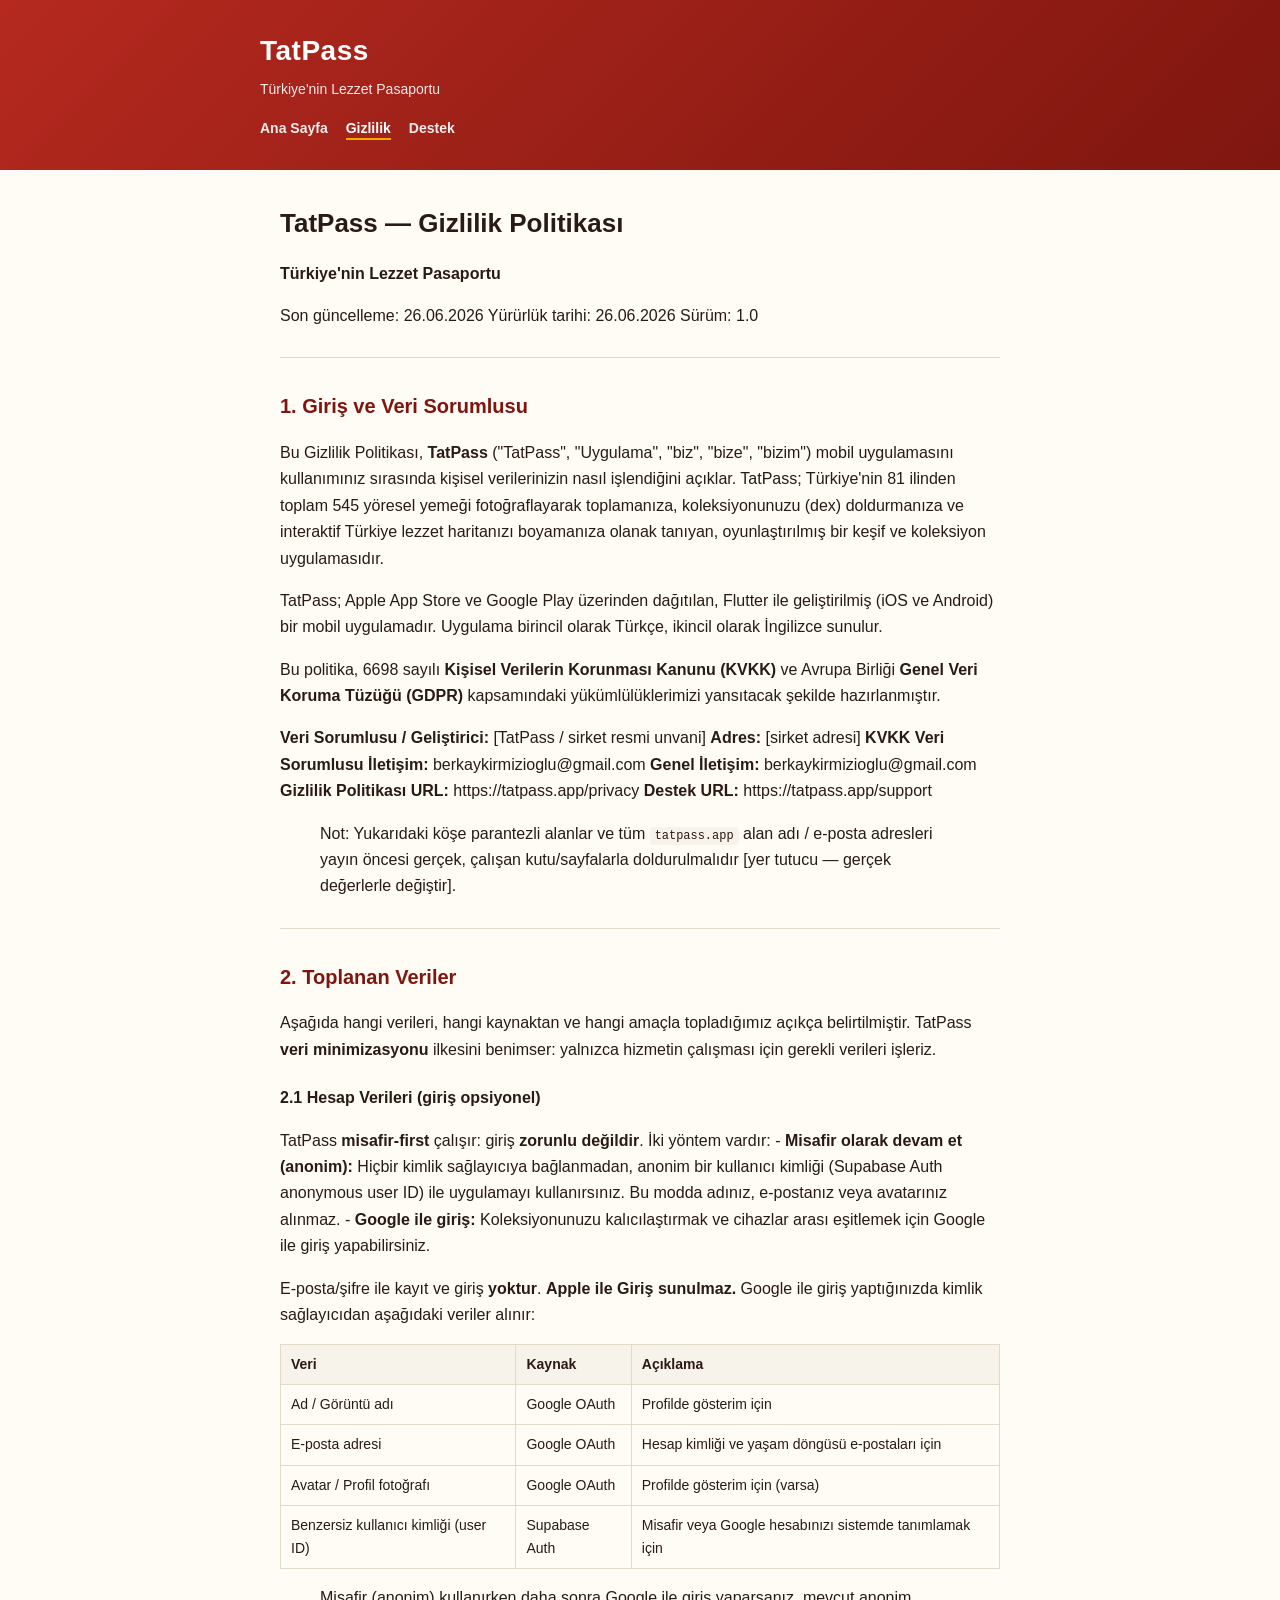
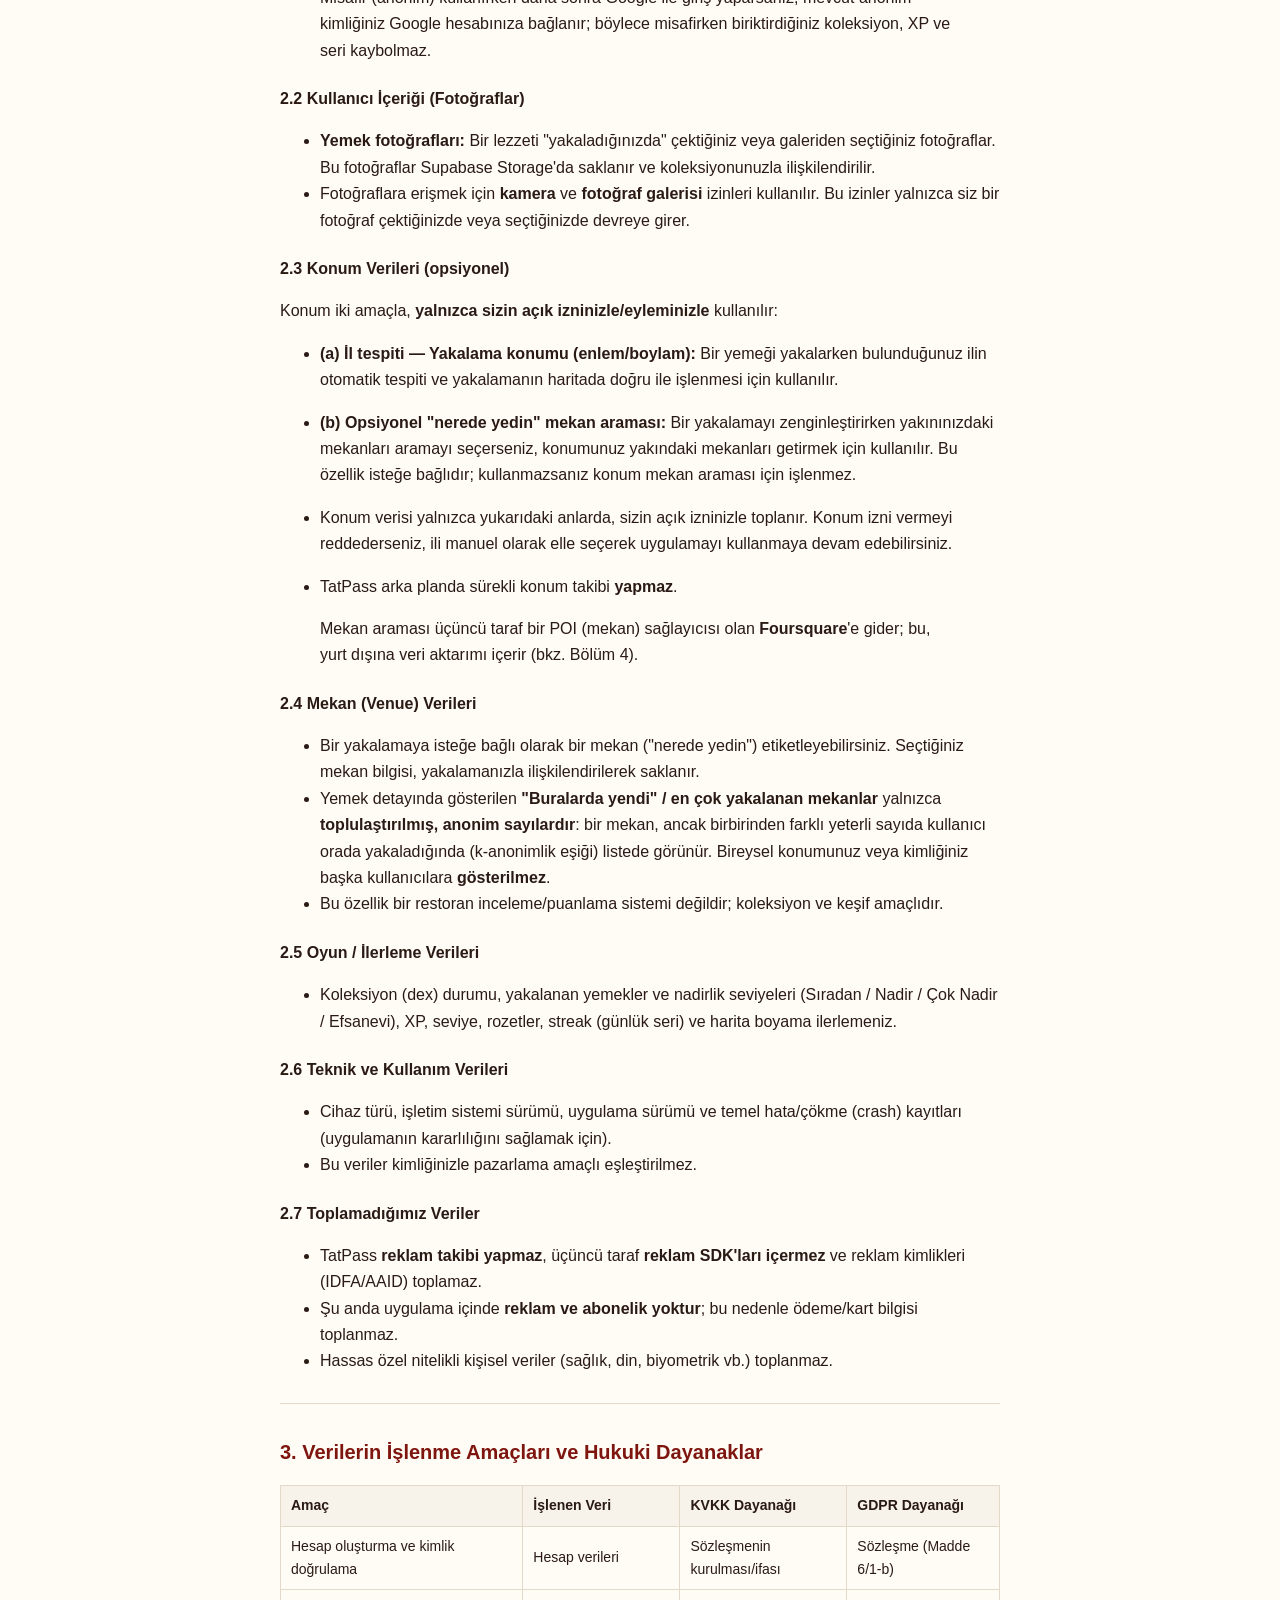
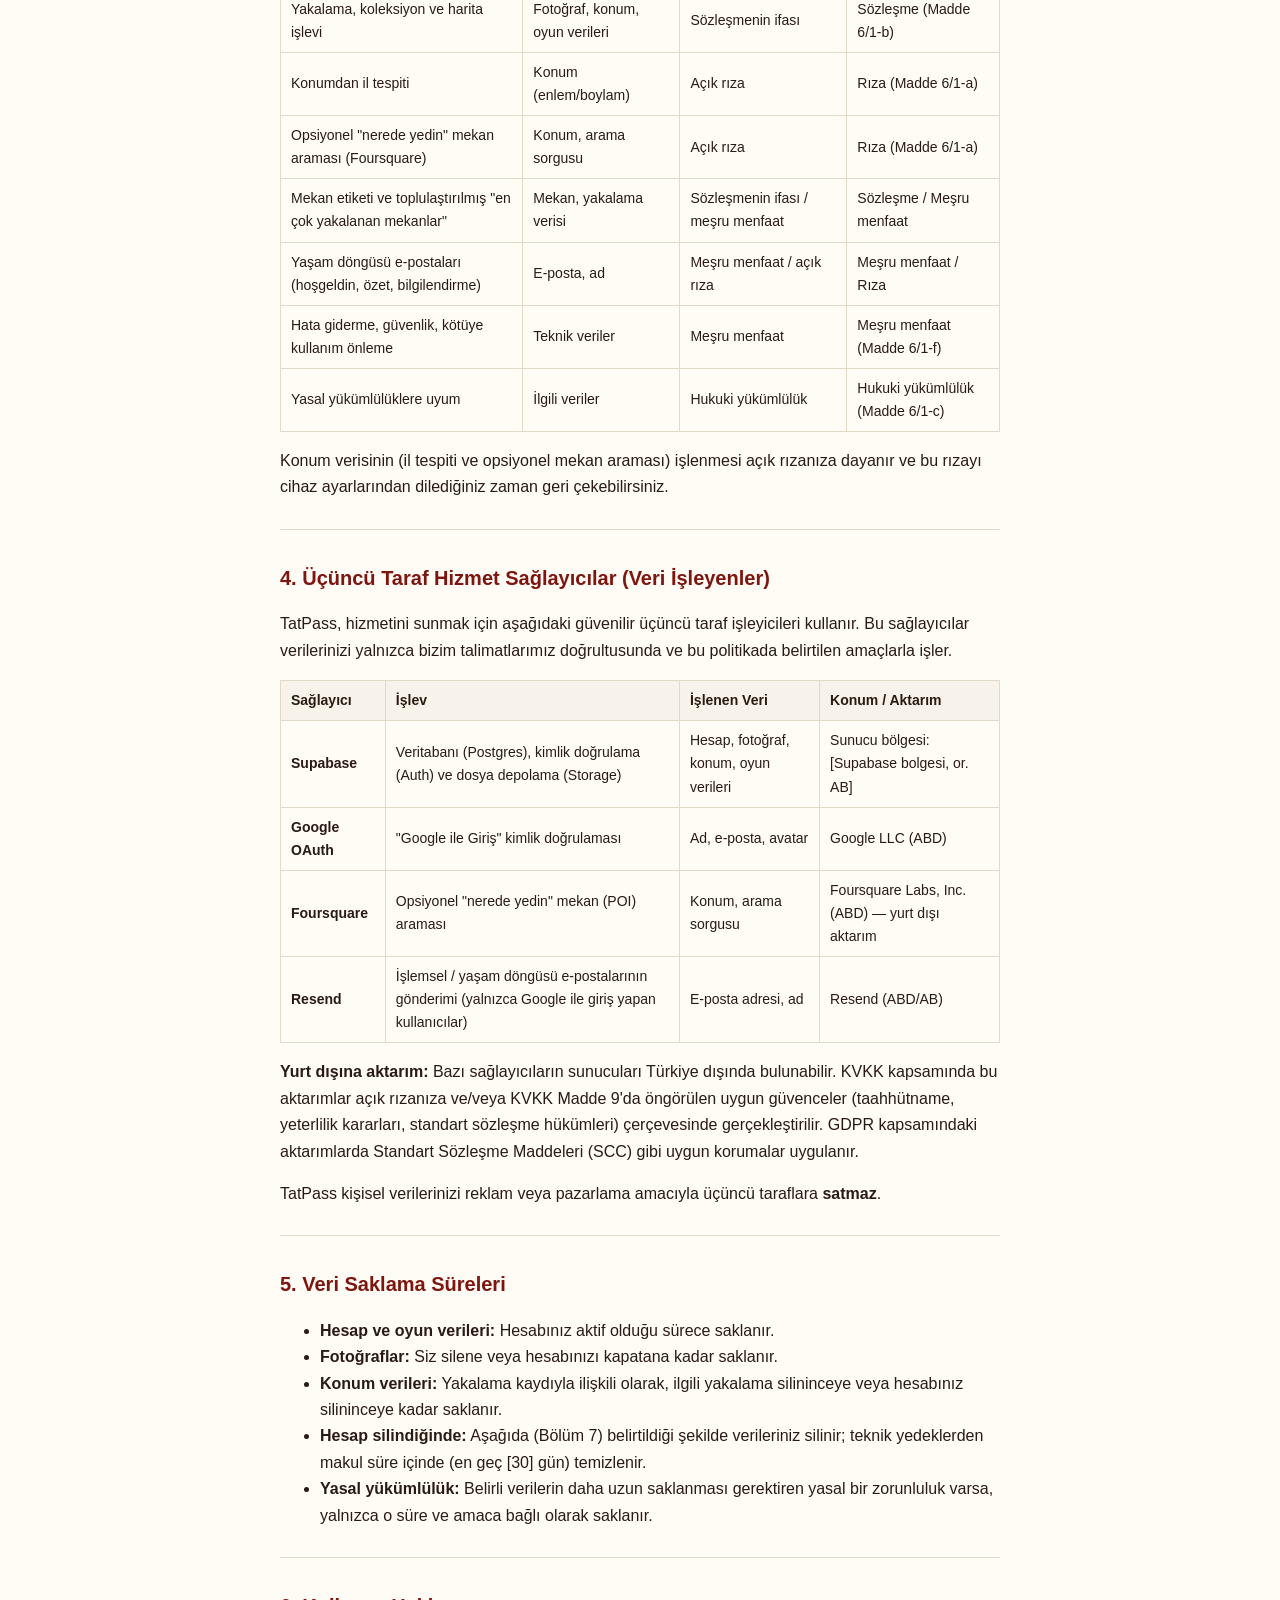
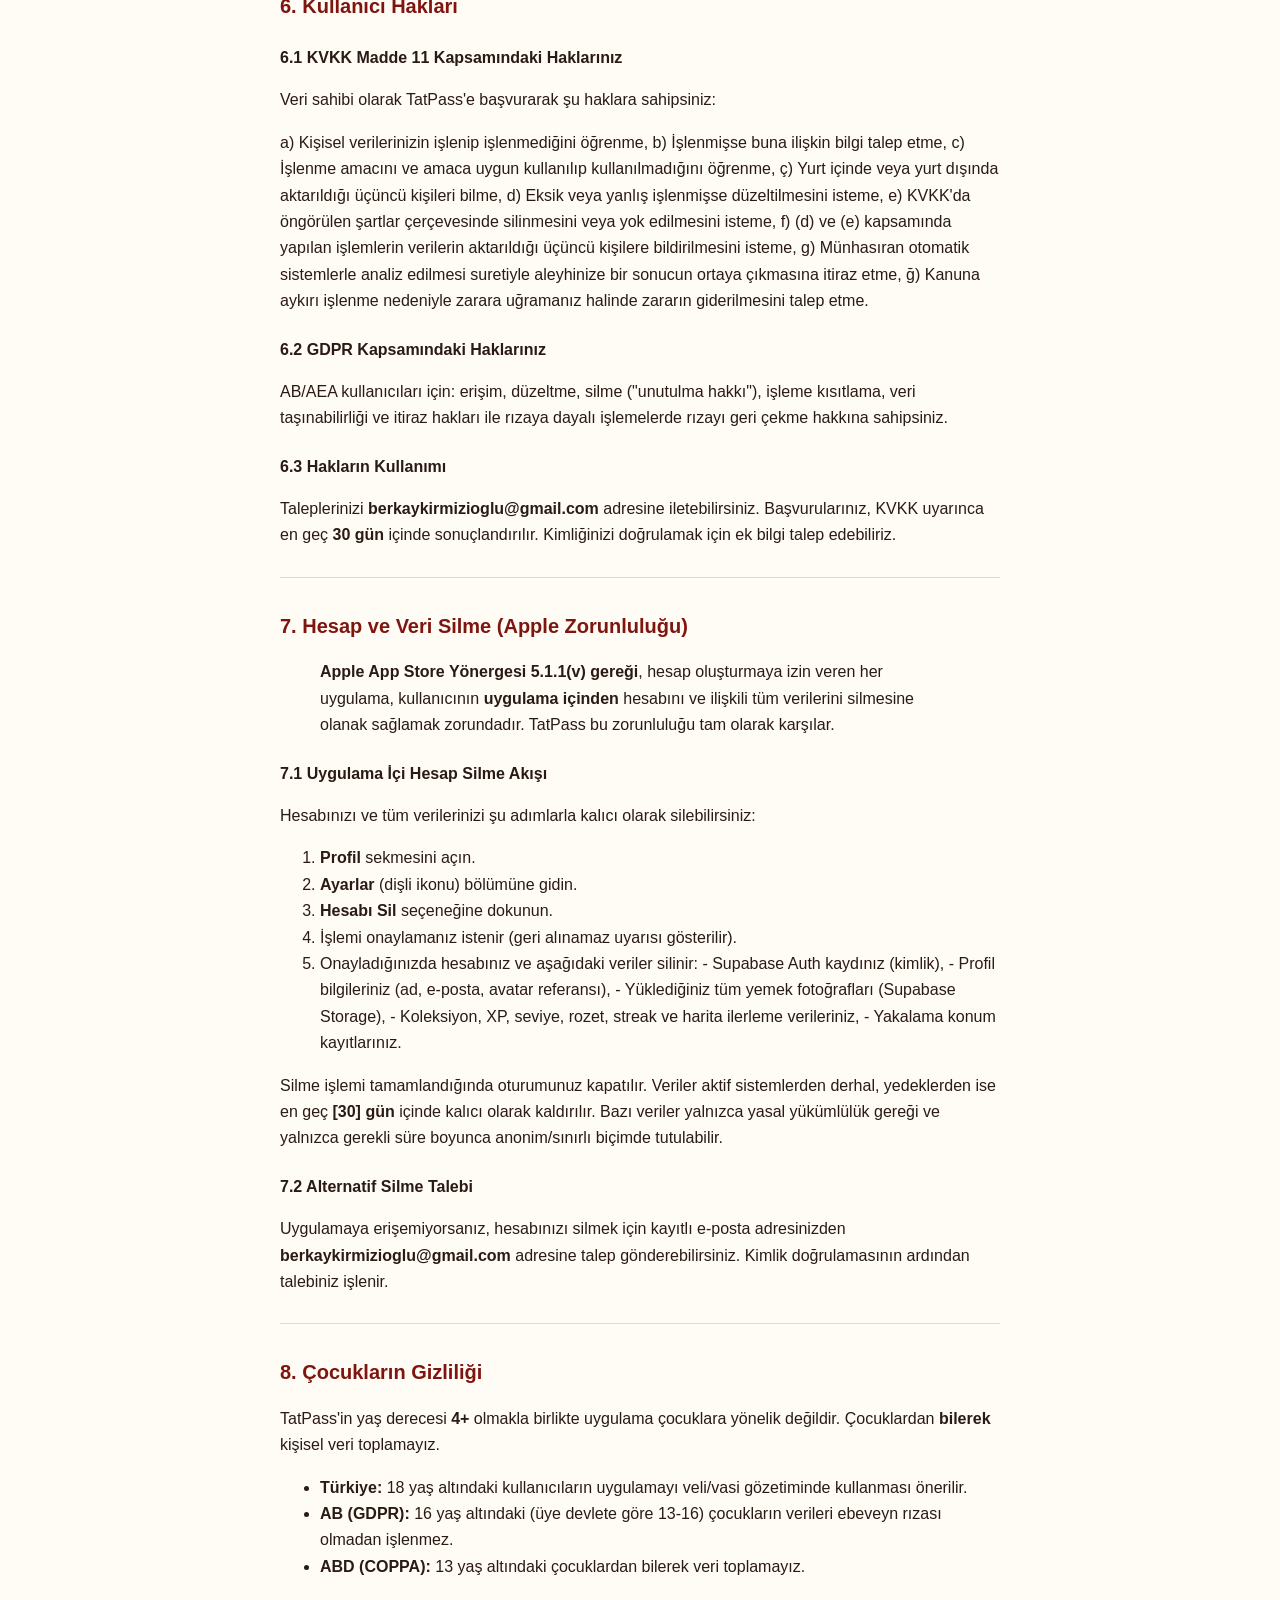
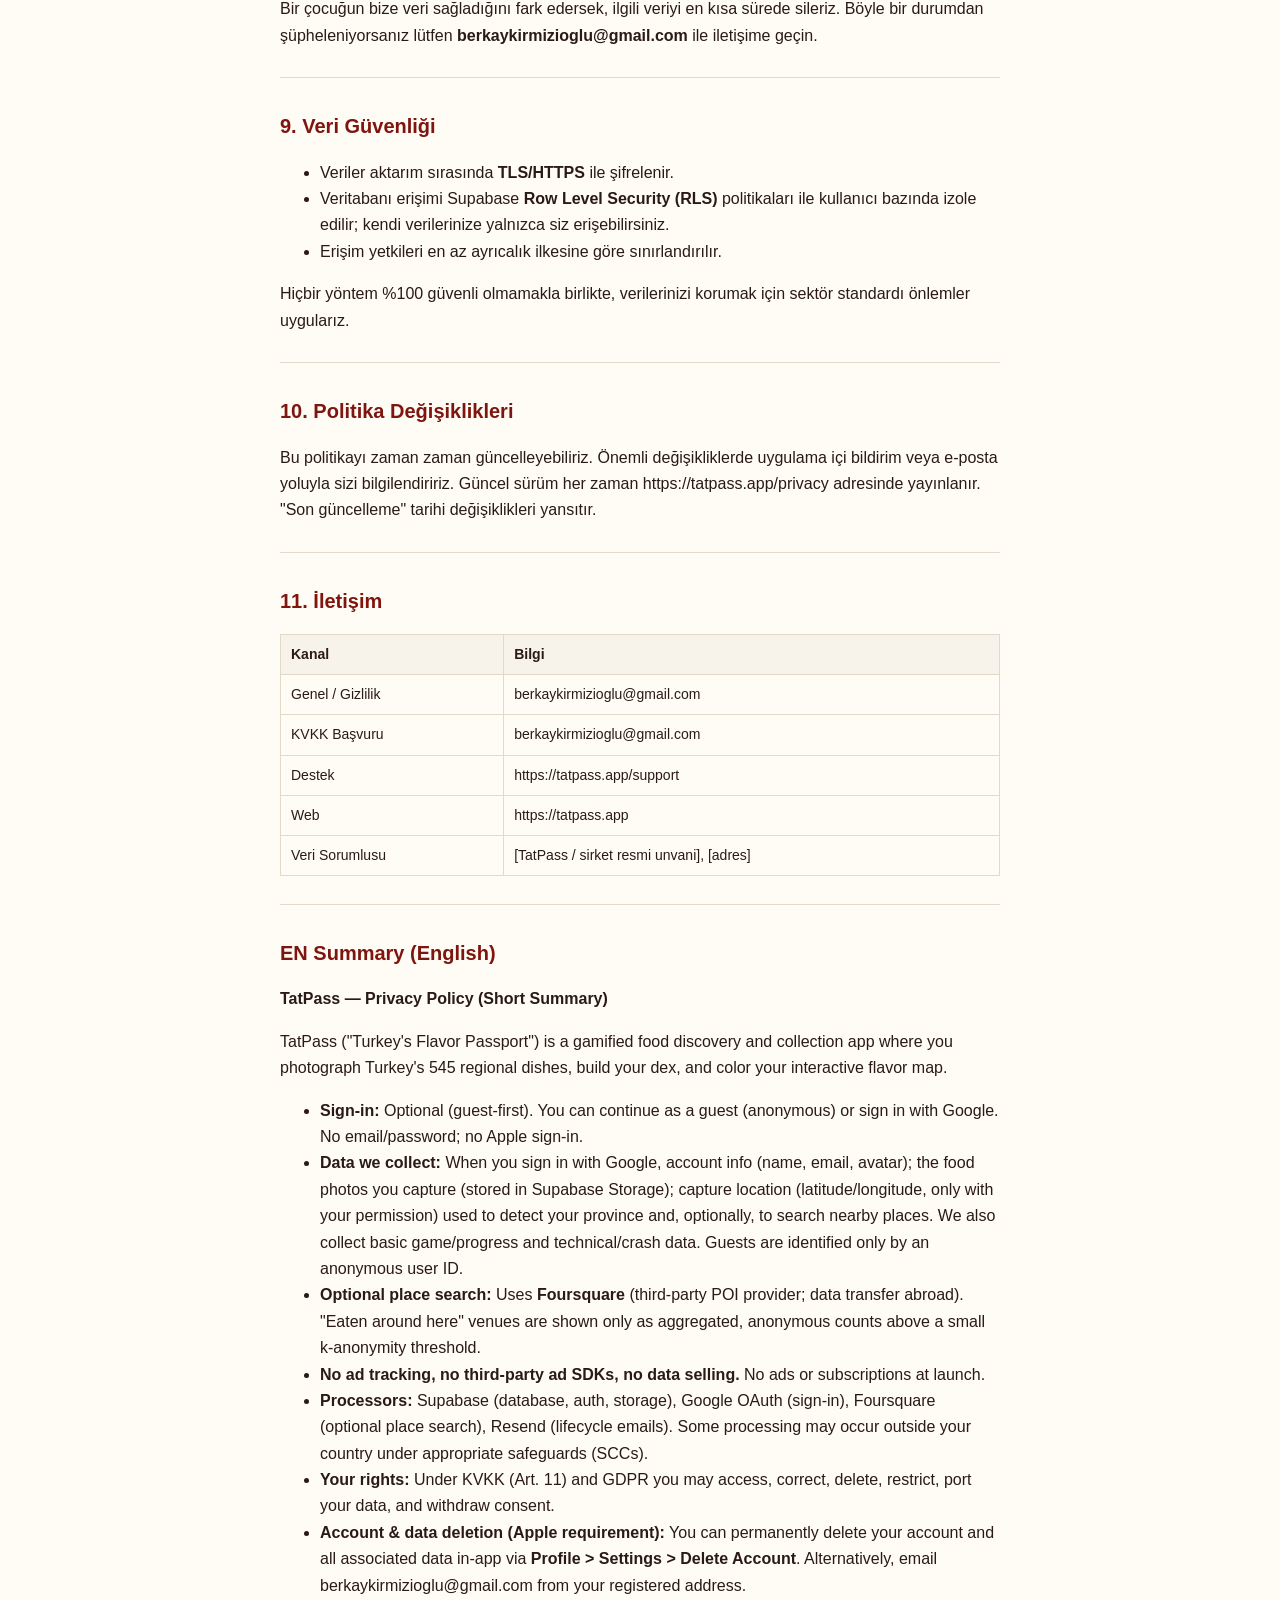
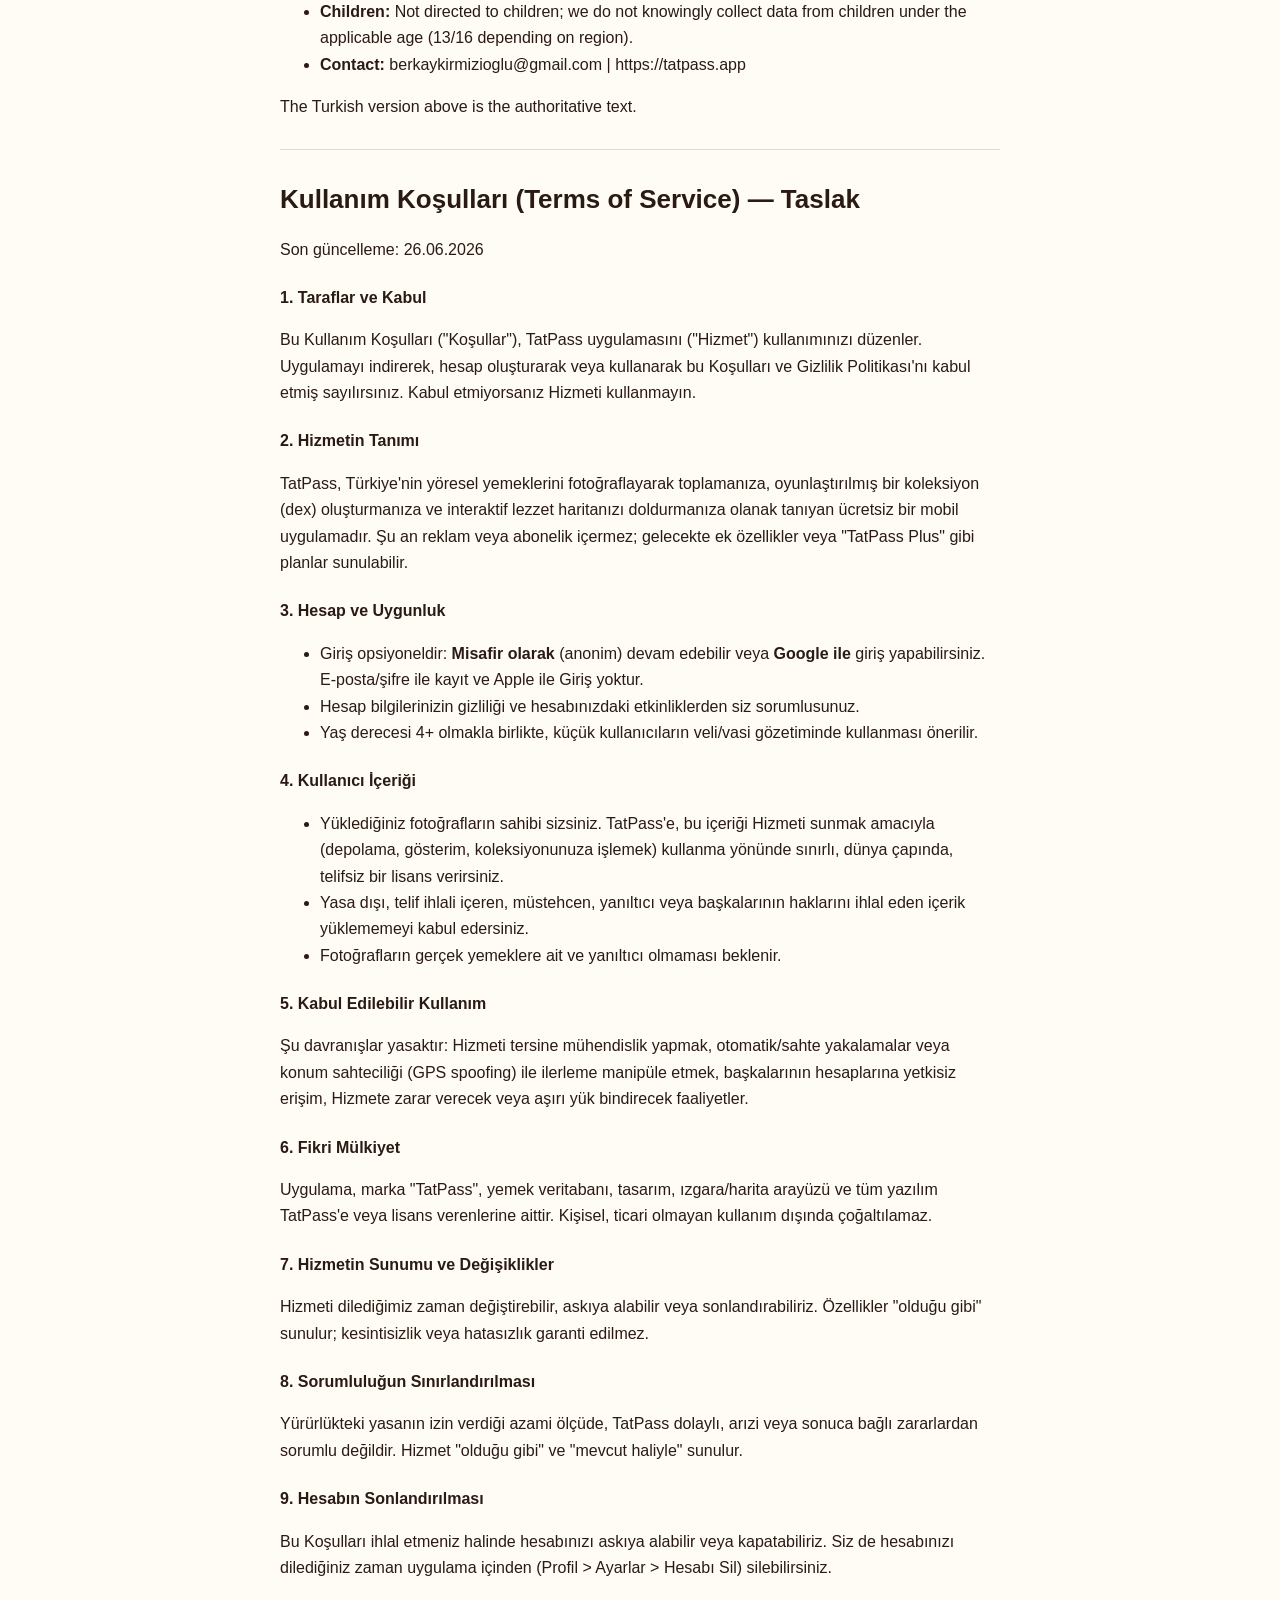
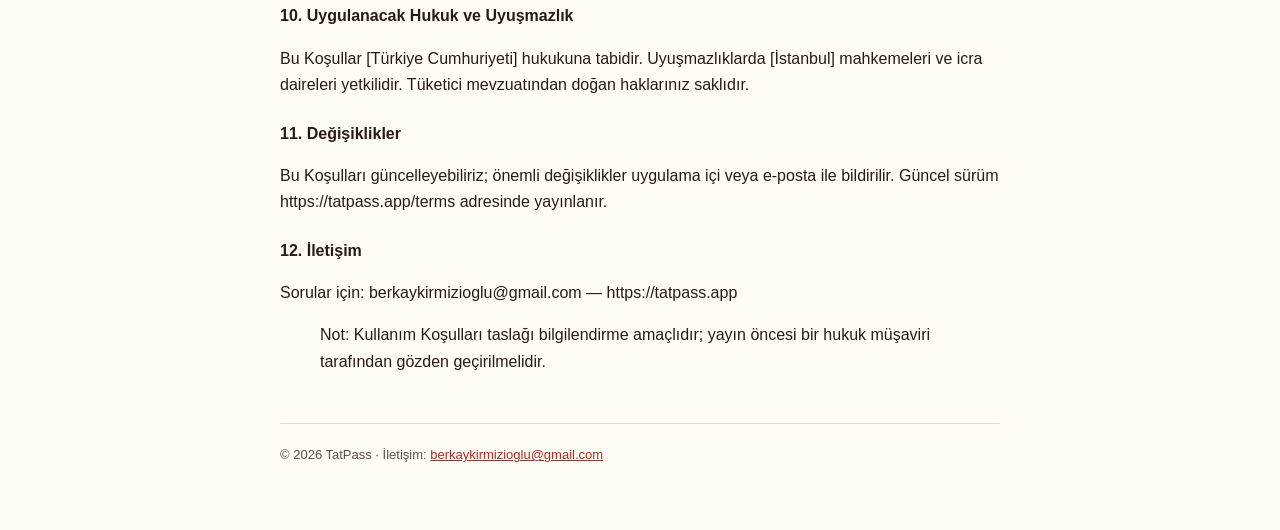
==== privacy.html @ b5169cd4 "TatPass yasal sayfaları (gizlilik, destek, ana sayfa) Co-Authored-By: Claude Opus 4.8 (1M context) <" ====
<!doctype html><html lang="tr"><head><meta charset="utf-8">
<meta name="viewport" content="width=device-width,initial-scale=1">
<title>Gizlilik Politikası — TatPass</title>
<meta name="description" content="TatPass — Türkiye'nin Lezzet Pasaportu. Gizlilik Politikası.">
<style>
:root{--pom:#B5291F;--pomdark:#7E160F;--cream:#FFFBF5;--ink:#2A1A14;--ink2:#5E5048;--saf:#F2A900}
*{box-sizing:border-box}body{margin:0;font-family:-apple-system,BlinkMacSystemFont,'Segoe UI',Roboto,Helvetica,Arial,sans-serif;
background:var(--cream);color:var(--ink);line-height:1.65;-webkit-text-size-adjust:100%}
.wrap{max-width:760px;margin:0 auto;padding:24px 20px 64px}
header.site{background:linear-gradient(135deg,var(--pom),var(--pomdark));color:#fff;padding:28px 20px}
header.site .wrap{padding:0;max-width:760px}
.brand{font-size:28px;font-weight:900;letter-spacing:.5px}
.tag{opacity:.9;font-size:14px;margin-top:4px}
nav{margin-top:14px}nav a{color:#fff;text-decoration:none;font-weight:700;font-size:14px;margin-right:18px;opacity:.92;border-bottom:2px solid transparent;padding-bottom:2px}
nav a:hover{opacity:1;border-color:var(--saf)}
h1{font-size:26px;margin:8px 0 4px}h2{font-size:20px;margin-top:32px;color:var(--pomdark)}h3{font-size:16px;margin-top:22px}
a{color:var(--pom)}table{border-collapse:collapse;width:100%;margin:16px 0;font-size:14px}
th,td{border:1px solid #E3D9C8;padding:8px 10px;text-align:left}th{background:#F7F2EA}
code{background:#F7F2EA;padding:2px 5px;border-radius:4px;font-size:.92em}
hr{border:none;border-top:1px solid #E3D9C8;margin:28px 0}
.muted{color:var(--ink2);font-size:13px}.updated{color:var(--ink2);font-size:13px;margin-top:2px}
footer{margin-top:48px;padding-top:20px;border-top:1px solid #E3D9C8;color:var(--ink2);font-size:13px}
.card{background:#fff;border:1px solid #E3D9C8;border-radius:16px;padding:20px;margin:18px 0}
</style></head><body>
<header class="site"><div class="wrap">
<div class="brand">TatPass</div><div class="tag">Türkiye'nin Lezzet Pasaportu</div>
<nav><a href="index.html">Ana Sayfa</a><a href="privacy.html" style="border-color:var(--saf);opacity:1">Gizlilik</a><a href="support.html">Destek</a></nav>
</div></header>
<div class="wrap"><h1 id="tatpass-gizlilik-politikas">TatPass — Gizlilik Politikası</h1>
<p><strong>Türkiye'nin Lezzet Pasaportu</strong></p>
<p>Son güncelleme: 26.06.2026
Yürürlük tarihi: 26.06.2026
Sürüm: 1.0</p>
<hr />
<h2 id="1-giris-ve-veri-sorumlusu">1. Giriş ve Veri Sorumlusu</h2>
<p>Bu Gizlilik Politikası, <strong>TatPass</strong> ("TatPass", "Uygulama", "biz", "bize", "bizim") mobil uygulamasını kullanımınız sırasında kişisel verilerinizin nasıl işlendiğini açıklar. TatPass; Türkiye'nin 81 ilinden toplam 545 yöresel yemeği fotoğraflayarak toplamanıza, koleksiyonunuzu (dex) doldurmanıza ve interaktif Türkiye lezzet haritanızı boyamanıza olanak tanıyan, oyunlaştırılmış bir keşif ve koleksiyon uygulamasıdır.</p>
<p>TatPass; Apple App Store ve Google Play üzerinden dağıtılan, Flutter ile geliştirilmiş (iOS ve Android) bir mobil uygulamadır. Uygulama birincil olarak Türkçe, ikincil olarak İngilizce sunulur.</p>
<p>Bu politika, 6698 sayılı <strong>Kişisel Verilerin Korunması Kanunu (KVKK)</strong> ve Avrupa Birliği <strong>Genel Veri Koruma Tüzüğü (GDPR)</strong> kapsamındaki yükümlülüklerimizi yansıtacak şekilde hazırlanmıştır.</p>
<p><strong>Veri Sorumlusu / Geliştirici:</strong> [TatPass / sirket resmi unvani]
<strong>Adres:</strong> [sirket adresi]
<strong>KVKK Veri Sorumlusu İletişim:</strong> berkaykirmizioglu@gmail.com
<strong>Genel İletişim:</strong> berkaykirmizioglu@gmail.com
<strong>Gizlilik Politikası URL:</strong> https://tatpass.app/privacy
<strong>Destek URL:</strong> https://tatpass.app/support</p>
<blockquote>
<p>Not: Yukarıdaki köşe parantezli alanlar ve tüm <code>tatpass.app</code> alan adı / e-posta adresleri yayın öncesi gerçek, çalışan kutu/sayfalarla doldurulmalıdır [yer tutucu — gerçek değerlerle değiştir].</p>
</blockquote>
<hr />
<h2 id="2-toplanan-veriler">2. Toplanan Veriler</h2>
<p>Aşağıda hangi verileri, hangi kaynaktan ve hangi amaçla topladığımız açıkça belirtilmiştir. TatPass <strong>veri minimizasyonu</strong> ilkesini benimser: yalnızca hizmetin çalışması için gerekli verileri işleriz.</p>
<h3 id="21-hesap-verileri-giris-opsiyonel">2.1 Hesap Verileri (giriş opsiyonel)</h3>
<p>TatPass <strong>misafir-first</strong> çalışır: giriş <strong>zorunlu değildir</strong>. İki yöntem vardır:
- <strong>Misafir olarak devam et (anonim):</strong> Hiçbir kimlik sağlayıcıya bağlanmadan, anonim bir kullanıcı kimliği (Supabase Auth anonymous user ID) ile uygulamayı kullanırsınız. Bu modda adınız, e-postanız veya avatarınız alınmaz.
- <strong>Google ile giriş:</strong> Koleksiyonunuzu kalıcılaştırmak ve cihazlar arası eşitlemek için Google ile giriş yapabilirsiniz.</p>
<p>E-posta/şifre ile kayıt ve giriş <strong>yoktur</strong>. <strong>Apple ile Giriş sunulmaz.</strong> Google ile giriş yaptığınızda kimlik sağlayıcıdan aşağıdaki veriler alınır:</p>
<table>
<thead>
<tr>
<th>Veri</th>
<th>Kaynak</th>
<th>Açıklama</th>
</tr>
</thead>
<tbody>
<tr>
<td>Ad / Görüntü adı</td>
<td>Google OAuth</td>
<td>Profilde gösterim için</td>
</tr>
<tr>
<td>E-posta adresi</td>
<td>Google OAuth</td>
<td>Hesap kimliği ve yaşam döngüsü e-postaları için</td>
</tr>
<tr>
<td>Avatar / Profil fotoğrafı</td>
<td>Google OAuth</td>
<td>Profilde gösterim için (varsa)</td>
</tr>
<tr>
<td>Benzersiz kullanıcı kimliği (user ID)</td>
<td>Supabase Auth</td>
<td>Misafir veya Google hesabınızı sistemde tanımlamak için</td>
</tr>
</tbody>
</table>
<blockquote>
<p>Misafir (anonim) kullanırken daha sonra Google ile giriş yaparsanız, mevcut anonim kimliğiniz Google hesabınıza bağlanır; böylece misafirken biriktirdiğiniz koleksiyon, XP ve seri kaybolmaz.</p>
</blockquote>
<h3 id="22-kullanc-icerigi-fotograflar">2.2 Kullanıcı İçeriği (Fotoğraflar)</h3>
<ul>
<li><strong>Yemek fotoğrafları:</strong> Bir lezzeti "yakaladığınızda" çektiğiniz veya galeriden seçtiğiniz fotoğraflar. Bu fotoğraflar Supabase Storage'da saklanır ve koleksiyonunuzla ilişkilendirilir.</li>
<li>Fotoğraflara erişmek için <strong>kamera</strong> ve <strong>fotoğraf galerisi</strong> izinleri kullanılır. Bu izinler yalnızca siz bir fotoğraf çektiğinizde veya seçtiğinizde devreye girer.</li>
</ul>
<h3 id="23-konum-verileri-opsiyonel">2.3 Konum Verileri (opsiyonel)</h3>
<p>Konum iki amaçla, <strong>yalnızca sizin açık izninizle/eyleminizle</strong> kullanılır:</p>
<ul>
<li><strong>(a) İl tespiti — Yakalama konumu (enlem/boylam):</strong> Bir yemeği yakalarken bulunduğunuz ilin otomatik tespiti ve yakalamanın haritada doğru ile işlenmesi için kullanılır.</li>
<li>
<p><strong>(b) Opsiyonel "nerede yedin" mekan araması:</strong> Bir yakalamayı zenginleştirirken yakınınızdaki mekanları aramayı seçerseniz, konumunuz yakındaki mekanları getirmek için kullanılır. Bu özellik isteğe bağlıdır; kullanmazsanız konum mekan araması için işlenmez.</p>
</li>
<li>
<p>Konum verisi yalnızca yukarıdaki anlarda, sizin açık izninizle toplanır. Konum izni vermeyi reddederseniz, ili manuel olarak elle seçerek uygulamayı kullanmaya devam edebilirsiniz.</p>
</li>
<li>TatPass arka planda sürekli konum takibi <strong>yapmaz</strong>.</li>
</ul>
<blockquote>
<p>Mekan araması üçüncü taraf bir POI (mekan) sağlayıcısı olan <strong>Foursquare</strong>'e gider; bu, yurt dışına veri aktarımı içerir (bkz. Bölüm 4).</p>
</blockquote>
<h3 id="24-mekan-venue-verileri">2.4 Mekan (Venue) Verileri</h3>
<ul>
<li>Bir yakalamaya isteğe bağlı olarak bir mekan ("nerede yedin") etiketleyebilirsiniz. Seçtiğiniz mekan bilgisi, yakalamanızla ilişkilendirilerek saklanır.</li>
<li>Yemek detayında gösterilen <strong>"Buralarda yendi" / en çok yakalanan mekanlar</strong> yalnızca <strong>toplulaştırılmış, anonim sayılardır</strong>: bir mekan, ancak birbirinden farklı yeterli sayıda kullanıcı orada yakaladığında (k-anonimlik eşiği) listede görünür. Bireysel konumunuz veya kimliğiniz başka kullanıcılara <strong>gösterilmez</strong>.</li>
<li>Bu özellik bir restoran inceleme/puanlama sistemi değildir; koleksiyon ve keşif amaçlıdır.</li>
</ul>
<h3 id="25-oyun-ilerleme-verileri">2.5 Oyun / İlerleme Verileri</h3>
<ul>
<li>Koleksiyon (dex) durumu, yakalanan yemekler ve nadirlik seviyeleri (Sıradan / Nadir / Çok Nadir / Efsanevi), XP, seviye, rozetler, streak (günlük seri) ve harita boyama ilerlemeniz.</li>
</ul>
<h3 id="26-teknik-ve-kullanm-verileri">2.6 Teknik ve Kullanım Verileri</h3>
<ul>
<li>Cihaz türü, işletim sistemi sürümü, uygulama sürümü ve temel hata/çökme (crash) kayıtları (uygulamanın kararlılığını sağlamak için).</li>
<li>Bu veriler kimliğinizle pazarlama amaçlı eşleştirilmez.</li>
</ul>
<h3 id="27-toplamadgmz-veriler">2.7 Toplamadığımız Veriler</h3>
<ul>
<li>TatPass <strong>reklam takibi yapmaz</strong>, üçüncü taraf <strong>reklam SDK'ları içermez</strong> ve reklam kimlikleri (IDFA/AAID) toplamaz.</li>
<li>Şu anda uygulama içinde <strong>reklam ve abonelik yoktur</strong>; bu nedenle ödeme/kart bilgisi toplanmaz.</li>
<li>Hassas özel nitelikli kişisel veriler (sağlık, din, biyometrik vb.) toplanmaz.</li>
</ul>
<hr />
<h2 id="3-verilerin-islenme-amaclar-ve-hukuki-dayanaklar">3. Verilerin İşlenme Amaçları ve Hukuki Dayanaklar</h2>
<table>
<thead>
<tr>
<th>Amaç</th>
<th>İşlenen Veri</th>
<th>KVKK Dayanağı</th>
<th>GDPR Dayanağı</th>
</tr>
</thead>
<tbody>
<tr>
<td>Hesap oluşturma ve kimlik doğrulama</td>
<td>Hesap verileri</td>
<td>Sözleşmenin kurulması/ifası</td>
<td>Sözleşme (Madde 6/1-b)</td>
</tr>
<tr>
<td>Yakalama, koleksiyon ve harita işlevi</td>
<td>Fotoğraf, konum, oyun verileri</td>
<td>Sözleşmenin ifası</td>
<td>Sözleşme (Madde 6/1-b)</td>
</tr>
<tr>
<td>Konumdan il tespiti</td>
<td>Konum (enlem/boylam)</td>
<td>Açık rıza</td>
<td>Rıza (Madde 6/1-a)</td>
</tr>
<tr>
<td>Opsiyonel "nerede yedin" mekan araması (Foursquare)</td>
<td>Konum, arama sorgusu</td>
<td>Açık rıza</td>
<td>Rıza (Madde 6/1-a)</td>
</tr>
<tr>
<td>Mekan etiketi ve toplulaştırılmış "en çok yakalanan mekanlar"</td>
<td>Mekan, yakalama verisi</td>
<td>Sözleşmenin ifası / meşru menfaat</td>
<td>Sözleşme / Meşru menfaat</td>
</tr>
<tr>
<td>Yaşam döngüsü e-postaları (hoşgeldin, özet, bilgilendirme)</td>
<td>E-posta, ad</td>
<td>Meşru menfaat / açık rıza</td>
<td>Meşru menfaat / Rıza</td>
</tr>
<tr>
<td>Hata giderme, güvenlik, kötüye kullanım önleme</td>
<td>Teknik veriler</td>
<td>Meşru menfaat</td>
<td>Meşru menfaat (Madde 6/1-f)</td>
</tr>
<tr>
<td>Yasal yükümlülüklere uyum</td>
<td>İlgili veriler</td>
<td>Hukuki yükümlülük</td>
<td>Hukuki yükümlülük (Madde 6/1-c)</td>
</tr>
</tbody>
</table>
<p>Konum verisinin (il tespiti ve opsiyonel mekan araması) işlenmesi açık rızanıza dayanır ve bu rızayı cihaz ayarlarından dilediğiniz zaman geri çekebilirsiniz.</p>
<hr />
<h2 id="4-ucuncu-taraf-hizmet-saglayclar-veri-isleyenler">4. Üçüncü Taraf Hizmet Sağlayıcılar (Veri İşleyenler)</h2>
<p>TatPass, hizmetini sunmak için aşağıdaki güvenilir üçüncü taraf işleyicileri kullanır. Bu sağlayıcılar verilerinizi yalnızca bizim talimatlarımız doğrultusunda ve bu politikada belirtilen amaçlarla işler.</p>
<table>
<thead>
<tr>
<th>Sağlayıcı</th>
<th>İşlev</th>
<th>İşlenen Veri</th>
<th>Konum / Aktarım</th>
</tr>
</thead>
<tbody>
<tr>
<td><strong>Supabase</strong></td>
<td>Veritabanı (Postgres), kimlik doğrulama (Auth) ve dosya depolama (Storage)</td>
<td>Hesap, fotoğraf, konum, oyun verileri</td>
<td>Sunucu bölgesi: [Supabase bolgesi, or. AB]</td>
</tr>
<tr>
<td><strong>Google OAuth</strong></td>
<td>"Google ile Giriş" kimlik doğrulaması</td>
<td>Ad, e-posta, avatar</td>
<td>Google LLC (ABD)</td>
</tr>
<tr>
<td><strong>Foursquare</strong></td>
<td>Opsiyonel "nerede yedin" mekan (POI) araması</td>
<td>Konum, arama sorgusu</td>
<td>Foursquare Labs, Inc. (ABD) — yurt dışı aktarım</td>
</tr>
<tr>
<td><strong>Resend</strong></td>
<td>İşlemsel / yaşam döngüsü e-postalarının gönderimi (yalnızca Google ile giriş yapan kullanıcılar)</td>
<td>E-posta adresi, ad</td>
<td>Resend (ABD/AB)</td>
</tr>
</tbody>
</table>
<p><strong>Yurt dışına aktarım:</strong> Bazı sağlayıcıların sunucuları Türkiye dışında bulunabilir. KVKK kapsamında bu aktarımlar açık rızanıza ve/veya KVKK Madde 9'da öngörülen uygun güvenceler (taahhütname, yeterlilik kararları, standart sözleşme hükümleri) çerçevesinde gerçekleştirilir. GDPR kapsamındaki aktarımlarda Standart Sözleşme Maddeleri (SCC) gibi uygun korumalar uygulanır.</p>
<p>TatPass kişisel verilerinizi reklam veya pazarlama amacıyla üçüncü taraflara <strong>satmaz</strong>.</p>
<hr />
<h2 id="5-veri-saklama-sureleri">5. Veri Saklama Süreleri</h2>
<ul>
<li><strong>Hesap ve oyun verileri:</strong> Hesabınız aktif olduğu sürece saklanır.</li>
<li><strong>Fotoğraflar:</strong> Siz silene veya hesabınızı kapatana kadar saklanır.</li>
<li><strong>Konum verileri:</strong> Yakalama kaydıyla ilişkili olarak, ilgili yakalama silininceye veya hesabınız silininceye kadar saklanır.</li>
<li><strong>Hesap silindiğinde:</strong> Aşağıda (Bölüm 7) belirtildiği şekilde verileriniz silinir; teknik yedeklerden makul süre içinde (en geç [30] gün) temizlenir.</li>
<li><strong>Yasal yükümlülük:</strong> Belirli verilerin daha uzun saklanması gerektiren yasal bir zorunluluk varsa, yalnızca o süre ve amaca bağlı olarak saklanır.</li>
</ul>
<hr />
<h2 id="6-kullanc-haklar">6. Kullanıcı Hakları</h2>
<h3 id="61-kvkk-madde-11-kapsamndaki-haklarnz">6.1 KVKK Madde 11 Kapsamındaki Haklarınız</h3>
<p>Veri sahibi olarak TatPass'e başvurarak şu haklara sahipsiniz:</p>
<p>a) Kişisel verilerinizin işlenip işlenmediğini öğrenme,
b) İşlenmişse buna ilişkin bilgi talep etme,
c) İşlenme amacını ve amaca uygun kullanılıp kullanılmadığını öğrenme,
ç) Yurt içinde veya yurt dışında aktarıldığı üçüncü kişileri bilme,
d) Eksik veya yanlış işlenmişse düzeltilmesini isteme,
e) KVKK'da öngörülen şartlar çerçevesinde silinmesini veya yok edilmesini isteme,
f) (d) ve (e) kapsamında yapılan işlemlerin verilerin aktarıldığı üçüncü kişilere bildirilmesini isteme,
g) Münhasıran otomatik sistemlerle analiz edilmesi suretiyle aleyhinize bir sonucun ortaya çıkmasına itiraz etme,
ğ) Kanuna aykırı işlenme nedeniyle zarara uğramanız halinde zararın giderilmesini talep etme.</p>
<h3 id="62-gdpr-kapsamndaki-haklarnz">6.2 GDPR Kapsamındaki Haklarınız</h3>
<p>AB/AEA kullanıcıları için: erişim, düzeltme, silme ("unutulma hakkı"), işleme kısıtlama, veri taşınabilirliği ve itiraz hakları ile rızaya dayalı işlemelerde rızayı geri çekme hakkına sahipsiniz.</p>
<h3 id="63-haklarn-kullanm">6.3 Hakların Kullanımı</h3>
<p>Taleplerinizi <strong>berkaykirmizioglu@gmail.com</strong> adresine iletebilirsiniz. Başvurularınız, KVKK uyarınca en geç <strong>30 gün</strong> içinde sonuçlandırılır. Kimliğinizi doğrulamak için ek bilgi talep edebiliriz.</p>
<hr />
<h2 id="7-hesap-ve-veri-silme-apple-zorunlulugu">7. Hesap ve Veri Silme (Apple Zorunluluğu)</h2>
<blockquote>
<p><strong>Apple App Store Yönergesi 5.1.1(v) gereği</strong>, hesap oluşturmaya izin veren her uygulama, kullanıcının <strong>uygulama içinden</strong> hesabını ve ilişkili tüm verilerini silmesine olanak sağlamak zorundadır. TatPass bu zorunluluğu tam olarak karşılar.</p>
</blockquote>
<h3 id="71-uygulama-ici-hesap-silme-aks">7.1 Uygulama İçi Hesap Silme Akışı</h3>
<p>Hesabınızı ve tüm verilerinizi şu adımlarla kalıcı olarak silebilirsiniz:</p>
<ol>
<li><strong>Profil</strong> sekmesini açın.</li>
<li><strong>Ayarlar</strong> (dişli ikonu) bölümüne gidin.</li>
<li><strong>Hesabı Sil</strong> seçeneğine dokunun.</li>
<li>İşlemi onaylamanız istenir (geri alınamaz uyarısı gösterilir).</li>
<li>Onayladığınızda hesabınız ve aşağıdaki veriler silinir:
   - Supabase Auth kaydınız (kimlik),
   - Profil bilgileriniz (ad, e-posta, avatar referansı),
   - Yüklediğiniz tüm yemek fotoğrafları (Supabase Storage),
   - Koleksiyon, XP, seviye, rozet, streak ve harita ilerleme verileriniz,
   - Yakalama konum kayıtlarınız.</li>
</ol>
<p>Silme işlemi tamamlandığında oturumunuz kapatılır. Veriler aktif sistemlerden derhal, yedeklerden ise en geç <strong>[30] gün</strong> içinde kalıcı olarak kaldırılır. Bazı veriler yalnızca yasal yükümlülük gereği ve yalnızca gerekli süre boyunca anonim/sınırlı biçimde tutulabilir.</p>
<h3 id="72-alternatif-silme-talebi">7.2 Alternatif Silme Talebi</h3>
<p>Uygulamaya erişemiyorsanız, hesabınızı silmek için kayıtlı e-posta adresinizden <strong>berkaykirmizioglu@gmail.com</strong> adresine talep gönderebilirsiniz. Kimlik doğrulamasının ardından talebiniz işlenir.</p>
<hr />
<h2 id="8-cocuklarn-gizliligi">8. Çocukların Gizliliği</h2>
<p>TatPass'in yaş derecesi <strong>4+</strong> olmakla birlikte uygulama çocuklara yönelik değildir. Çocuklardan <strong>bilerek</strong> kişisel veri toplamayız.</p>
<ul>
<li><strong>Türkiye:</strong> 18 yaş altındaki kullanıcıların uygulamayı veli/vasi gözetiminde kullanması önerilir.</li>
<li><strong>AB (GDPR):</strong> 16 yaş altındaki (üye devlete göre 13-16) çocukların verileri ebeveyn rızası olmadan işlenmez.</li>
<li><strong>ABD (COPPA):</strong> 13 yaş altındaki çocuklardan bilerek veri toplamayız.</li>
</ul>
<p>Bir çocuğun bize veri sağladığını fark edersek, ilgili veriyi en kısa sürede sileriz. Böyle bir durumdan şüpheleniyorsanız lütfen <strong>berkaykirmizioglu@gmail.com</strong> ile iletişime geçin.</p>
<hr />
<h2 id="9-veri-guvenligi">9. Veri Güvenliği</h2>
<ul>
<li>Veriler aktarım sırasında <strong>TLS/HTTPS</strong> ile şifrelenir.</li>
<li>Veritabanı erişimi Supabase <strong>Row Level Security (RLS)</strong> politikaları ile kullanıcı bazında izole edilir; kendi verilerinize yalnızca siz erişebilirsiniz.</li>
<li>Erişim yetkileri en az ayrıcalık ilkesine göre sınırlandırılır.</li>
</ul>
<p>Hiçbir yöntem %100 güvenli olmamakla birlikte, verilerinizi korumak için sektör standardı önlemler uygularız.</p>
<hr />
<h2 id="10-politika-degisiklikleri">10. Politika Değişiklikleri</h2>
<p>Bu politikayı zaman zaman güncelleyebiliriz. Önemli değişikliklerde uygulama içi bildirim veya e-posta yoluyla sizi bilgilendiririz. Güncel sürüm her zaman https://tatpass.app/privacy adresinde yayınlanır. "Son güncelleme" tarihi değişiklikleri yansıtır.</p>
<hr />
<h2 id="11-iletisim">11. İletişim</h2>
<table>
<thead>
<tr>
<th>Kanal</th>
<th>Bilgi</th>
</tr>
</thead>
<tbody>
<tr>
<td>Genel / Gizlilik</td>
<td>berkaykirmizioglu@gmail.com</td>
</tr>
<tr>
<td>KVKK Başvuru</td>
<td>berkaykirmizioglu@gmail.com</td>
</tr>
<tr>
<td>Destek</td>
<td>https://tatpass.app/support</td>
</tr>
<tr>
<td>Web</td>
<td>https://tatpass.app</td>
</tr>
<tr>
<td>Veri Sorumlusu</td>
<td>[TatPass / sirket resmi unvani], [adres]</td>
</tr>
</tbody>
</table>
<hr />
<h2 id="en-summary-english">EN Summary (English)</h2>
<p><strong>TatPass — Privacy Policy (Short Summary)</strong></p>
<p>TatPass ("Turkey's Flavor Passport") is a gamified food discovery and collection app where you photograph Turkey's 545 regional dishes, build your dex, and color your interactive flavor map.</p>
<ul>
<li><strong>Sign-in:</strong> Optional (guest-first). You can continue as a guest (anonymous) or sign in with Google. No email/password; no Apple sign-in.</li>
<li><strong>Data we collect:</strong> When you sign in with Google, account info (name, email, avatar); the food photos you capture (stored in Supabase Storage); capture location (latitude/longitude, only with your permission) used to detect your province and, optionally, to search nearby places. We also collect basic game/progress and technical/crash data. Guests are identified only by an anonymous user ID.</li>
<li><strong>Optional place search:</strong> Uses <strong>Foursquare</strong> (third-party POI provider; data transfer abroad). "Eaten around here" venues are shown only as aggregated, anonymous counts above a small k-anonymity threshold.</li>
<li><strong>No ad tracking, no third-party ad SDKs, no data selling.</strong> No ads or subscriptions at launch.</li>
<li><strong>Processors:</strong> Supabase (database, auth, storage), Google OAuth (sign-in), Foursquare (optional place search), Resend (lifecycle emails). Some processing may occur outside your country under appropriate safeguards (SCCs).</li>
<li><strong>Your rights:</strong> Under KVKK (Art. 11) and GDPR you may access, correct, delete, restrict, port your data, and withdraw consent.</li>
<li><strong>Account &amp; data deletion (Apple requirement):</strong> You can permanently delete your account and all associated data in-app via <strong>Profile &gt; Settings &gt; Delete Account</strong>. Alternatively, email berkaykirmizioglu@gmail.com from your registered address.</li>
<li><strong>Children:</strong> Not directed to children; we do not knowingly collect data from children under the applicable age (13/16 depending on region).</li>
<li><strong>Contact:</strong> berkaykirmizioglu@gmail.com | https://tatpass.app</li>
</ul>
<p>The Turkish version above is the authoritative text.</p>
<hr />
<h1 id="kullanm-kosullar-terms-of-service-taslak">Kullanım Koşulları (Terms of Service) — Taslak</h1>
<p>Son güncelleme: 26.06.2026</p>
<h3 id="1-taraflar-ve-kabul">1. Taraflar ve Kabul</h3>
<p>Bu Kullanım Koşulları ("Koşullar"), TatPass uygulamasını ("Hizmet") kullanımınızı düzenler. Uygulamayı indirerek, hesap oluşturarak veya kullanarak bu Koşulları ve Gizlilik Politikası'nı kabul etmiş sayılırsınız. Kabul etmiyorsanız Hizmeti kullanmayın.</p>
<h3 id="2-hizmetin-tanm">2. Hizmetin Tanımı</h3>
<p>TatPass, Türkiye'nin yöresel yemeklerini fotoğraflayarak toplamanıza, oyunlaştırılmış bir koleksiyon (dex) oluşturmanıza ve interaktif lezzet haritanızı doldurmanıza olanak tanıyan ücretsiz bir mobil uygulamadır. Şu an reklam veya abonelik içermez; gelecekte ek özellikler veya "TatPass Plus" gibi planlar sunulabilir.</p>
<h3 id="3-hesap-ve-uygunluk">3. Hesap ve Uygunluk</h3>
<ul>
<li>Giriş opsiyoneldir: <strong>Misafir olarak</strong> (anonim) devam edebilir veya <strong>Google ile</strong> giriş yapabilirsiniz. E-posta/şifre ile kayıt ve Apple ile Giriş yoktur.</li>
<li>Hesap bilgilerinizin gizliliği ve hesabınızdaki etkinliklerden siz sorumlusunuz.</li>
<li>Yaş derecesi 4+ olmakla birlikte, küçük kullanıcıların veli/vasi gözetiminde kullanması önerilir.</li>
</ul>
<h3 id="4-kullanc-icerigi">4. Kullanıcı İçeriği</h3>
<ul>
<li>Yüklediğiniz fotoğrafların sahibi sizsiniz. TatPass'e, bu içeriği Hizmeti sunmak amacıyla (depolama, gösterim, koleksiyonunuza işlemek) kullanma yönünde sınırlı, dünya çapında, telifsiz bir lisans verirsiniz.</li>
<li>Yasa dışı, telif ihlali içeren, müstehcen, yanıltıcı veya başkalarının haklarını ihlal eden içerik yüklememeyi kabul edersiniz.</li>
<li>Fotoğrafların gerçek yemeklere ait ve yanıltıcı olmaması beklenir.</li>
</ul>
<h3 id="5-kabul-edilebilir-kullanm">5. Kabul Edilebilir Kullanım</h3>
<p>Şu davranışlar yasaktır: Hizmeti tersine mühendislik yapmak, otomatik/sahte yakalamalar veya konum sahteciliği (GPS spoofing) ile ilerleme manipüle etmek, başkalarının hesaplarına yetkisiz erişim, Hizmete zarar verecek veya aşırı yük bindirecek faaliyetler.</p>
<h3 id="6-fikri-mulkiyet">6. Fikri Mülkiyet</h3>
<p>Uygulama, marka "TatPass", yemek veritabanı, tasarım, ızgara/harita arayüzü ve tüm yazılım TatPass'e veya lisans verenlerine aittir. Kişisel, ticari olmayan kullanım dışında çoğaltılamaz.</p>
<h3 id="7-hizmetin-sunumu-ve-degisiklikler">7. Hizmetin Sunumu ve Değişiklikler</h3>
<p>Hizmeti dilediğimiz zaman değiştirebilir, askıya alabilir veya sonlandırabiliriz. Özellikler "olduğu gibi" sunulur; kesintisizlik veya hatasızlık garanti edilmez.</p>
<h3 id="8-sorumlulugun-snrlandrlmas">8. Sorumluluğun Sınırlandırılması</h3>
<p>Yürürlükteki yasanın izin verdiği azami ölçüde, TatPass dolaylı, arızi veya sonuca bağlı zararlardan sorumlu değildir. Hizmet "olduğu gibi" ve "mevcut haliyle" sunulur.</p>
<h3 id="9-hesabn-sonlandrlmas">9. Hesabın Sonlandırılması</h3>
<p>Bu Koşulları ihlal etmeniz halinde hesabınızı askıya alabilir veya kapatabiliriz. Siz de hesabınızı dilediğiniz zaman uygulama içinden (Profil &gt; Ayarlar &gt; Hesabı Sil) silebilirsiniz.</p>
<h3 id="10-uygulanacak-hukuk-ve-uyusmazlk">10. Uygulanacak Hukuk ve Uyuşmazlık</h3>
<p>Bu Koşullar [Türkiye Cumhuriyeti] hukukuna tabidir. Uyuşmazlıklarda [İstanbul] mahkemeleri ve icra daireleri yetkilidir. Tüketici mevzuatından doğan haklarınız saklıdır.</p>
<h3 id="11-degisiklikler">11. Değişiklikler</h3>
<p>Bu Koşulları güncelleyebiliriz; önemli değişiklikler uygulama içi veya e-posta ile bildirilir. Güncel sürüm https://tatpass.app/terms adresinde yayınlanır.</p>
<h3 id="12-iletisim">12. İletişim</h3>
<p>Sorular için: berkaykirmizioglu@gmail.com — https://tatpass.app</p>
<blockquote>
<p>Not: Kullanım Koşulları taslağı bilgilendirme amaçlıdır; yayın öncesi bir hukuk müşaviri tarafından gözden geçirilmelidir.</p>
</blockquote>
<footer>© 2026 TatPass · İletişim: <a href="mailto:berkaykirmizioglu@gmail.com">berkaykirmizioglu@gmail.com</a></footer>
</div></body></html>
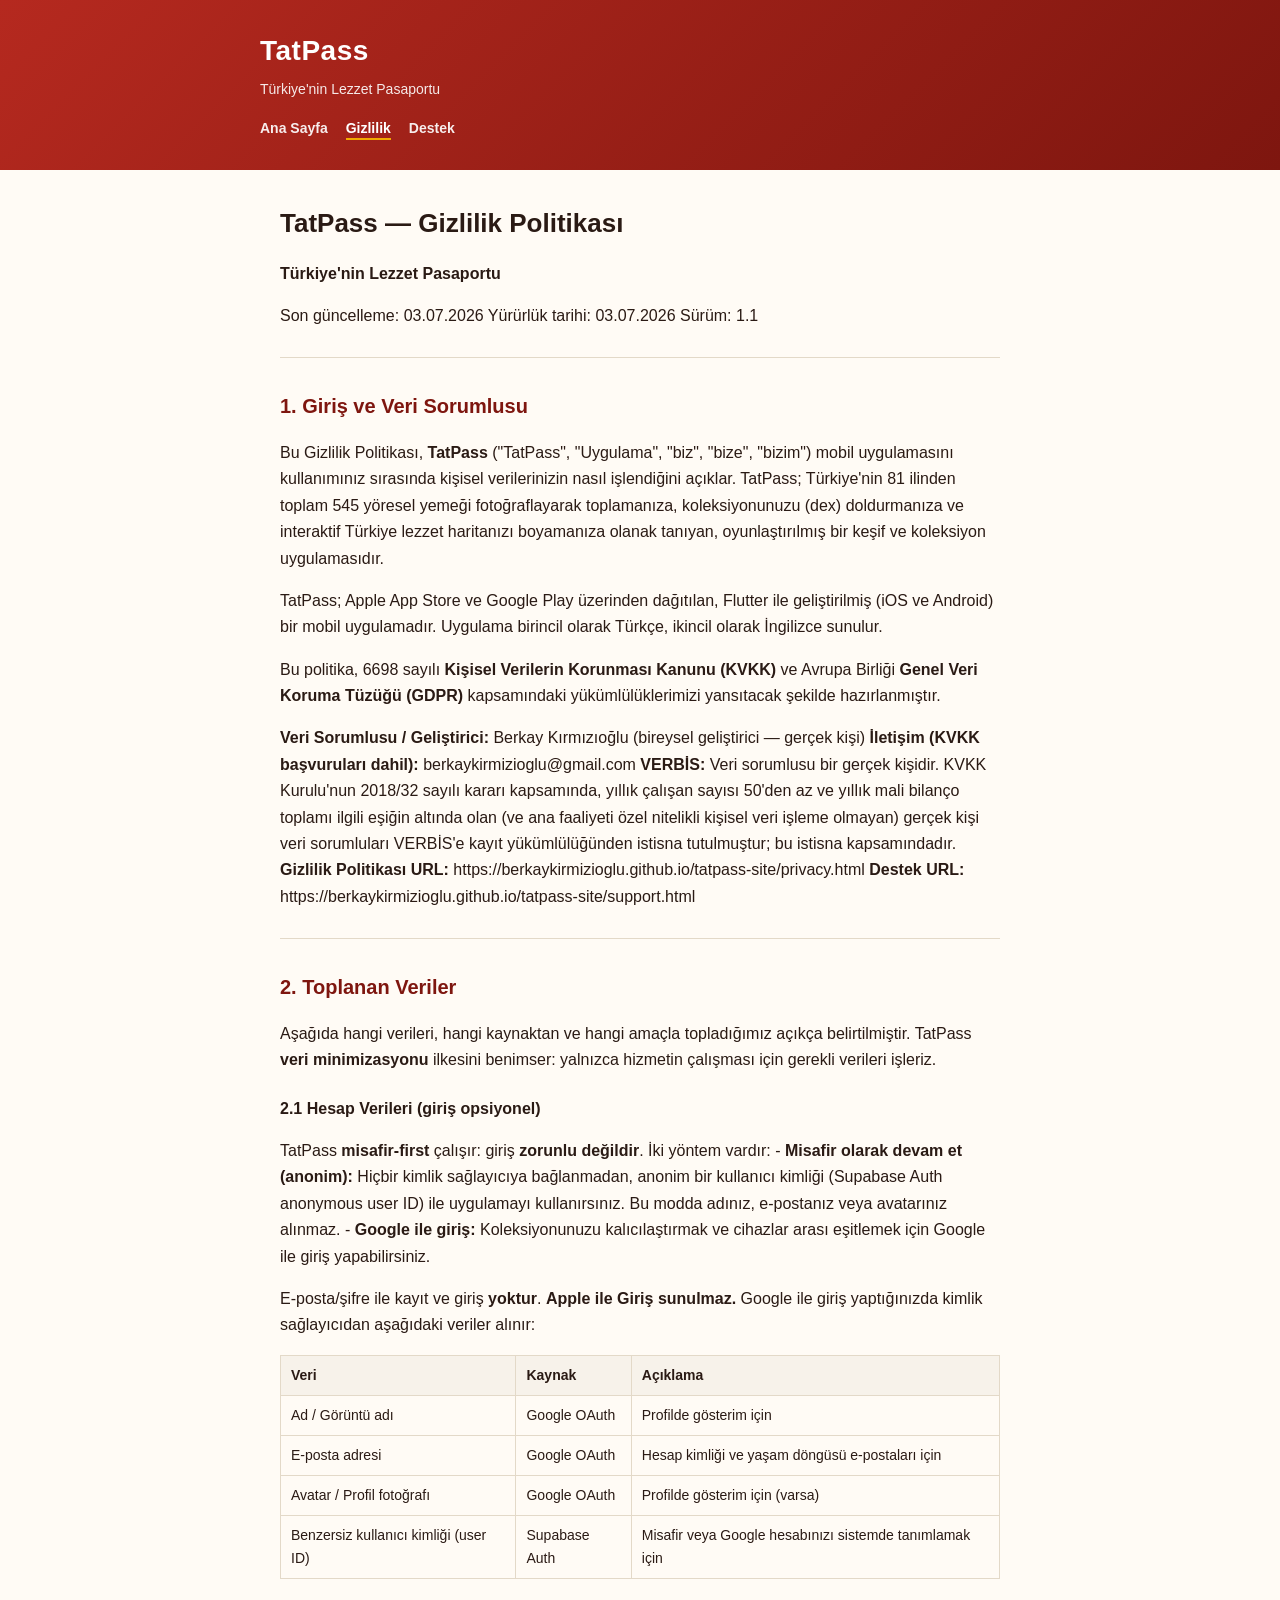
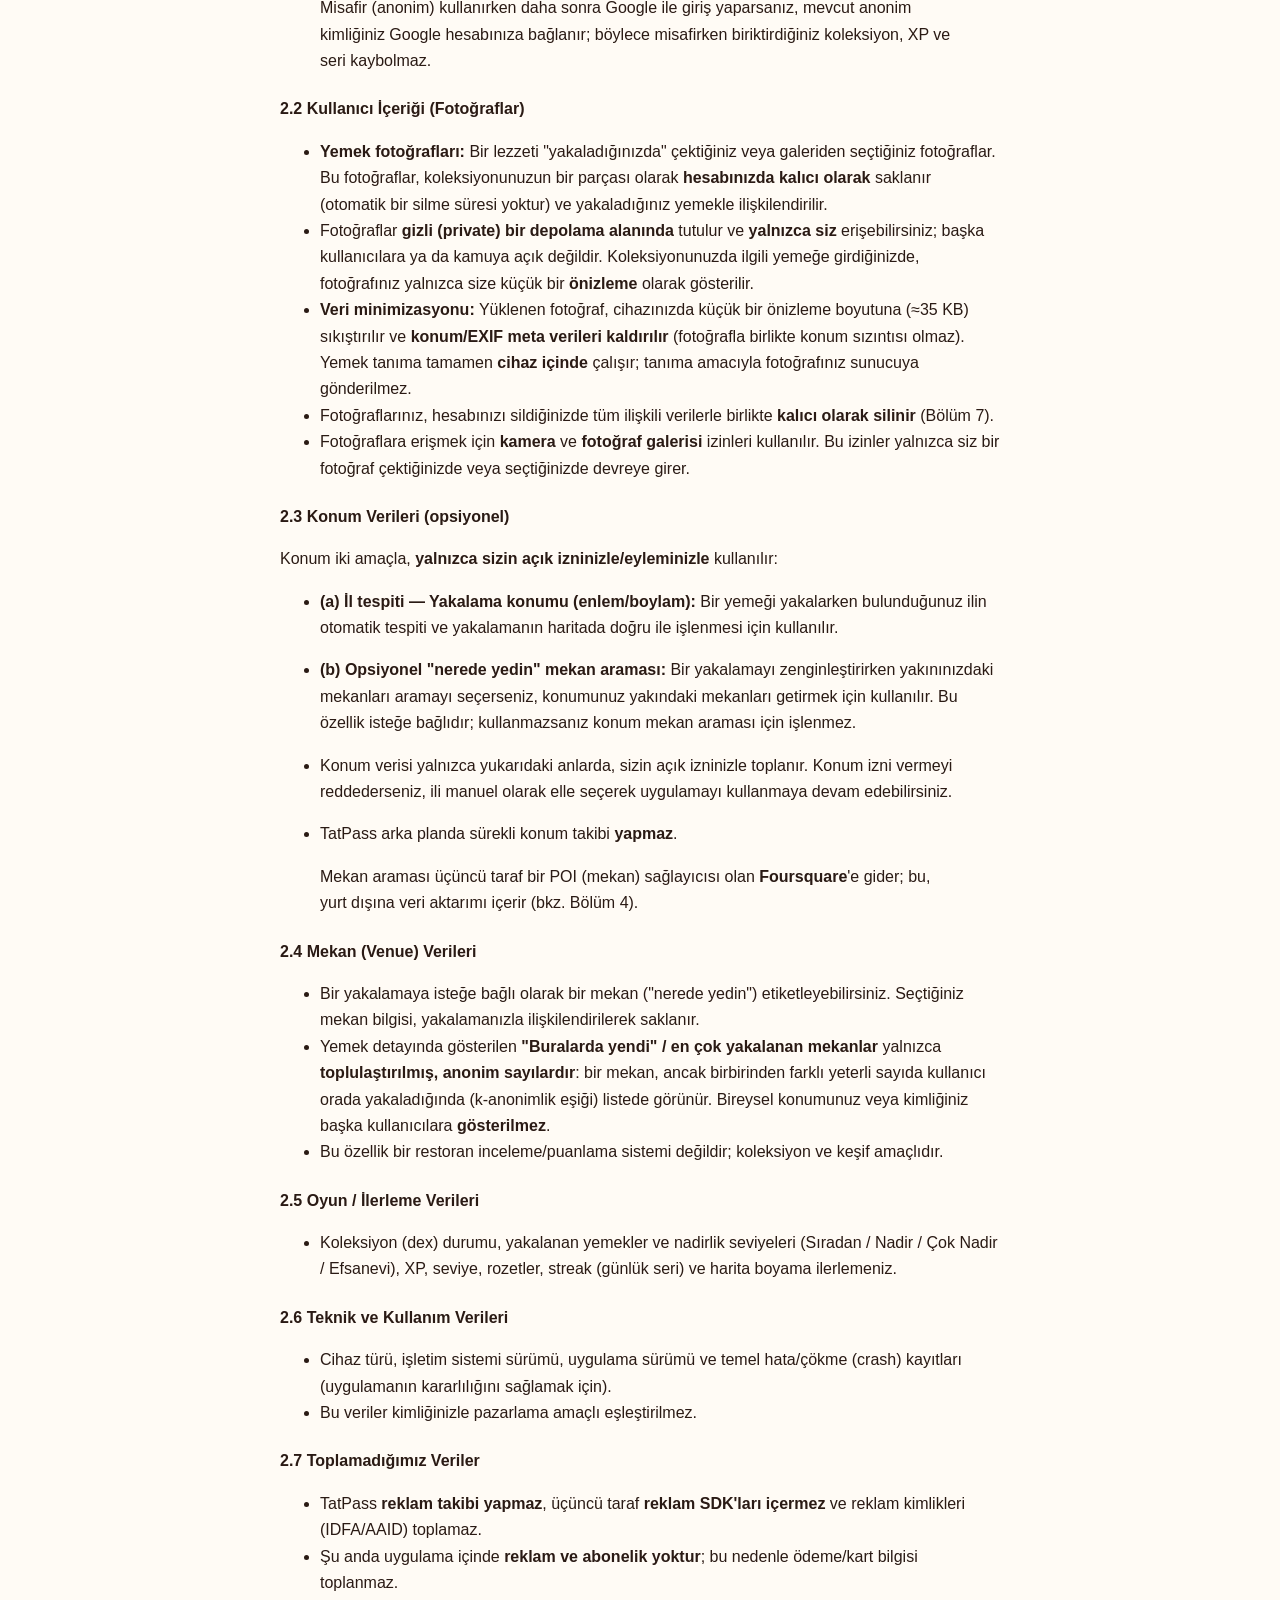
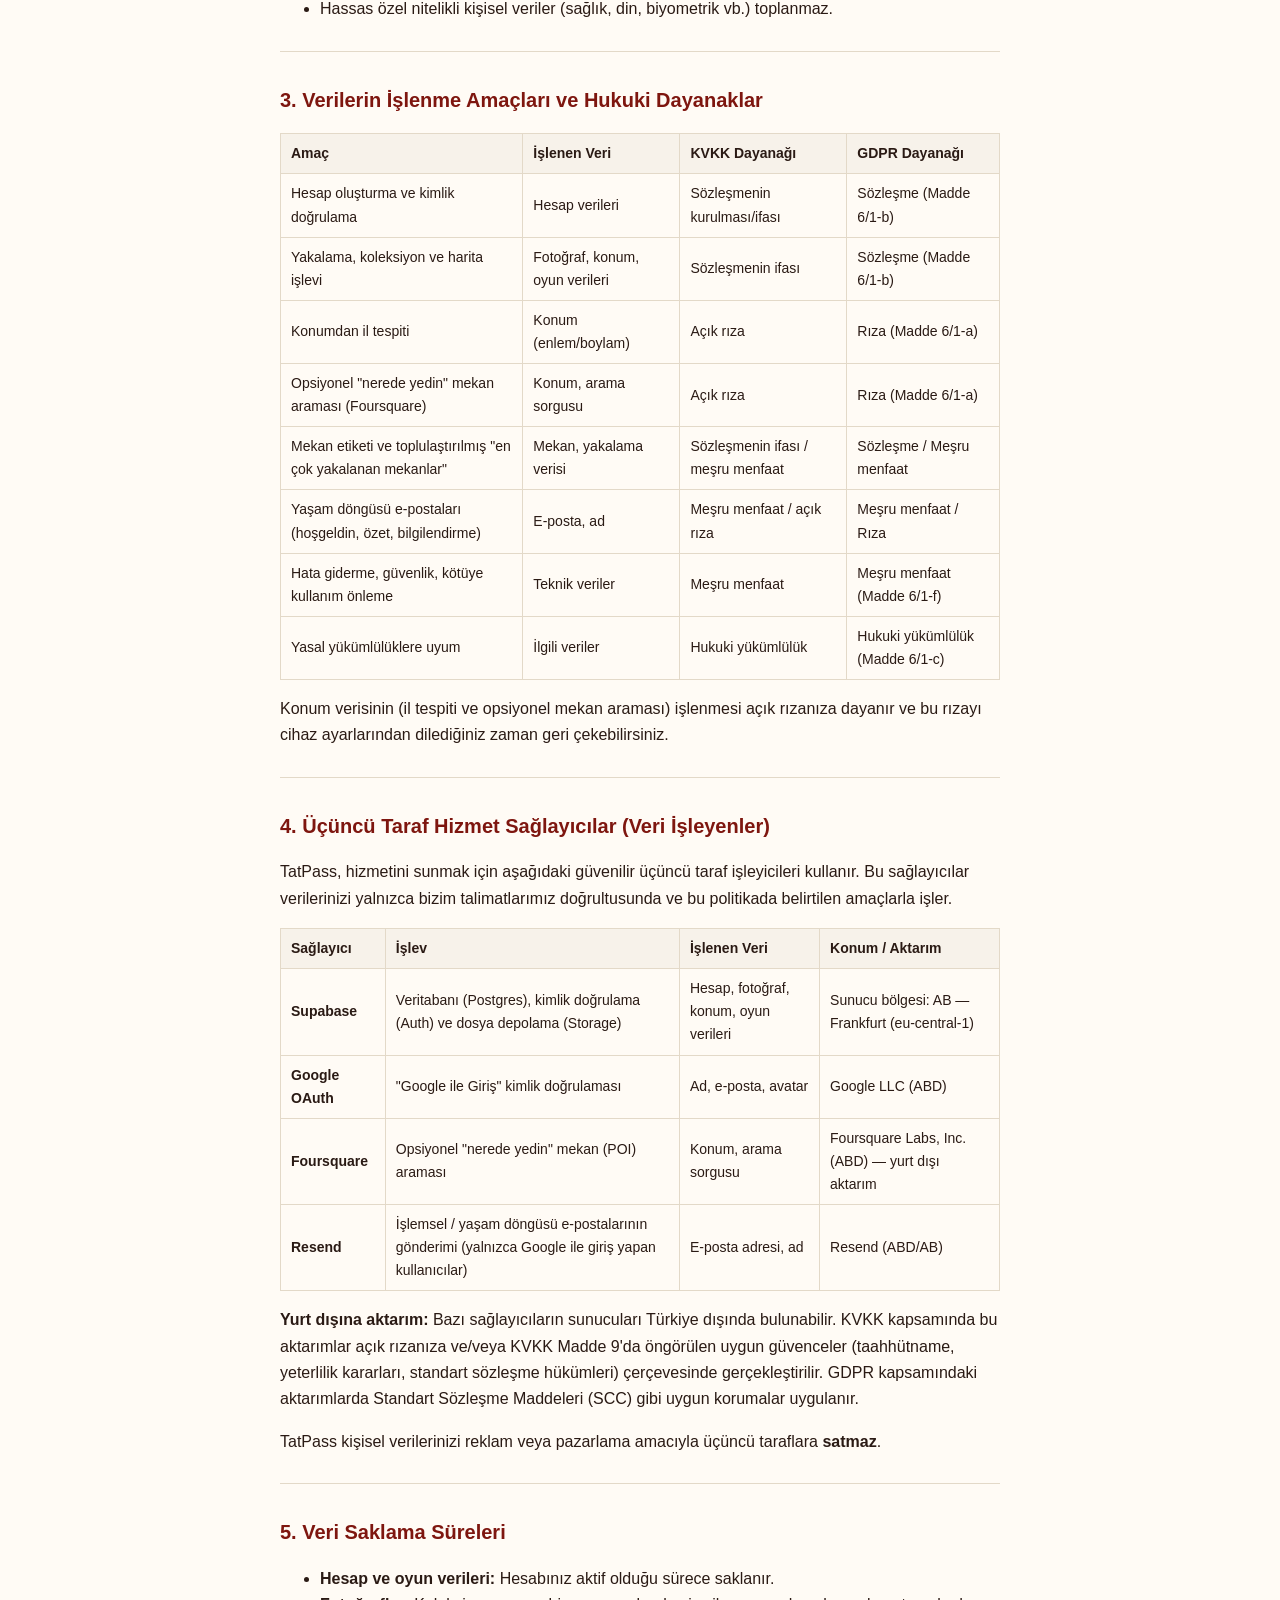
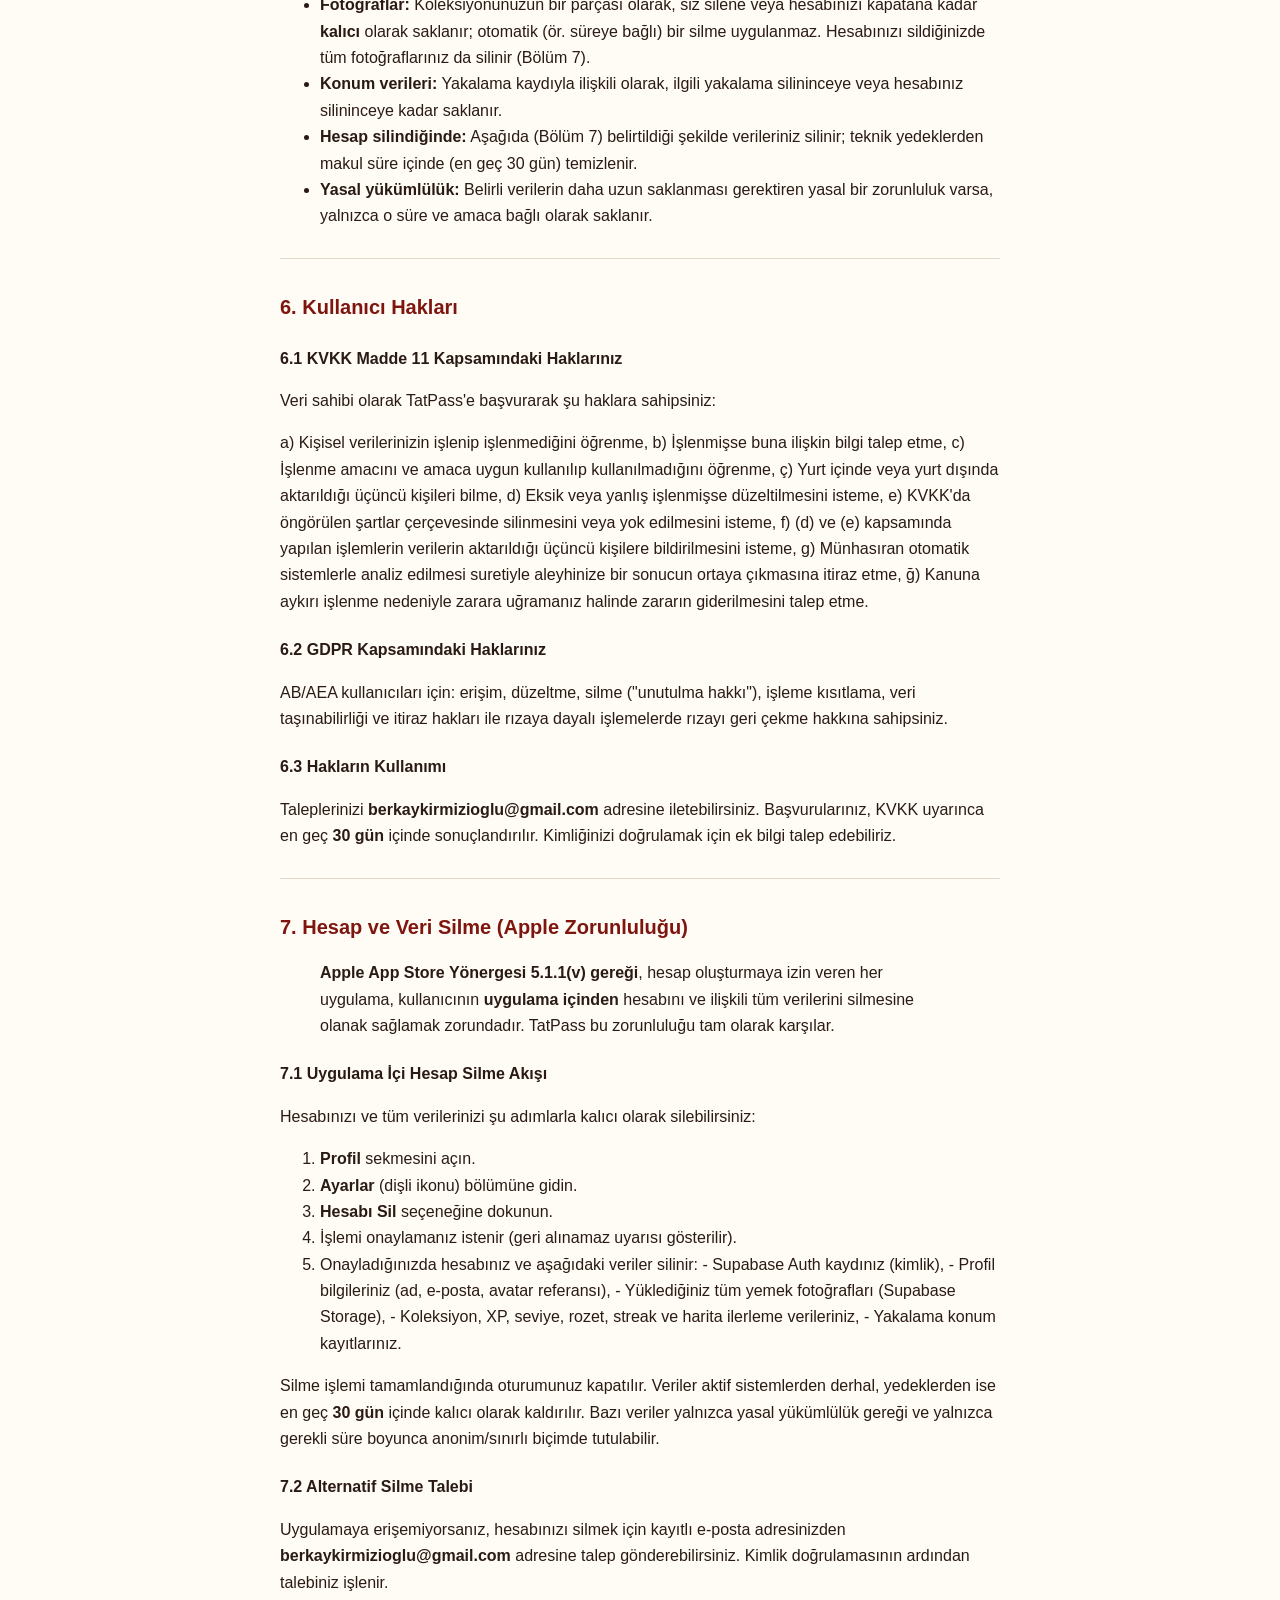
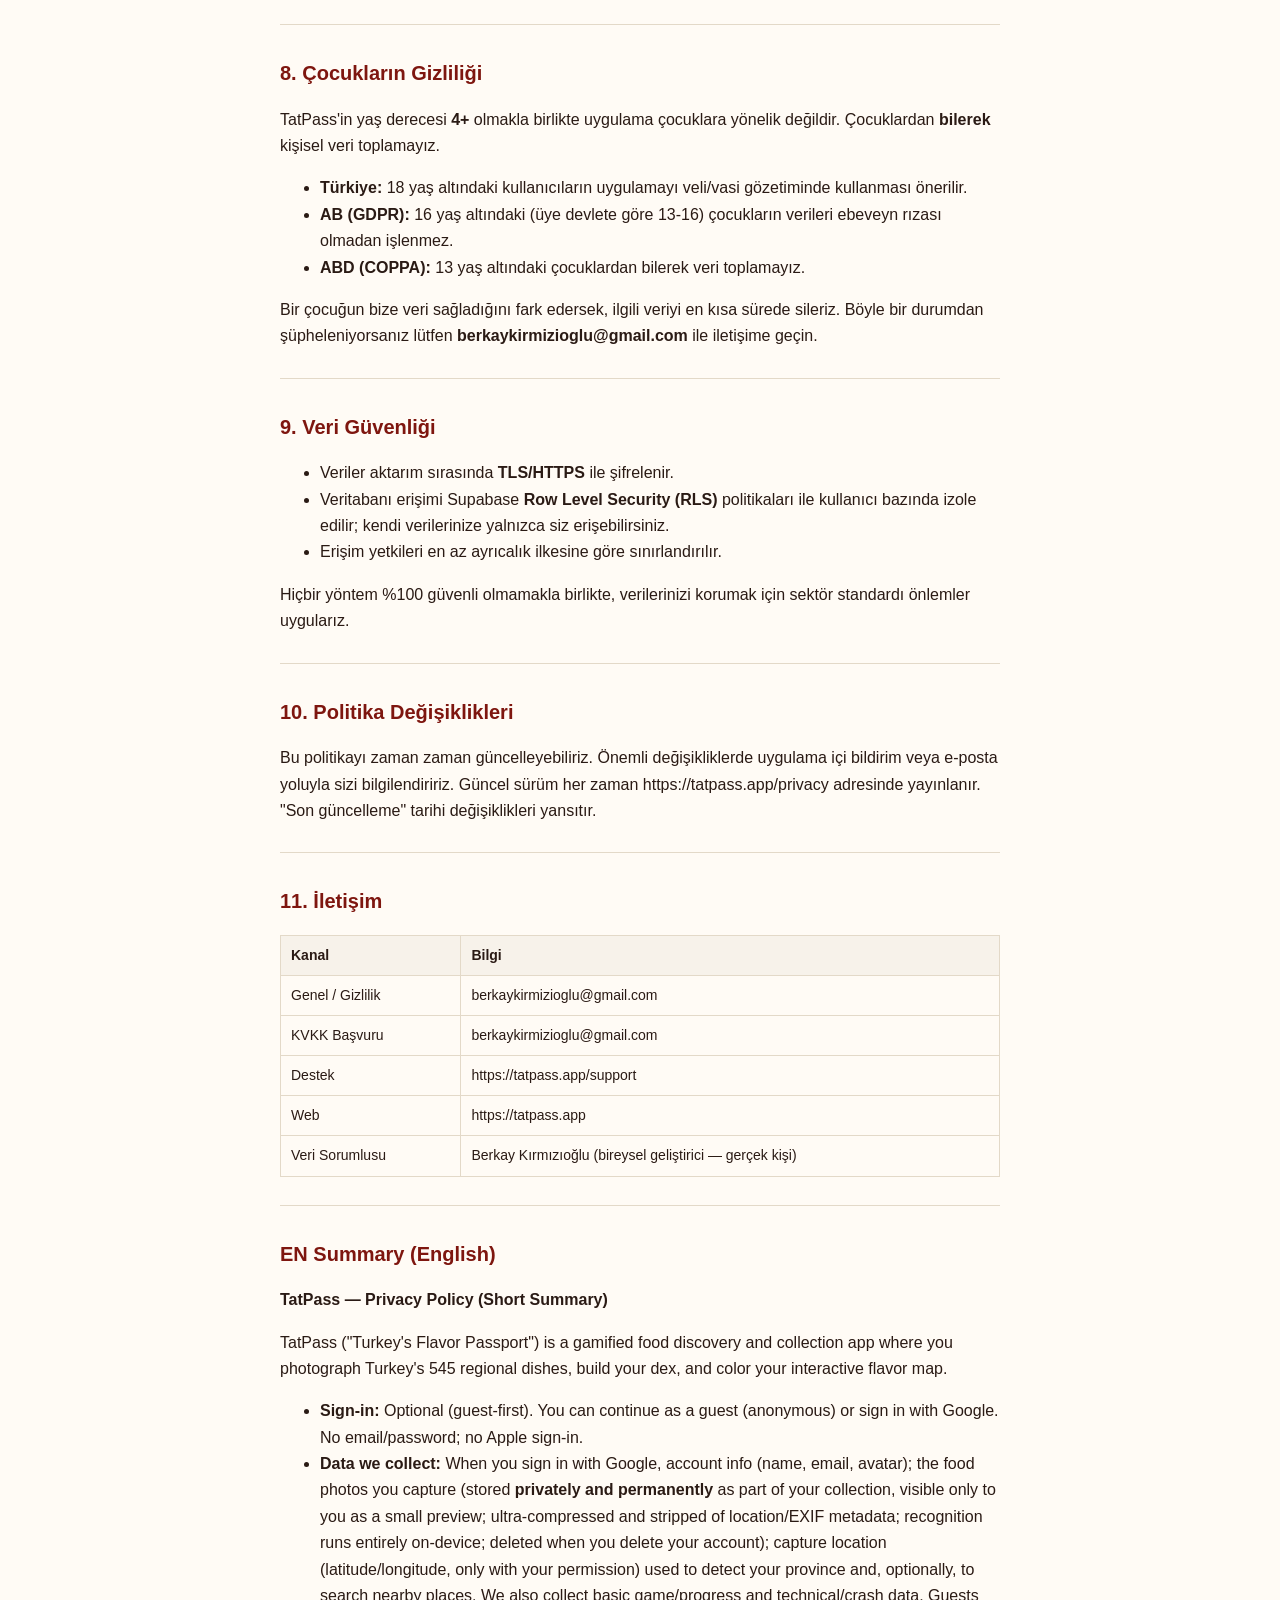
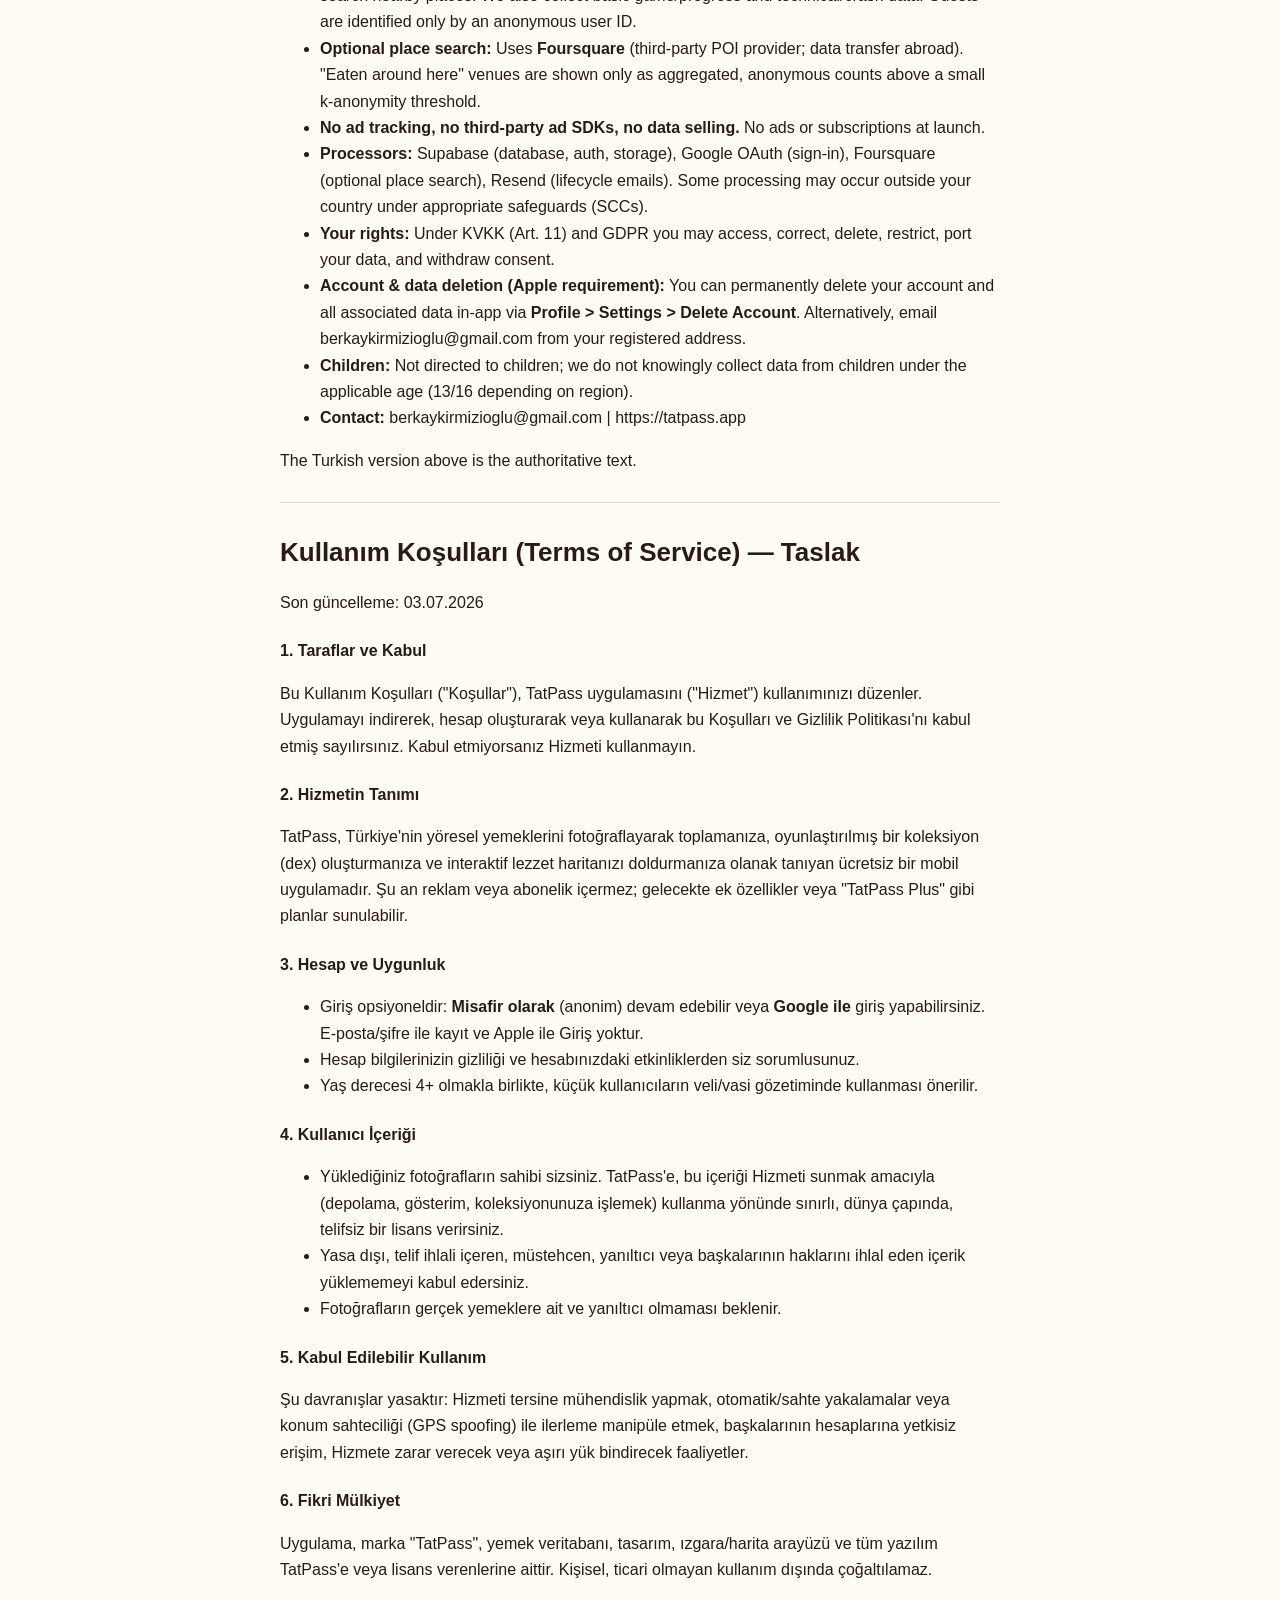
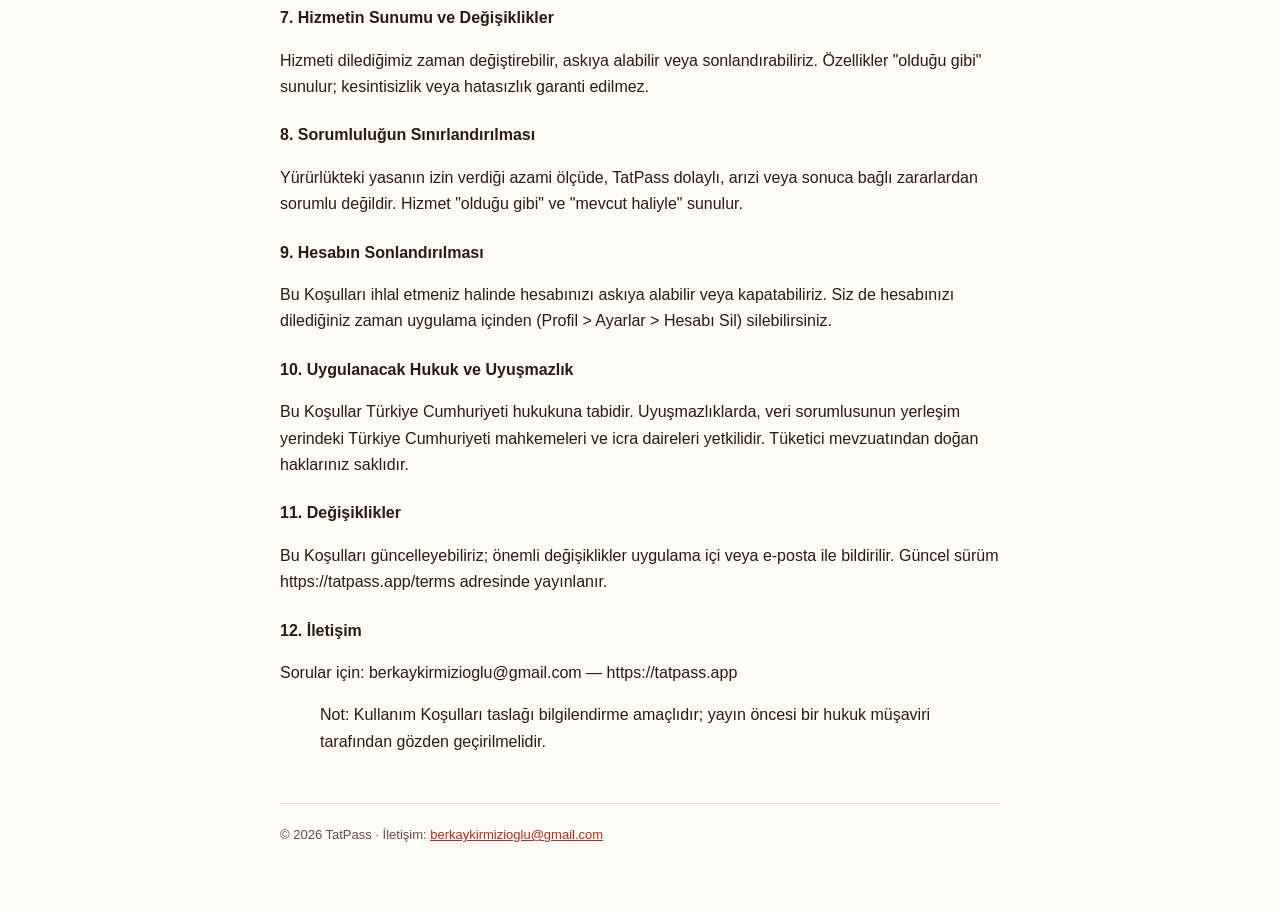
==== commit a11543d0: "privacy: kalıcı foto saklama + kimlik alanları (bireysel geliştirici) + v1.1 - Fotoğraflar artık kal" ====
--- a/privacy.html
+++ b/privacy.html
@@ -28,23 +28,19 @@
 </div></header>
 <div class="wrap"><h1 id="tatpass-gizlilik-politikas">TatPass — Gizlilik Politikası</h1>
 <p><strong>Türkiye'nin Lezzet Pasaportu</strong></p>
-<p>Son güncelleme: 26.06.2026
-Yürürlük tarihi: 26.06.2026
-Sürüm: 1.0</p>
+<p>Son güncelleme: 03.07.2026
+Yürürlük tarihi: 03.07.2026
+Sürüm: 1.1</p>
 <hr />
 <h2 id="1-giris-ve-veri-sorumlusu">1. Giriş ve Veri Sorumlusu</h2>
 <p>Bu Gizlilik Politikası, <strong>TatPass</strong> ("TatPass", "Uygulama", "biz", "bize", "bizim") mobil uygulamasını kullanımınız sırasında kişisel verilerinizin nasıl işlendiğini açıklar. TatPass; Türkiye'nin 81 ilinden toplam 545 yöresel yemeği fotoğraflayarak toplamanıza, koleksiyonunuzu (dex) doldurmanıza ve interaktif Türkiye lezzet haritanızı boyamanıza olanak tanıyan, oyunlaştırılmış bir keşif ve koleksiyon uygulamasıdır.</p>
 <p>TatPass; Apple App Store ve Google Play üzerinden dağıtılan, Flutter ile geliştirilmiş (iOS ve Android) bir mobil uygulamadır. Uygulama birincil olarak Türkçe, ikincil olarak İngilizce sunulur.</p>
 <p>Bu politika, 6698 sayılı <strong>Kişisel Verilerin Korunması Kanunu (KVKK)</strong> ve Avrupa Birliği <strong>Genel Veri Koruma Tüzüğü (GDPR)</strong> kapsamındaki yükümlülüklerimizi yansıtacak şekilde hazırlanmıştır.</p>
-<p><strong>Veri Sorumlusu / Geliştirici:</strong> [TatPass / sirket resmi unvani]
-<strong>Adres:</strong> [sirket adresi]
-<strong>KVKK Veri Sorumlusu İletişim:</strong> berkaykirmizioglu@gmail.com
-<strong>Genel İletişim:</strong> berkaykirmizioglu@gmail.com
-<strong>Gizlilik Politikası URL:</strong> https://tatpass.app/privacy
-<strong>Destek URL:</strong> https://tatpass.app/support</p>
-<blockquote>
-<p>Not: Yukarıdaki köşe parantezli alanlar ve tüm <code>tatpass.app</code> alan adı / e-posta adresleri yayın öncesi gerçek, çalışan kutu/sayfalarla doldurulmalıdır [yer tutucu — gerçek değerlerle değiştir].</p>
-</blockquote>
+<p><strong>Veri Sorumlusu / Geliştirici:</strong> Berkay Kırmızıoğlu (bireysel geliştirici — gerçek kişi)
+<strong>İletişim (KVKK başvuruları dahil):</strong> berkaykirmizioglu@gmail.com
+<strong>VERBİS:</strong> Veri sorumlusu bir gerçek kişidir. KVKK Kurulu'nun 2018/32 sayılı kararı kapsamında, yıllık çalışan sayısı 50'den az ve yıllık mali bilanço toplamı ilgili eşiğin altında olan (ve ana faaliyeti özel nitelikli kişisel veri işleme olmayan) gerçek kişi veri sorumluları VERBİS'e kayıt yükümlülüğünden istisna tutulmuştur; bu istisna kapsamındadır.
+<strong>Gizlilik Politikası URL:</strong> https://berkaykirmizioglu.github.io/tatpass-site/privacy.html
+<strong>Destek URL:</strong> https://berkaykirmizioglu.github.io/tatpass-site/support.html</p>
 <hr />
 <h2 id="2-toplanan-veriler">2. Toplanan Veriler</h2>
 <p>Aşağıda hangi verileri, hangi kaynaktan ve hangi amaçla topladığımız açıkça belirtilmiştir. TatPass <strong>veri minimizasyonu</strong> ilkesini benimser: yalnızca hizmetin çalışması için gerekli verileri işleriz.</p>
@@ -89,7 +85,10 @@
 </blockquote>
 <h3 id="22-kullanc-icerigi-fotograflar">2.2 Kullanıcı İçeriği (Fotoğraflar)</h3>
 <ul>
-<li><strong>Yemek fotoğrafları:</strong> Bir lezzeti "yakaladığınızda" çektiğiniz veya galeriden seçtiğiniz fotoğraflar. Bu fotoğraflar Supabase Storage'da saklanır ve koleksiyonunuzla ilişkilendirilir.</li>
+<li><strong>Yemek fotoğrafları:</strong> Bir lezzeti "yakaladığınızda" çektiğiniz veya galeriden seçtiğiniz fotoğraflar. Bu fotoğraflar, koleksiyonunuzun bir parçası olarak <strong>hesabınızda kalıcı olarak</strong> saklanır (otomatik bir silme süresi yoktur) ve yakaladığınız yemekle ilişkilendirilir.</li>
+<li>Fotoğraflar <strong>gizli (private) bir depolama alanında</strong> tutulur ve <strong>yalnızca siz</strong> erişebilirsiniz; başka kullanıcılara ya da kamuya açık değildir. Koleksiyonunuzda ilgili yemeğe girdiğinizde, fotoğrafınız yalnızca size küçük bir <strong>önizleme</strong> olarak gösterilir.</li>
+<li><strong>Veri minimizasyonu:</strong> Yüklenen fotoğraf, cihazınızda küçük bir önizleme boyutuna (≈35 KB) sıkıştırılır ve <strong>konum/EXIF meta verileri kaldırılır</strong> (fotoğrafla birlikte konum sızıntısı olmaz). Yemek tanıma tamamen <strong>cihaz içinde</strong> çalışır; tanıma amacıyla fotoğrafınız sunucuya gönderilmez.</li>
+<li>Fotoğraflarınız, hesabınızı sildiğinizde tüm ilişkili verilerle birlikte <strong>kalıcı olarak silinir</strong> (Bölüm 7).</li>
 <li>Fotoğraflara erişmek için <strong>kamera</strong> ve <strong>fotoğraf galerisi</strong> izinleri kullanılır. Bu izinler yalnızca siz bir fotoğraf çektiğinizde veya seçtiğinizde devreye girer.</li>
 </ul>
 <h3 id="23-konum-verileri-opsiyonel">2.3 Konum Verileri (opsiyonel)</h3>
@@ -208,7 +207,7 @@
 <td><strong>Supabase</strong></td>
 <td>Veritabanı (Postgres), kimlik doğrulama (Auth) ve dosya depolama (Storage)</td>
 <td>Hesap, fotoğraf, konum, oyun verileri</td>
-<td>Sunucu bölgesi: [Supabase bolgesi, or. AB]</td>
+<td>Sunucu bölgesi: AB — Frankfurt (eu-central-1)</td>
 </tr>
 <tr>
 <td><strong>Google OAuth</strong></td>
@@ -236,9 +235,9 @@
 <h2 id="5-veri-saklama-sureleri">5. Veri Saklama Süreleri</h2>
 <ul>
 <li><strong>Hesap ve oyun verileri:</strong> Hesabınız aktif olduğu sürece saklanır.</li>
-<li><strong>Fotoğraflar:</strong> Siz silene veya hesabınızı kapatana kadar saklanır.</li>
+<li><strong>Fotoğraflar:</strong> Koleksiyonunuzun bir parçası olarak, siz silene veya hesabınızı kapatana kadar <strong>kalıcı</strong> olarak saklanır; otomatik (ör. süreye bağlı) bir silme uygulanmaz. Hesabınızı sildiğinizde tüm fotoğraflarınız da silinir (Bölüm 7).</li>
 <li><strong>Konum verileri:</strong> Yakalama kaydıyla ilişkili olarak, ilgili yakalama silininceye veya hesabınız silininceye kadar saklanır.</li>
-<li><strong>Hesap silindiğinde:</strong> Aşağıda (Bölüm 7) belirtildiği şekilde verileriniz silinir; teknik yedeklerden makul süre içinde (en geç [30] gün) temizlenir.</li>
+<li><strong>Hesap silindiğinde:</strong> Aşağıda (Bölüm 7) belirtildiği şekilde verileriniz silinir; teknik yedeklerden makul süre içinde (en geç 30 gün) temizlenir.</li>
 <li><strong>Yasal yükümlülük:</strong> Belirli verilerin daha uzun saklanması gerektiren yasal bir zorunluluk varsa, yalnızca o süre ve amaca bağlı olarak saklanır.</li>
 </ul>
 <hr />
@@ -277,7 +276,7 @@
    - Koleksiyon, XP, seviye, rozet, streak ve harita ilerleme verileriniz,
    - Yakalama konum kayıtlarınız.</li>
 </ol>
-<p>Silme işlemi tamamlandığında oturumunuz kapatılır. Veriler aktif sistemlerden derhal, yedeklerden ise en geç <strong>[30] gün</strong> içinde kalıcı olarak kaldırılır. Bazı veriler yalnızca yasal yükümlülük gereği ve yalnızca gerekli süre boyunca anonim/sınırlı biçimde tutulabilir.</p>
+<p>Silme işlemi tamamlandığında oturumunuz kapatılır. Veriler aktif sistemlerden derhal, yedeklerden ise en geç <strong>30 gün</strong> içinde kalıcı olarak kaldırılır. Bazı veriler yalnızca yasal yükümlülük gereği ve yalnızca gerekli süre boyunca anonim/sınırlı biçimde tutulabilir.</p>
 <h3 id="72-alternatif-silme-talebi">7.2 Alternatif Silme Talebi</h3>
 <p>Uygulamaya erişemiyorsanız, hesabınızı silmek için kayıtlı e-posta adresinizden <strong>berkaykirmizioglu@gmail.com</strong> adresine talep gönderebilirsiniz. Kimlik doğrulamasının ardından talebiniz işlenir.</p>
 <hr />
@@ -328,7 +327,7 @@
 </tr>
 <tr>
 <td>Veri Sorumlusu</td>
-<td>[TatPass / sirket resmi unvani], [adres]</td>
+<td>Berkay Kırmızıoğlu (bireysel geliştirici — gerçek kişi)</td>
 </tr>
 </tbody>
 </table>
@@ -338,7 +337,7 @@
 <p>TatPass ("Turkey's Flavor Passport") is a gamified food discovery and collection app where you photograph Turkey's 545 regional dishes, build your dex, and color your interactive flavor map.</p>
 <ul>
 <li><strong>Sign-in:</strong> Optional (guest-first). You can continue as a guest (anonymous) or sign in with Google. No email/password; no Apple sign-in.</li>
-<li><strong>Data we collect:</strong> When you sign in with Google, account info (name, email, avatar); the food photos you capture (stored in Supabase Storage); capture location (latitude/longitude, only with your permission) used to detect your province and, optionally, to search nearby places. We also collect basic game/progress and technical/crash data. Guests are identified only by an anonymous user ID.</li>
+<li><strong>Data we collect:</strong> When you sign in with Google, account info (name, email, avatar); the food photos you capture (stored <strong>privately and permanently</strong> as part of your collection, visible only to you as a small preview; ultra-compressed and stripped of location/EXIF metadata; recognition runs entirely on-device; deleted when you delete your account); capture location (latitude/longitude, only with your permission) used to detect your province and, optionally, to search nearby places. We also collect basic game/progress and technical/crash data. Guests are identified only by an anonymous user ID.</li>
 <li><strong>Optional place search:</strong> Uses <strong>Foursquare</strong> (third-party POI provider; data transfer abroad). "Eaten around here" venues are shown only as aggregated, anonymous counts above a small k-anonymity threshold.</li>
 <li><strong>No ad tracking, no third-party ad SDKs, no data selling.</strong> No ads or subscriptions at launch.</li>
 <li><strong>Processors:</strong> Supabase (database, auth, storage), Google OAuth (sign-in), Foursquare (optional place search), Resend (lifecycle emails). Some processing may occur outside your country under appropriate safeguards (SCCs).</li>
@@ -350,7 +349,7 @@
 <p>The Turkish version above is the authoritative text.</p>
 <hr />
 <h1 id="kullanm-kosullar-terms-of-service-taslak">Kullanım Koşulları (Terms of Service) — Taslak</h1>
-<p>Son güncelleme: 26.06.2026</p>
+<p>Son güncelleme: 03.07.2026</p>
 <h3 id="1-taraflar-ve-kabul">1. Taraflar ve Kabul</h3>
 <p>Bu Kullanım Koşulları ("Koşullar"), TatPass uygulamasını ("Hizmet") kullanımınızı düzenler. Uygulamayı indirerek, hesap oluşturarak veya kullanarak bu Koşulları ve Gizlilik Politikası'nı kabul etmiş sayılırsınız. Kabul etmiyorsanız Hizmeti kullanmayın.</p>
 <h3 id="2-hizmetin-tanm">2. Hizmetin Tanımı</h3>
@@ -378,7 +377,7 @@
 <h3 id="9-hesabn-sonlandrlmas">9. Hesabın Sonlandırılması</h3>
 <p>Bu Koşulları ihlal etmeniz halinde hesabınızı askıya alabilir veya kapatabiliriz. Siz de hesabınızı dilediğiniz zaman uygulama içinden (Profil &gt; Ayarlar &gt; Hesabı Sil) silebilirsiniz.</p>
 <h3 id="10-uygulanacak-hukuk-ve-uyusmazlk">10. Uygulanacak Hukuk ve Uyuşmazlık</h3>
-<p>Bu Koşullar [Türkiye Cumhuriyeti] hukukuna tabidir. Uyuşmazlıklarda [İstanbul] mahkemeleri ve icra daireleri yetkilidir. Tüketici mevzuatından doğan haklarınız saklıdır.</p>
+<p>Bu Koşullar Türkiye Cumhuriyeti hukukuna tabidir. Uyuşmazlıklarda, veri sorumlusunun yerleşim yerindeki Türkiye Cumhuriyeti mahkemeleri ve icra daireleri yetkilidir. Tüketici mevzuatından doğan haklarınız saklıdır.</p>
 <h3 id="11-degisiklikler">11. Değişiklikler</h3>
 <p>Bu Koşulları güncelleyebiliriz; önemli değişiklikler uygulama içi veya e-posta ile bildirilir. Güncel sürüm https://tatpass.app/terms adresinde yayınlanır.</p>
 <h3 id="12-iletisim">12. İletişim</h3>
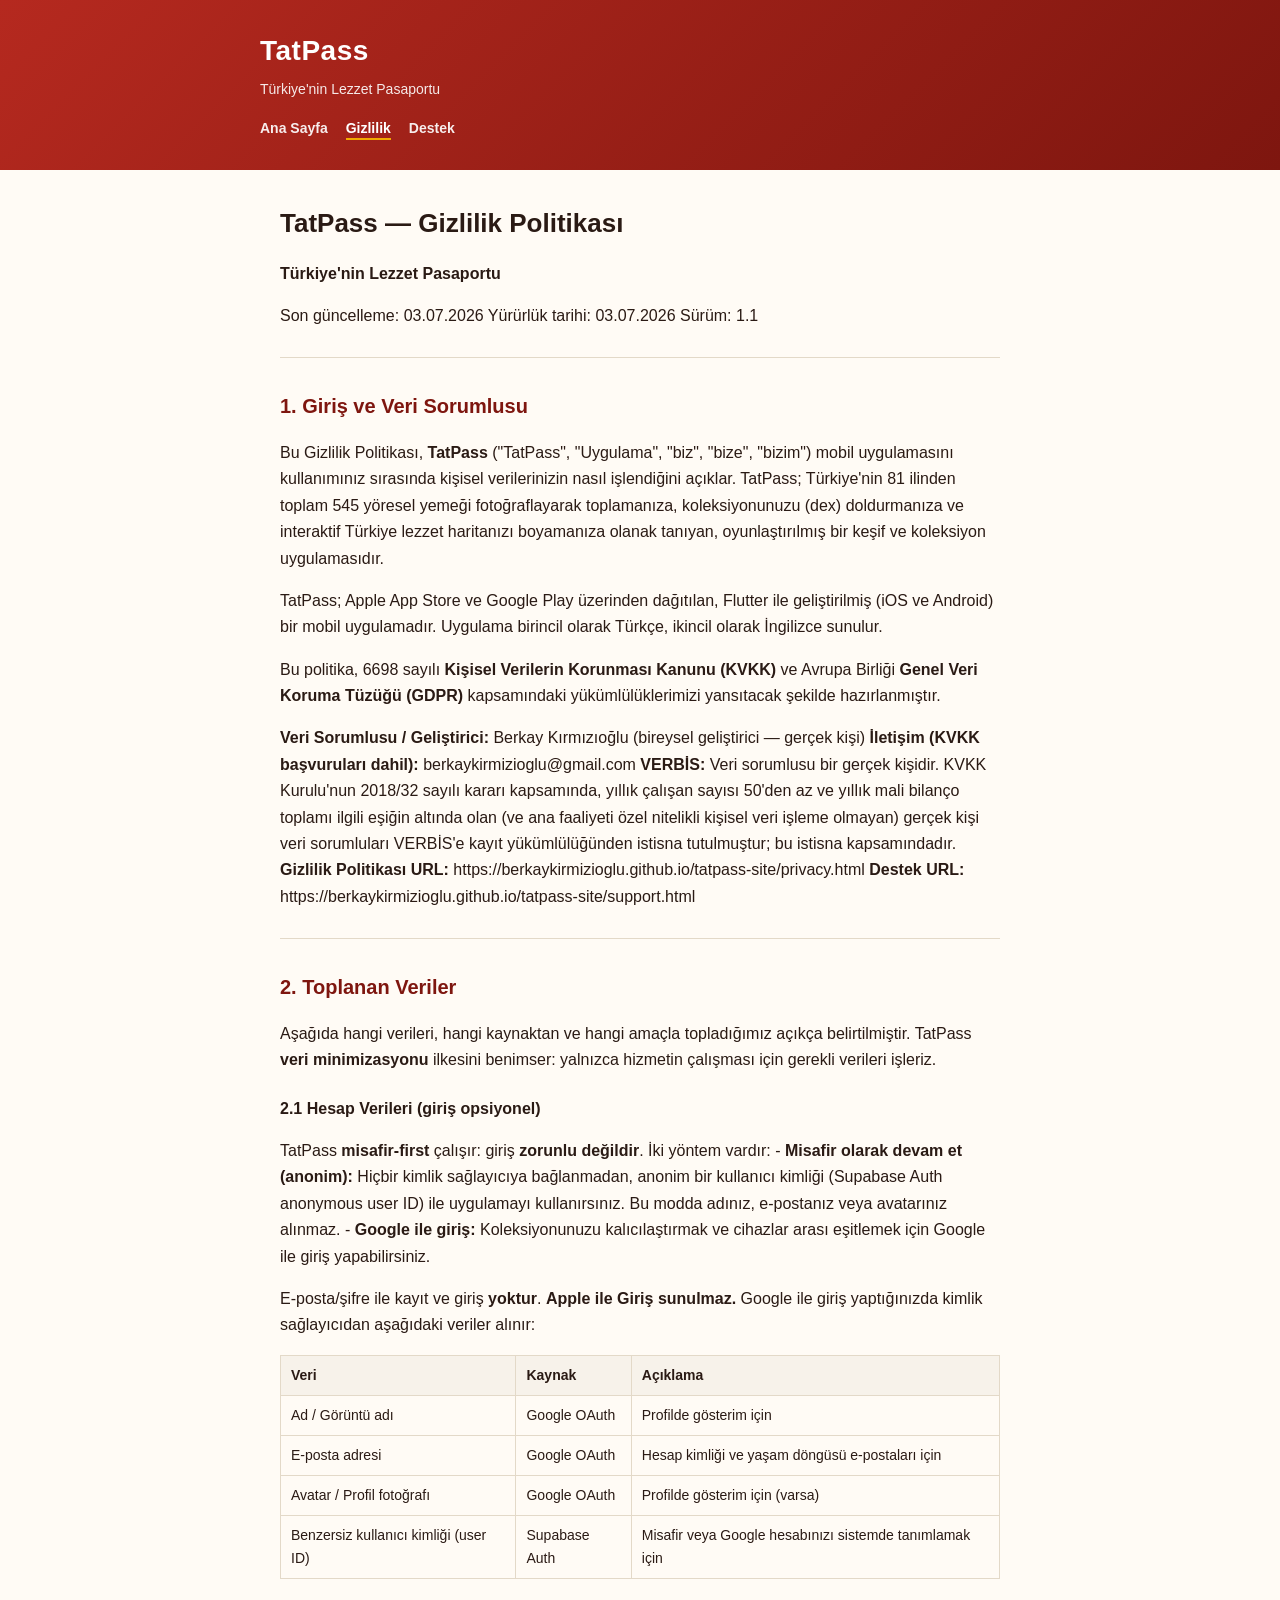
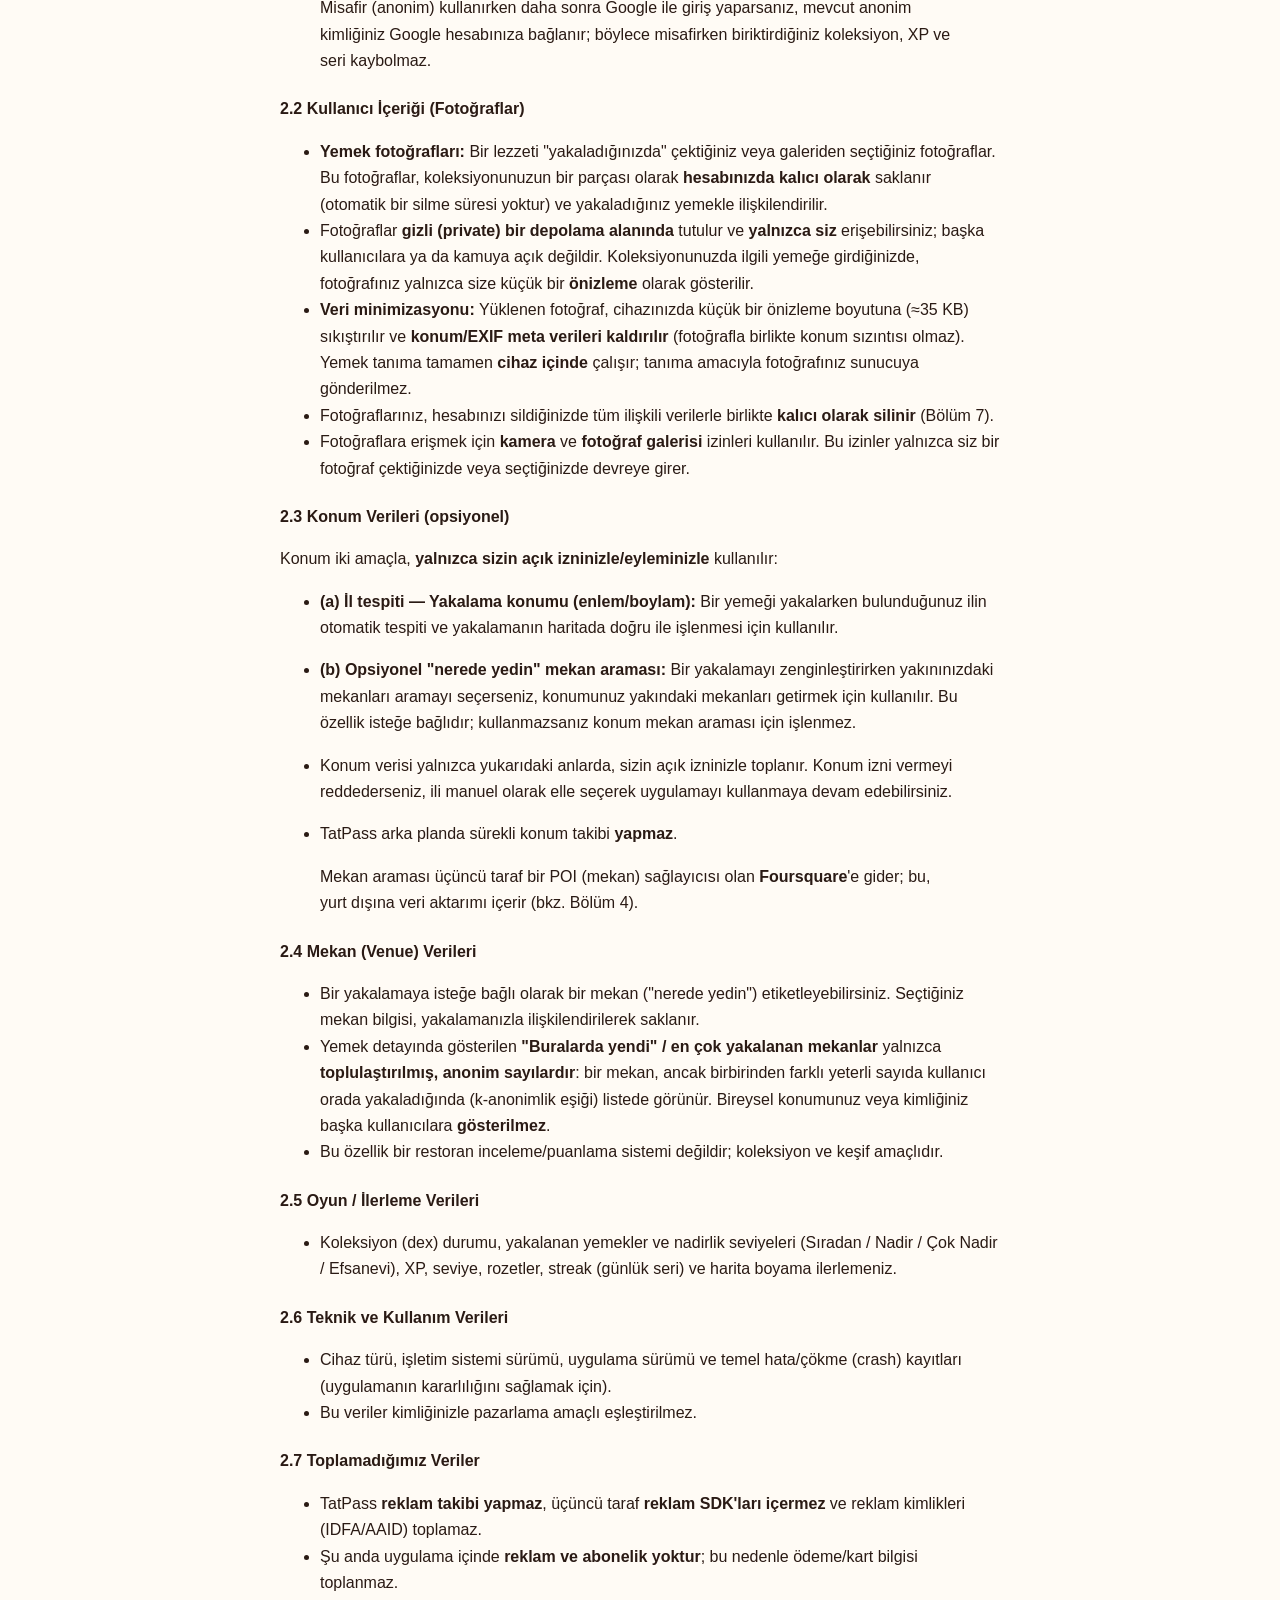
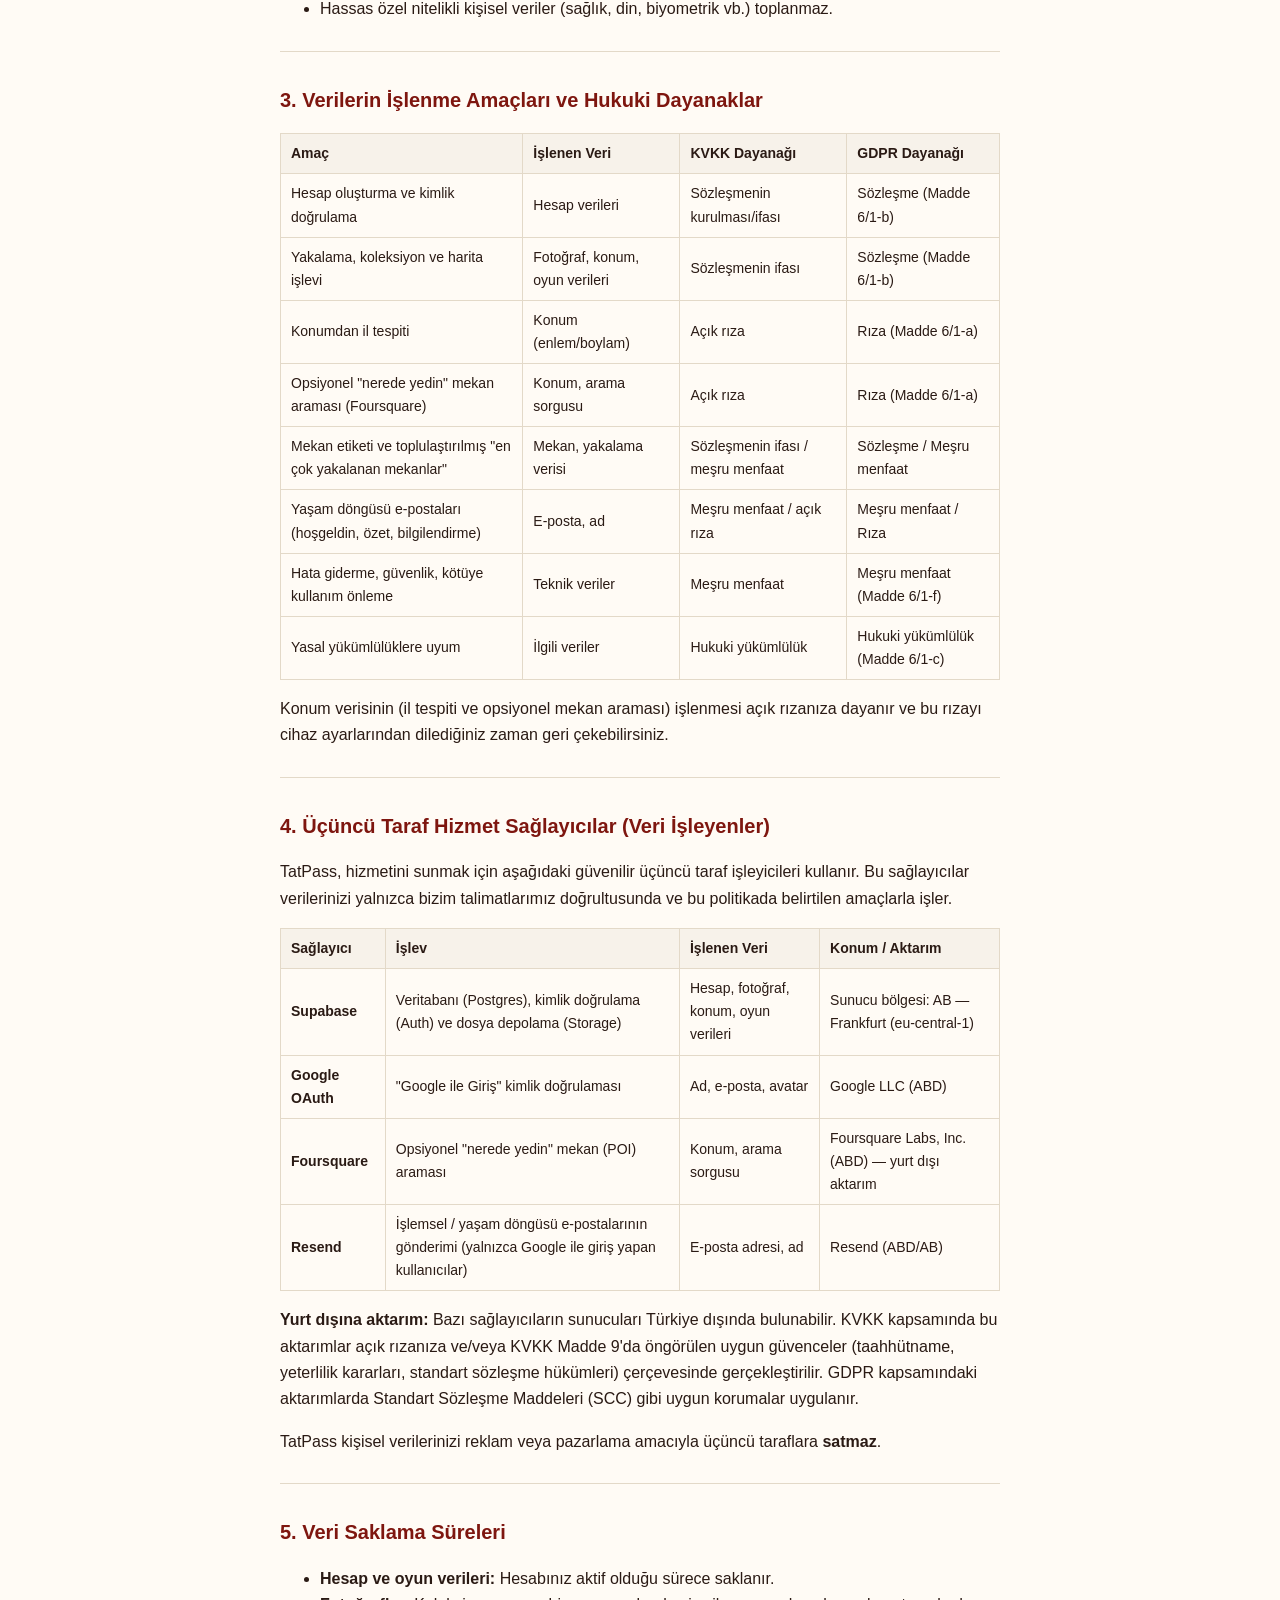
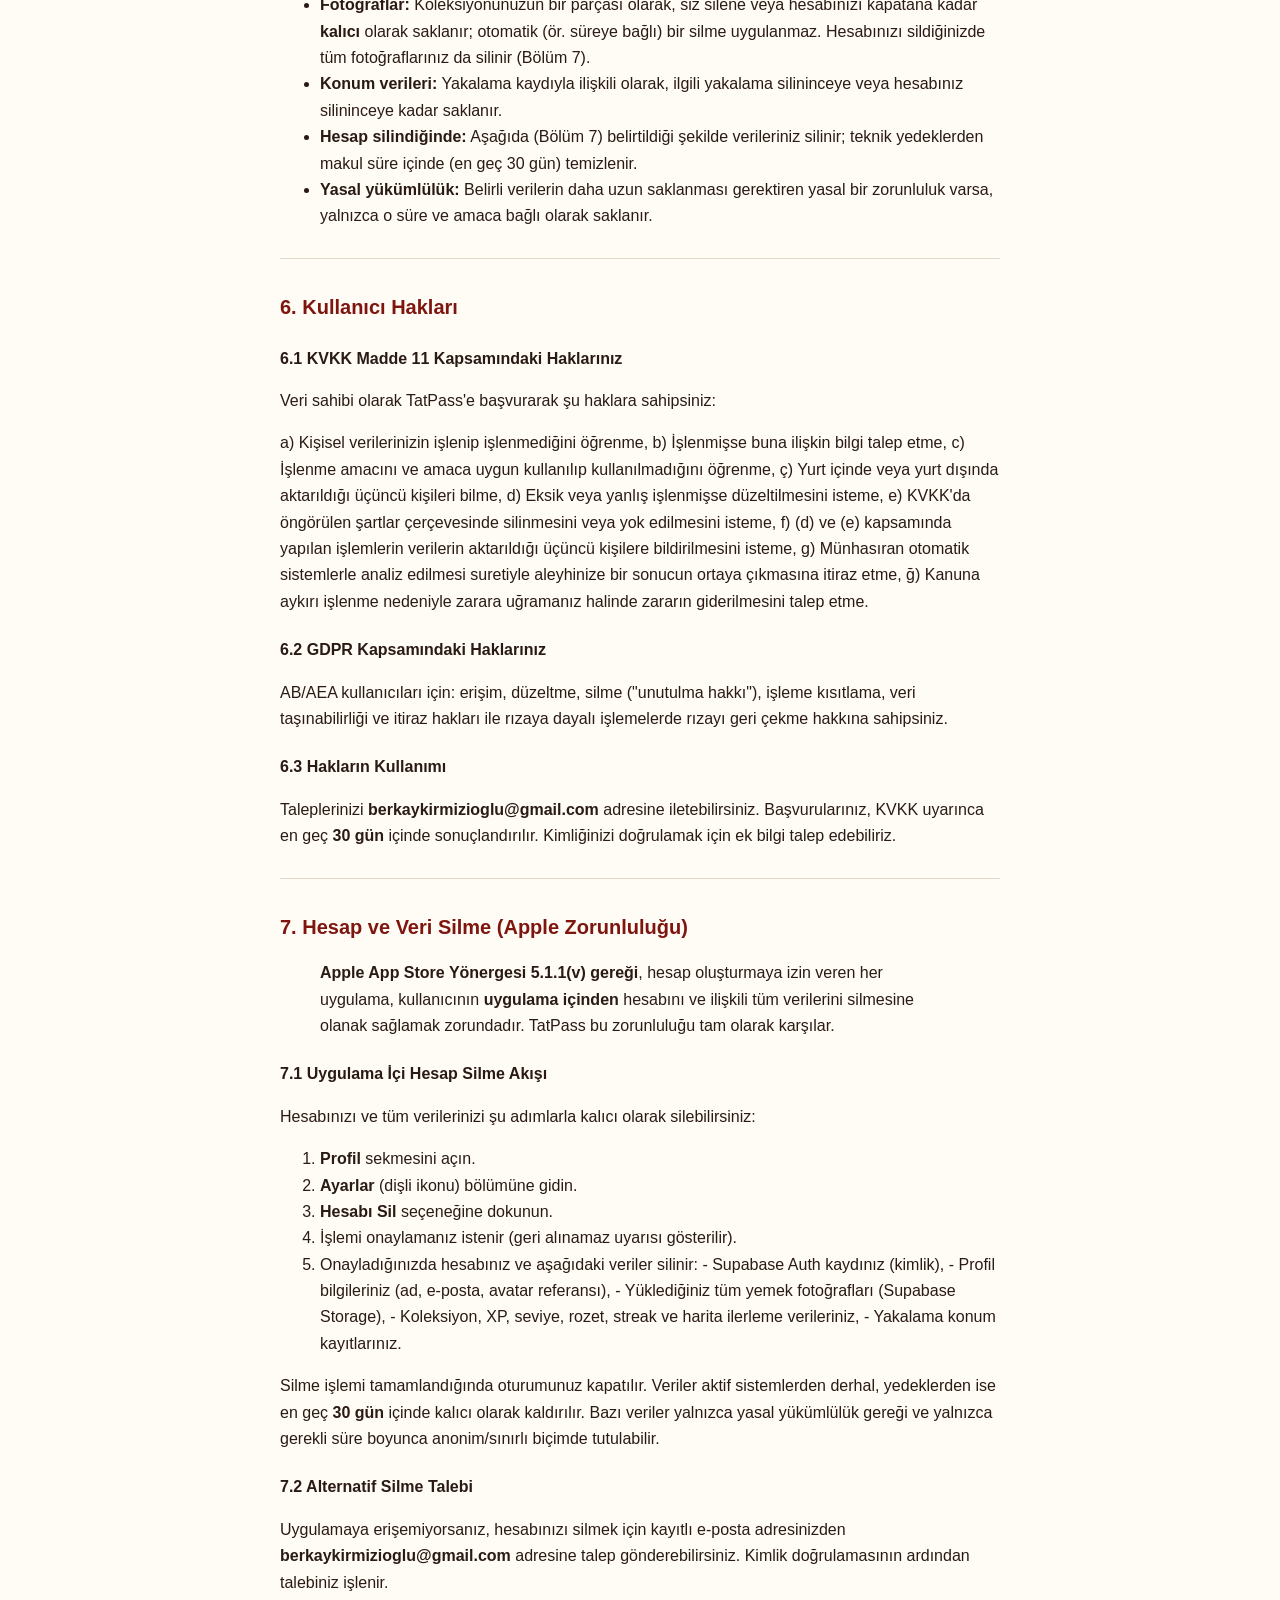
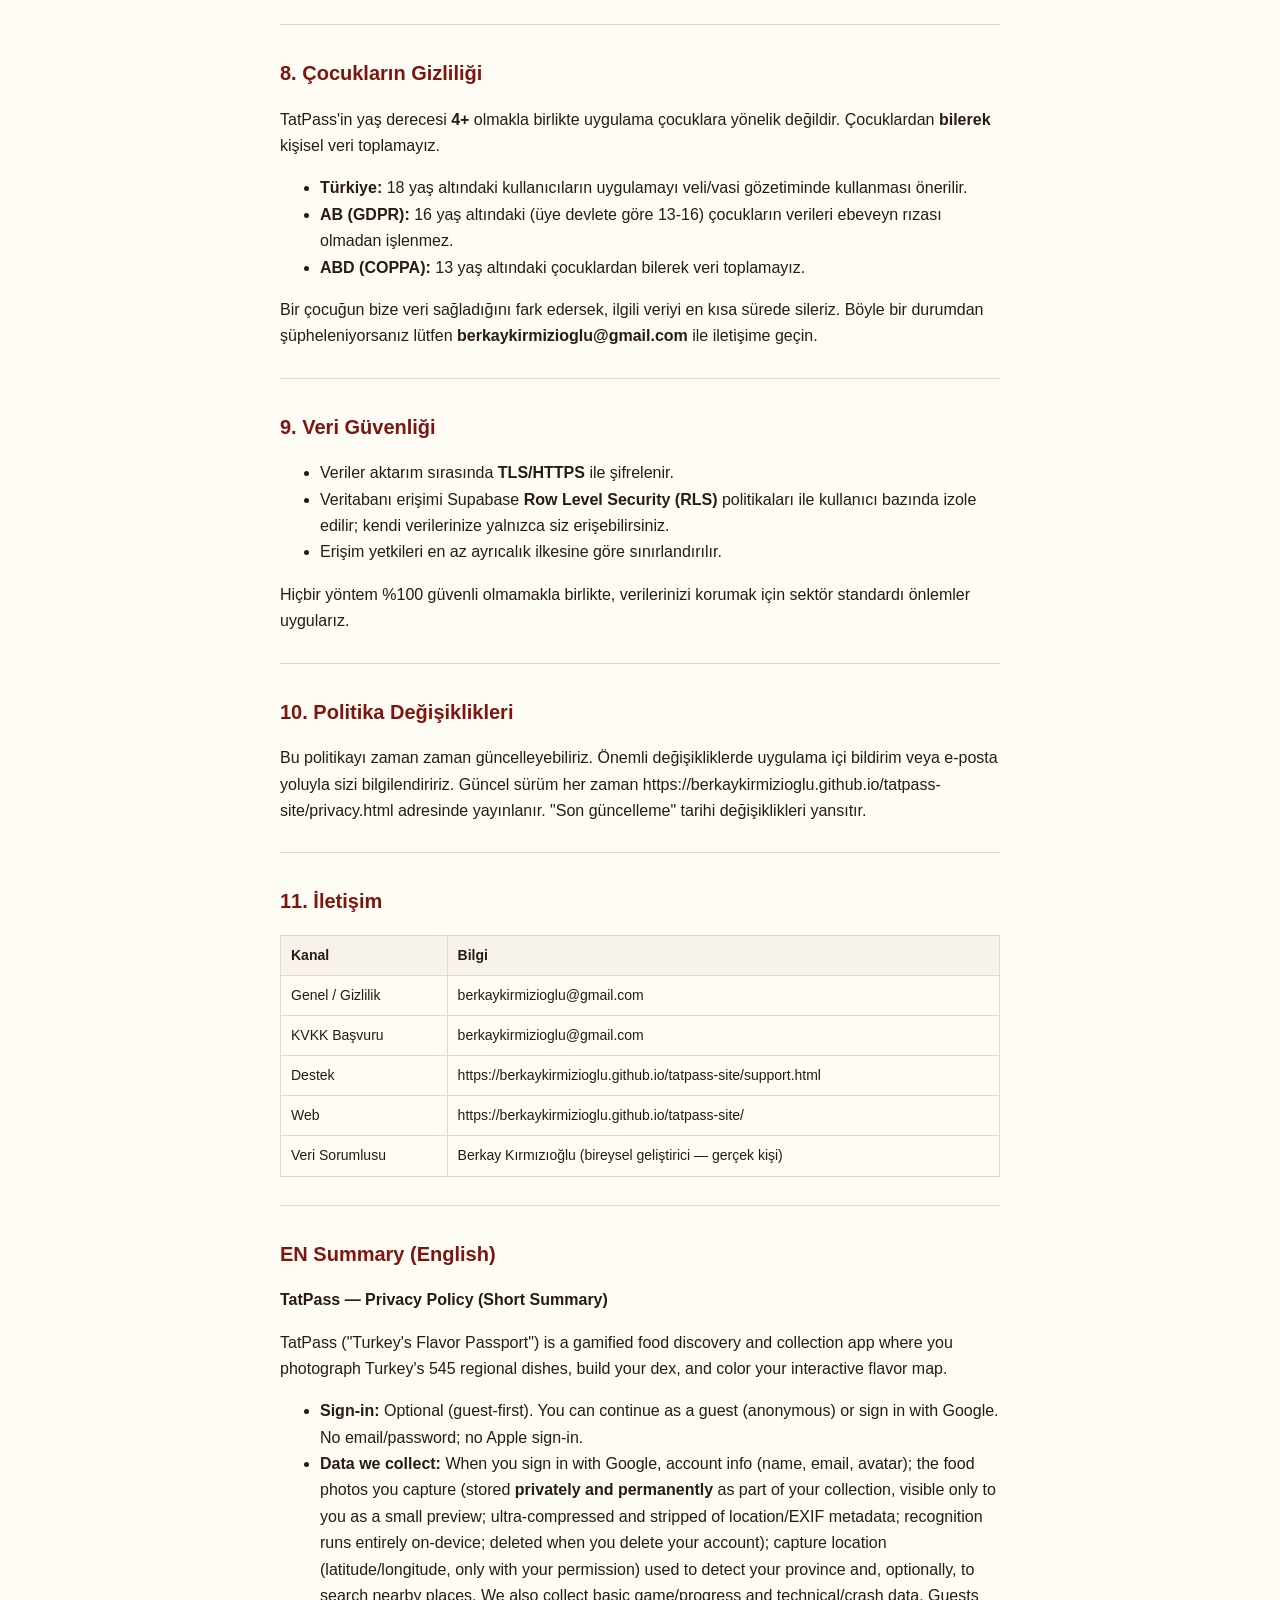
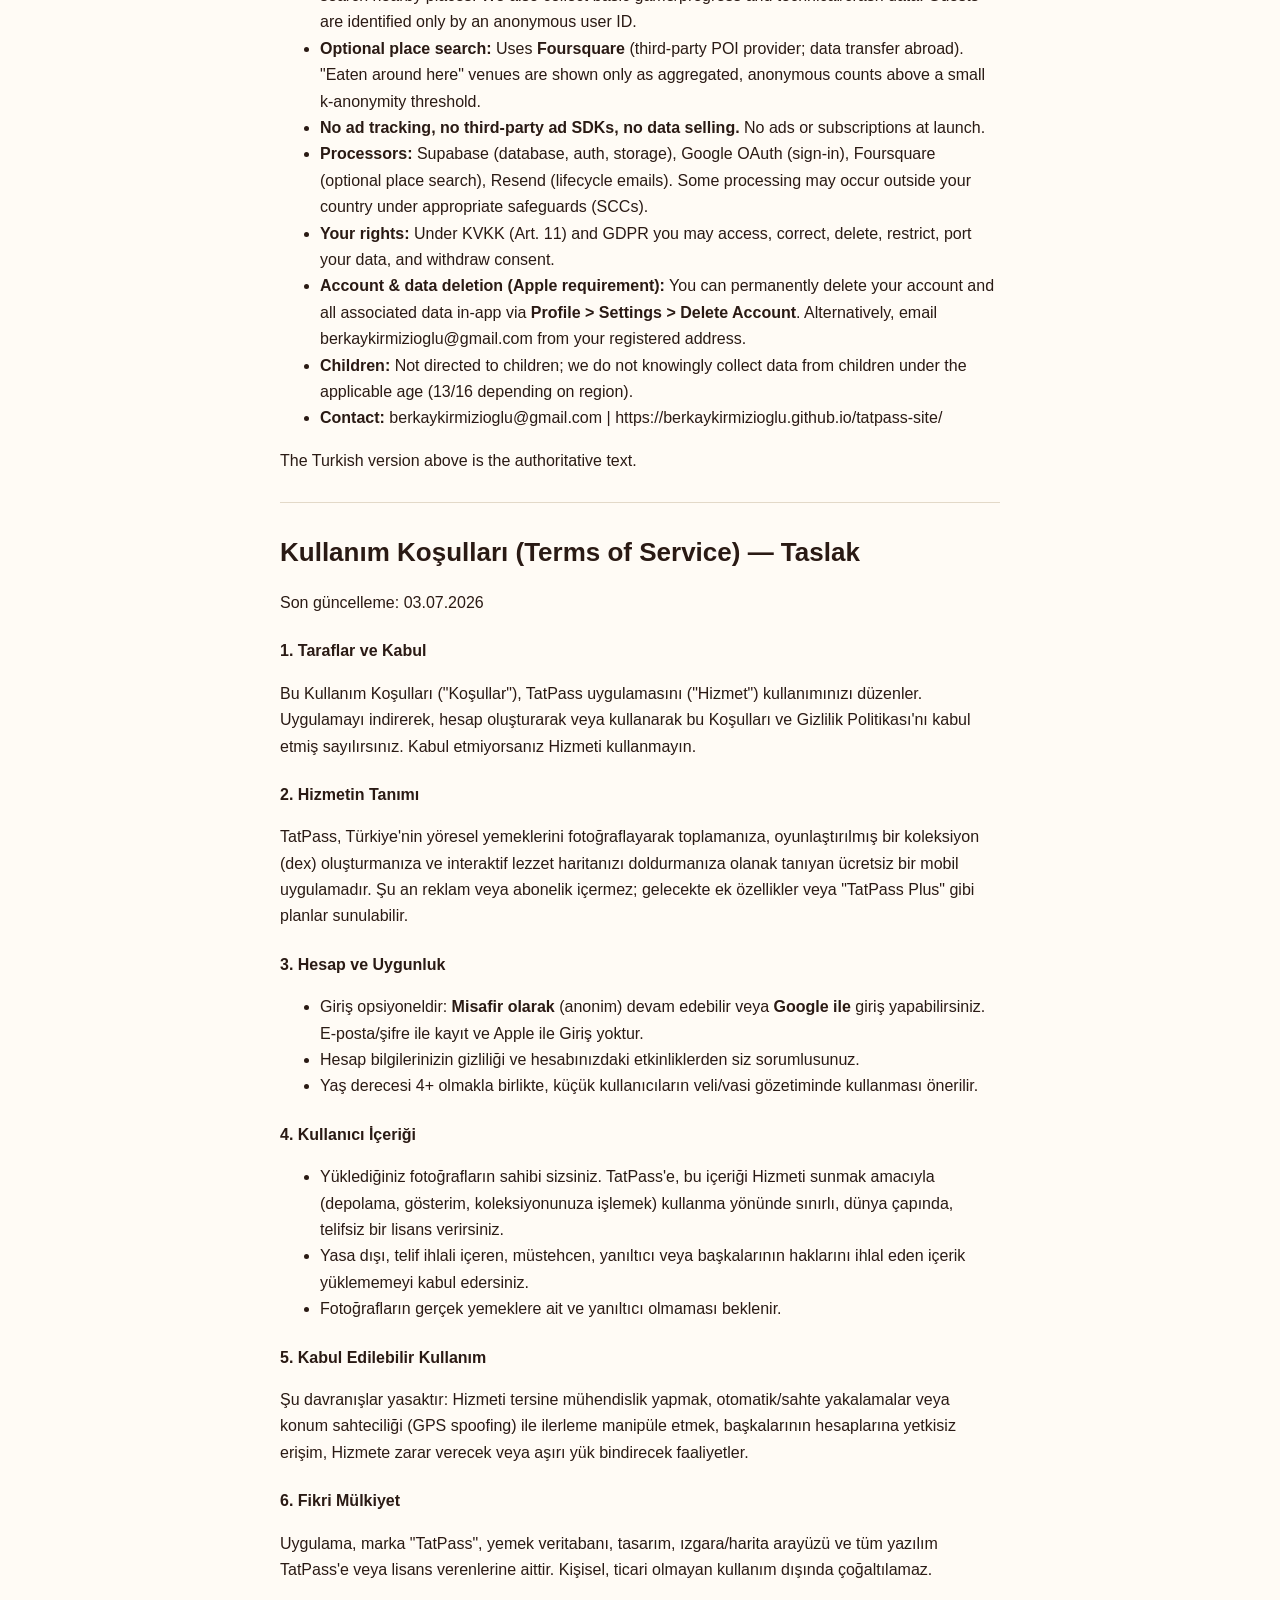
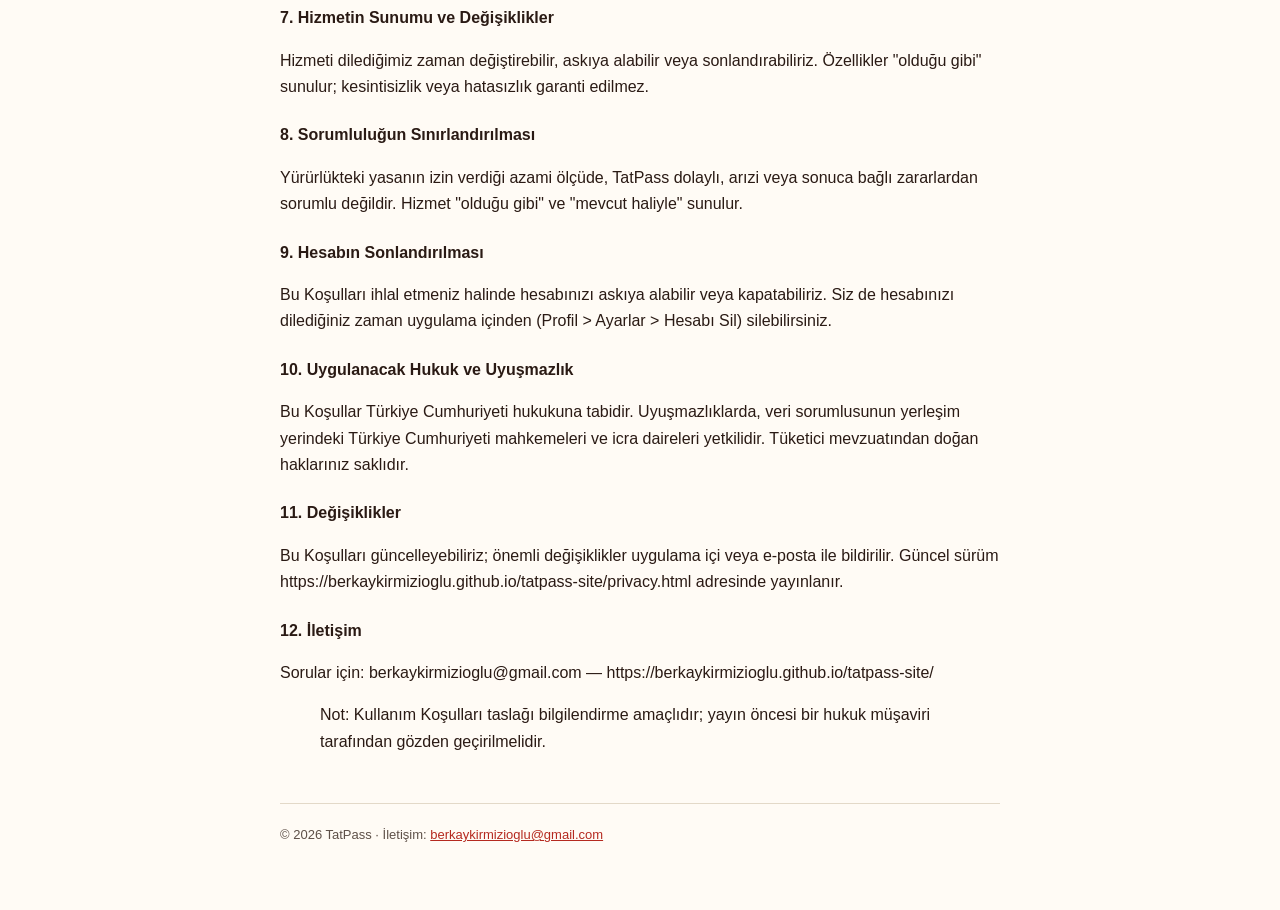
==== commit 76c9a67d: "privacy: kırık tatpass.app linklerini gerçek github.io adreslerine çevir Alan adı hiç kurulmamıştı (" ====
--- a/privacy.html
+++ b/privacy.html
@@ -298,7 +298,7 @@
 <p>Hiçbir yöntem %100 güvenli olmamakla birlikte, verilerinizi korumak için sektör standardı önlemler uygularız.</p>
 <hr />
 <h2 id="10-politika-degisiklikleri">10. Politika Değişiklikleri</h2>
-<p>Bu politikayı zaman zaman güncelleyebiliriz. Önemli değişikliklerde uygulama içi bildirim veya e-posta yoluyla sizi bilgilendiririz. Güncel sürüm her zaman https://tatpass.app/privacy adresinde yayınlanır. "Son güncelleme" tarihi değişiklikleri yansıtır.</p>
+<p>Bu politikayı zaman zaman güncelleyebiliriz. Önemli değişikliklerde uygulama içi bildirim veya e-posta yoluyla sizi bilgilendiririz. Güncel sürüm her zaman https://berkaykirmizioglu.github.io/tatpass-site/privacy.html adresinde yayınlanır. "Son güncelleme" tarihi değişiklikleri yansıtır.</p>
 <hr />
 <h2 id="11-iletisim">11. İletişim</h2>
 <table>
@@ -319,11 +319,11 @@
 </tr>
 <tr>
 <td>Destek</td>
-<td>https://tatpass.app/support</td>
+<td>https://berkaykirmizioglu.github.io/tatpass-site/support.html</td>
 </tr>
 <tr>
 <td>Web</td>
-<td>https://tatpass.app</td>
+<td>https://berkaykirmizioglu.github.io/tatpass-site/</td>
 </tr>
 <tr>
 <td>Veri Sorumlusu</td>
@@ -344,7 +344,7 @@
 <li><strong>Your rights:</strong> Under KVKK (Art. 11) and GDPR you may access, correct, delete, restrict, port your data, and withdraw consent.</li>
 <li><strong>Account &amp; data deletion (Apple requirement):</strong> You can permanently delete your account and all associated data in-app via <strong>Profile &gt; Settings &gt; Delete Account</strong>. Alternatively, email berkaykirmizioglu@gmail.com from your registered address.</li>
 <li><strong>Children:</strong> Not directed to children; we do not knowingly collect data from children under the applicable age (13/16 depending on region).</li>
-<li><strong>Contact:</strong> berkaykirmizioglu@gmail.com | https://tatpass.app</li>
+<li><strong>Contact:</strong> berkaykirmizioglu@gmail.com | https://berkaykirmizioglu.github.io/tatpass-site/</li>
 </ul>
 <p>The Turkish version above is the authoritative text.</p>
 <hr />
@@ -379,9 +379,9 @@
 <h3 id="10-uygulanacak-hukuk-ve-uyusmazlk">10. Uygulanacak Hukuk ve Uyuşmazlık</h3>
 <p>Bu Koşullar Türkiye Cumhuriyeti hukukuna tabidir. Uyuşmazlıklarda, veri sorumlusunun yerleşim yerindeki Türkiye Cumhuriyeti mahkemeleri ve icra daireleri yetkilidir. Tüketici mevzuatından doğan haklarınız saklıdır.</p>
 <h3 id="11-degisiklikler">11. Değişiklikler</h3>
-<p>Bu Koşulları güncelleyebiliriz; önemli değişiklikler uygulama içi veya e-posta ile bildirilir. Güncel sürüm https://tatpass.app/terms adresinde yayınlanır.</p>
+<p>Bu Koşulları güncelleyebiliriz; önemli değişiklikler uygulama içi veya e-posta ile bildirilir. Güncel sürüm https://berkaykirmizioglu.github.io/tatpass-site/privacy.html adresinde yayınlanır.</p>
 <h3 id="12-iletisim">12. İletişim</h3>
-<p>Sorular için: berkaykirmizioglu@gmail.com — https://tatpass.app</p>
+<p>Sorular için: berkaykirmizioglu@gmail.com — https://berkaykirmizioglu.github.io/tatpass-site/</p>
 <blockquote>
 <p>Not: Kullanım Koşulları taslağı bilgilendirme amaçlıdır; yayın öncesi bir hukuk müşaviri tarafından gözden geçirilmelidir.</p>
 </blockquote>
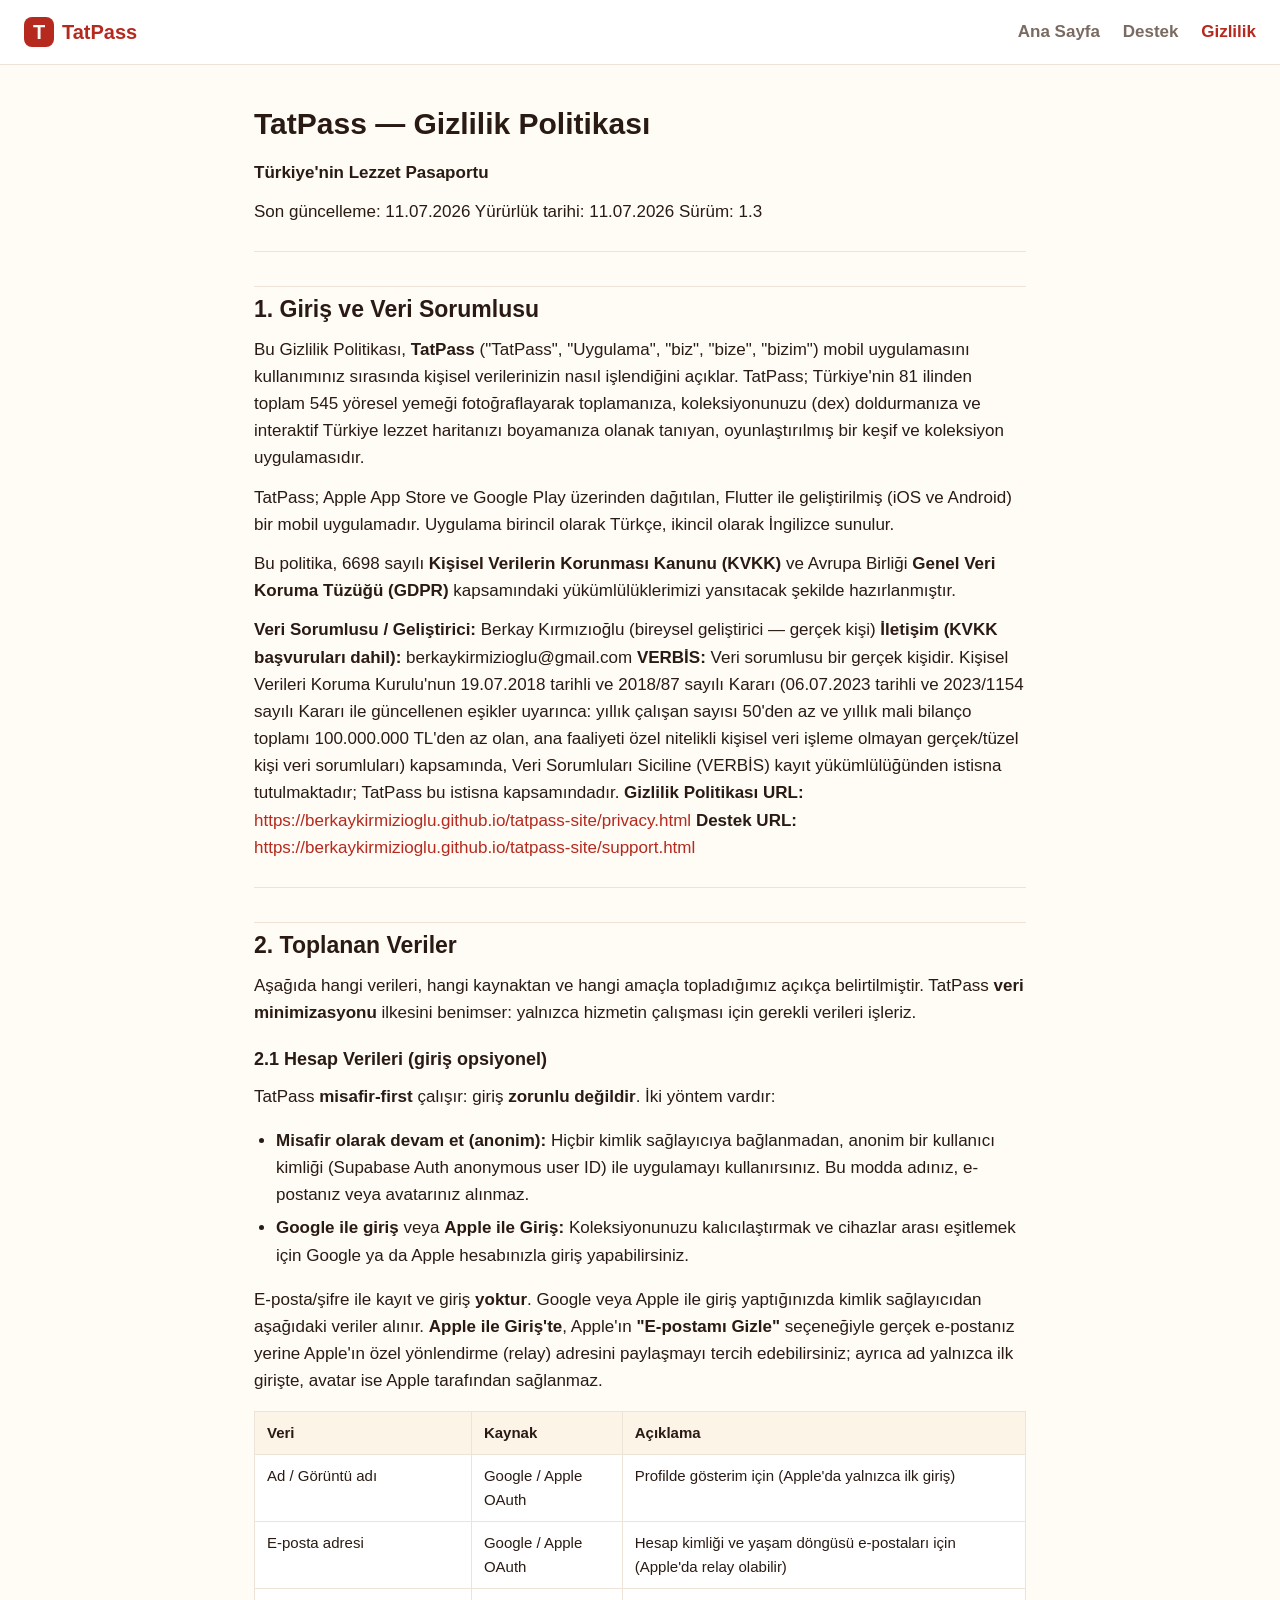
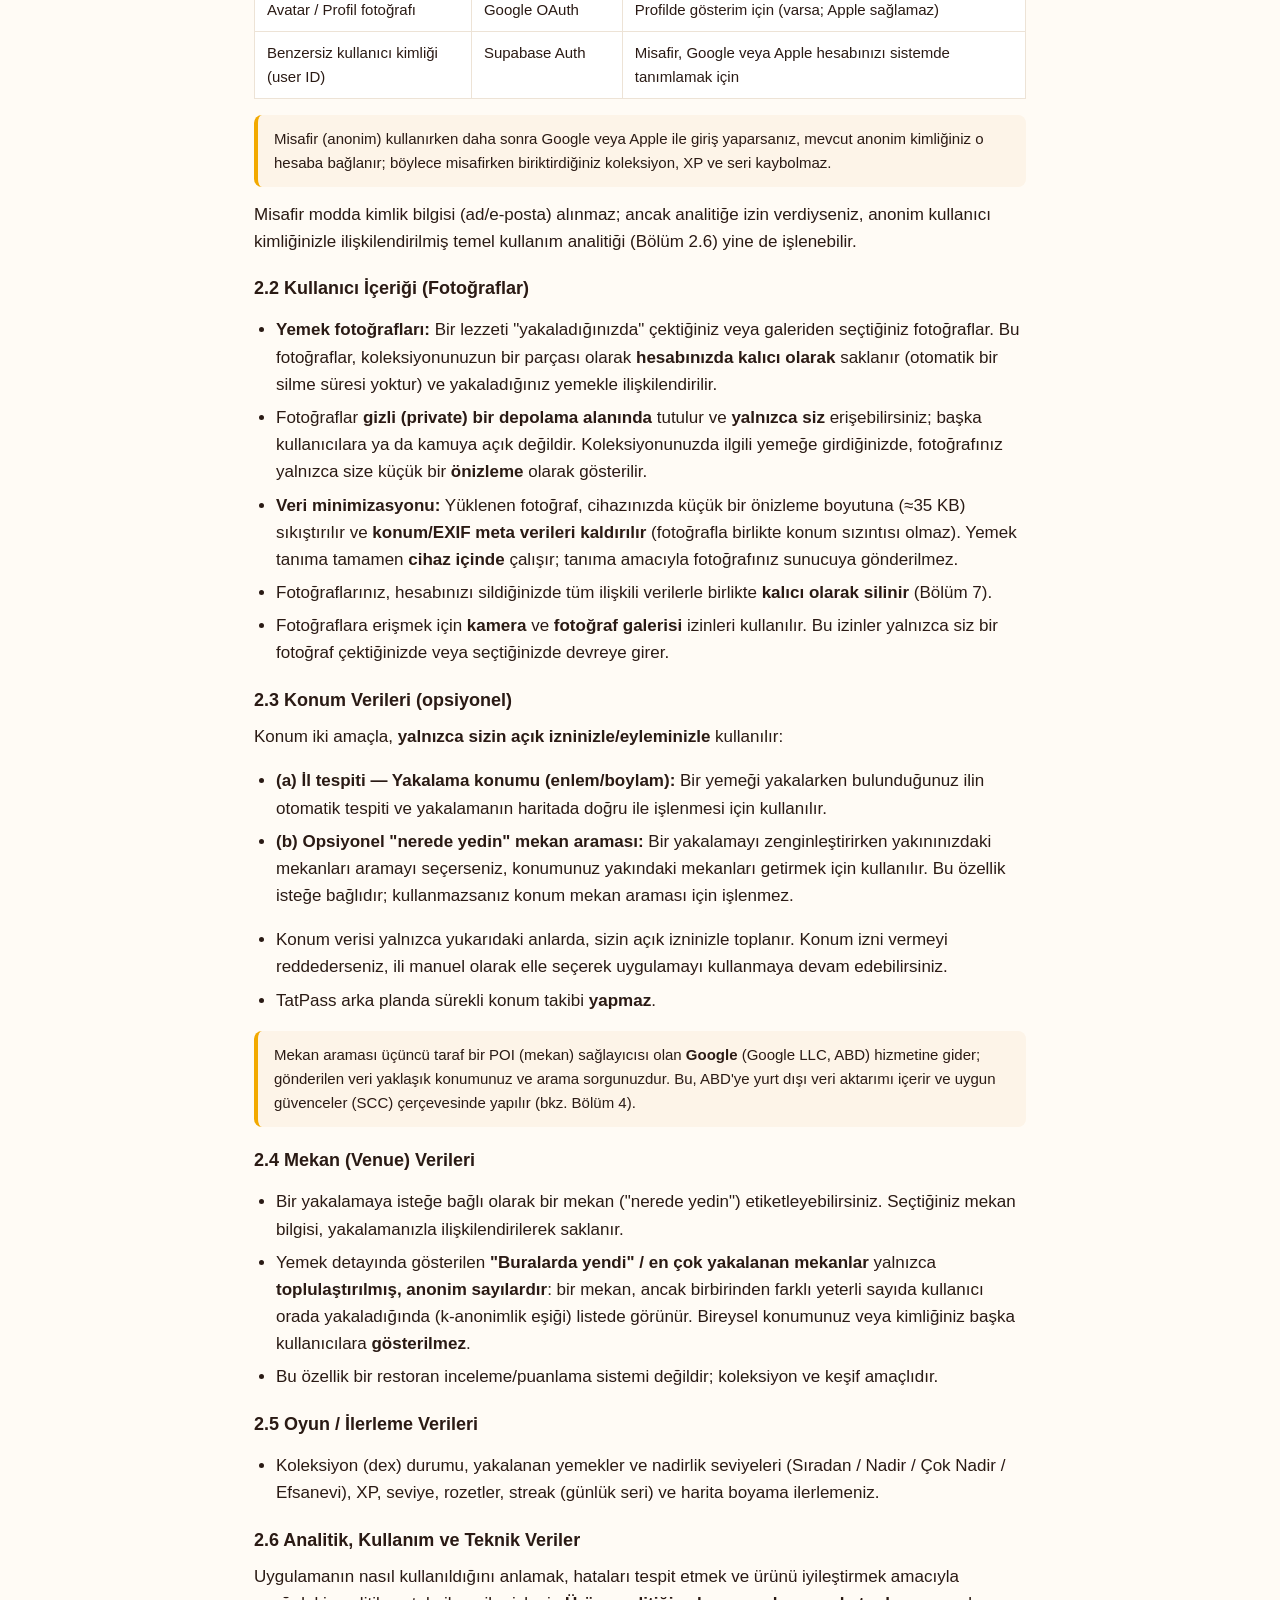
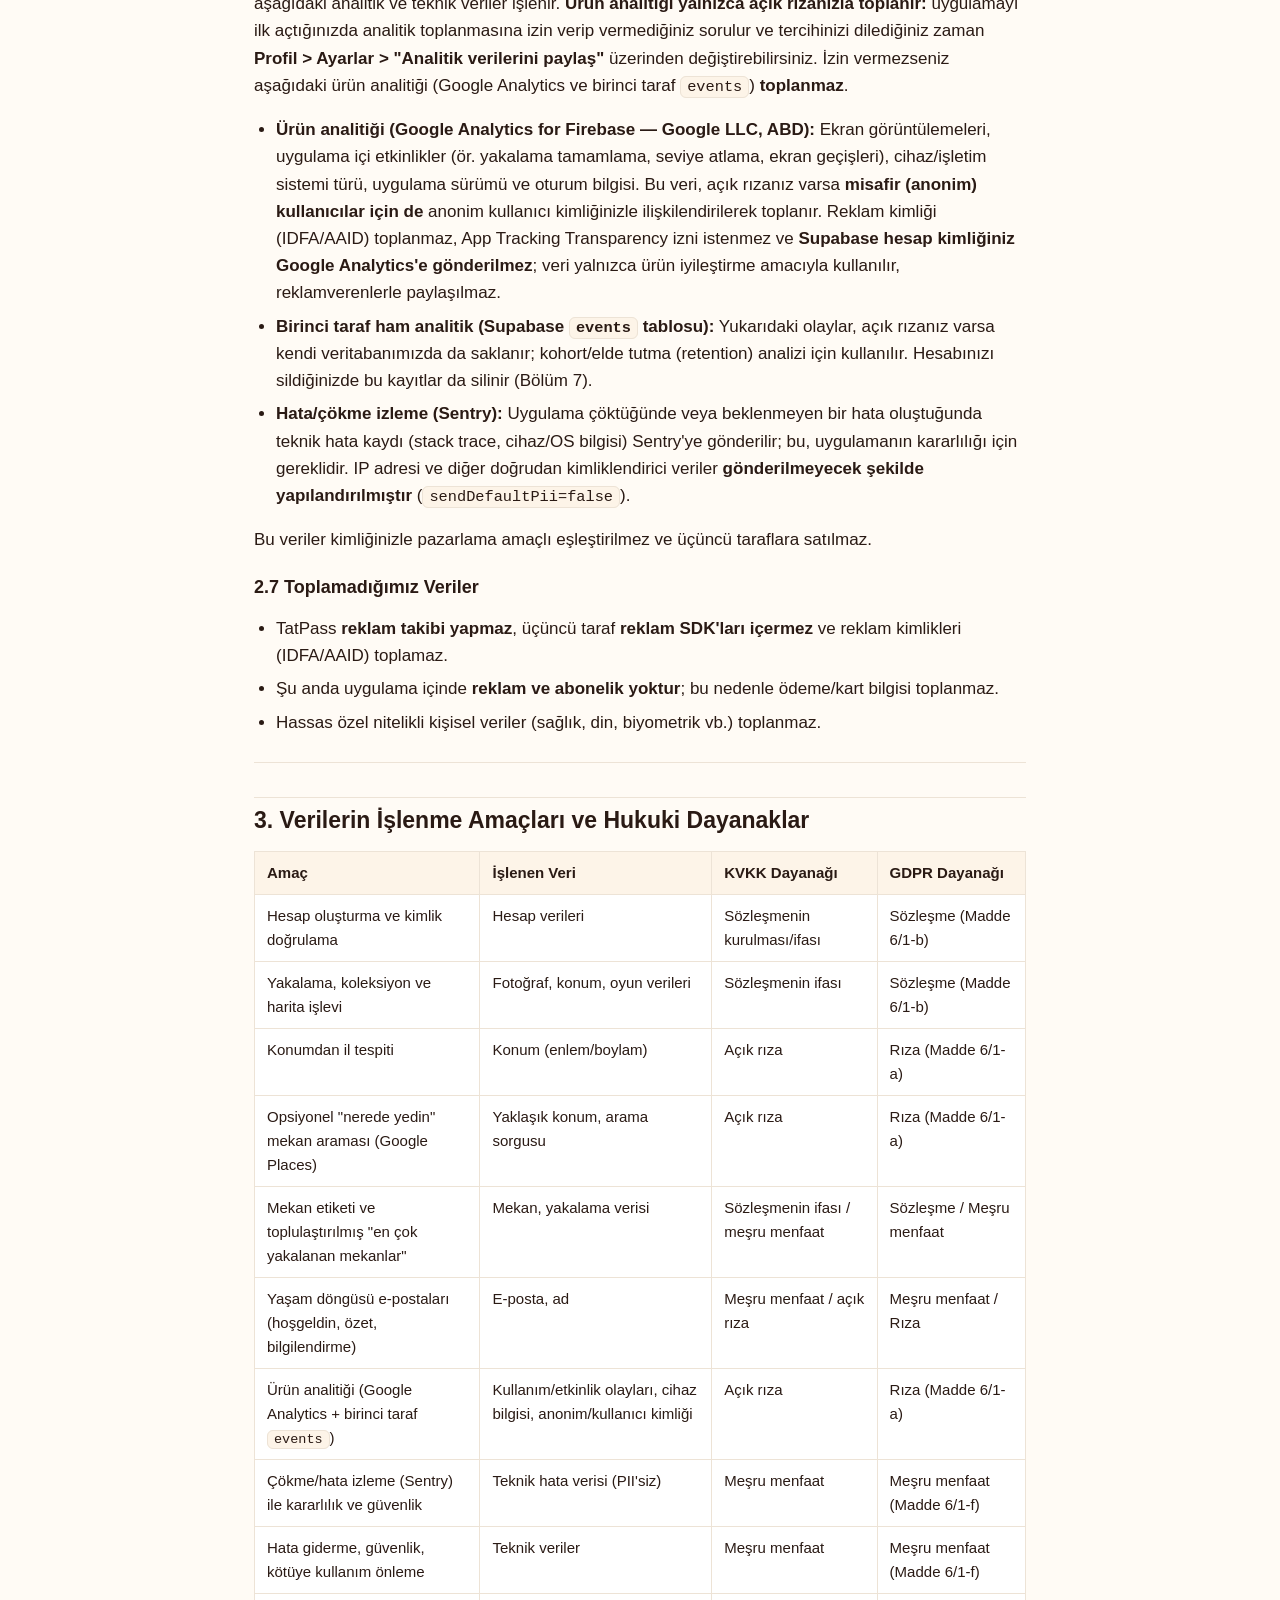
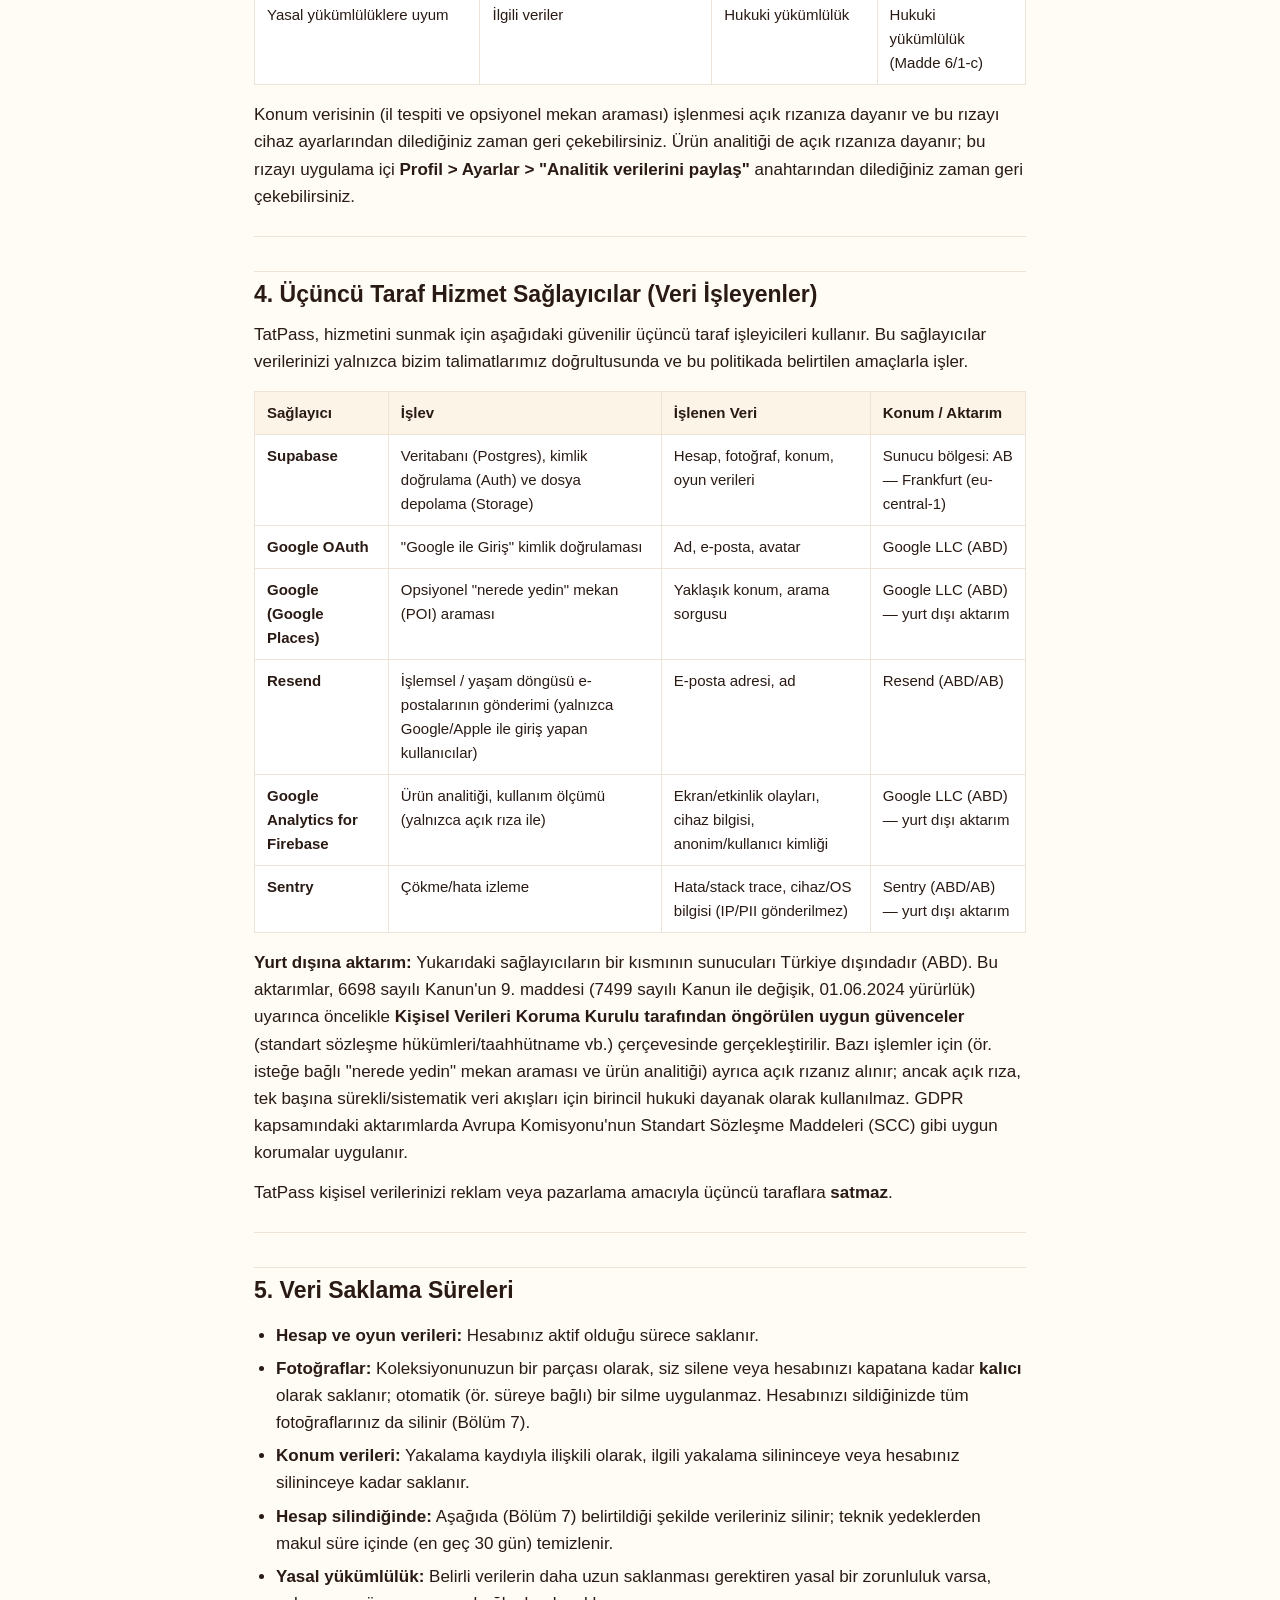
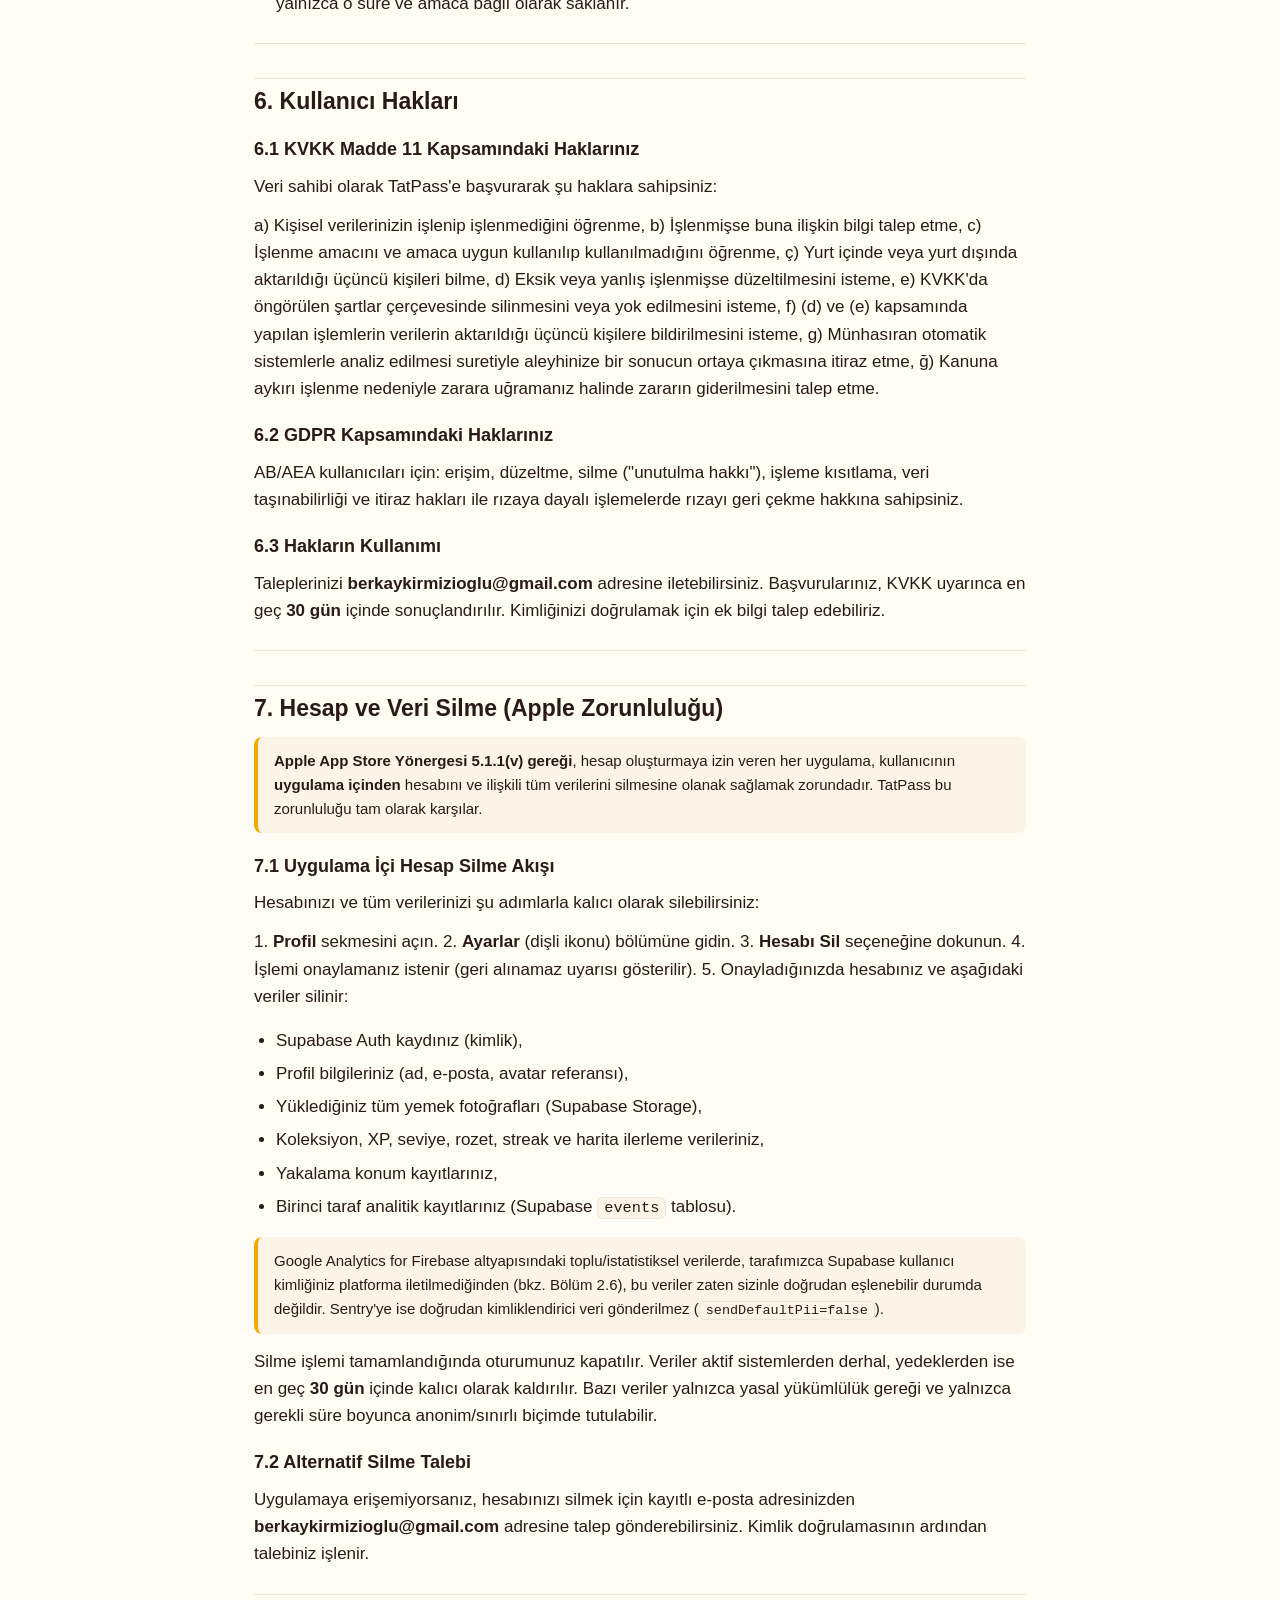
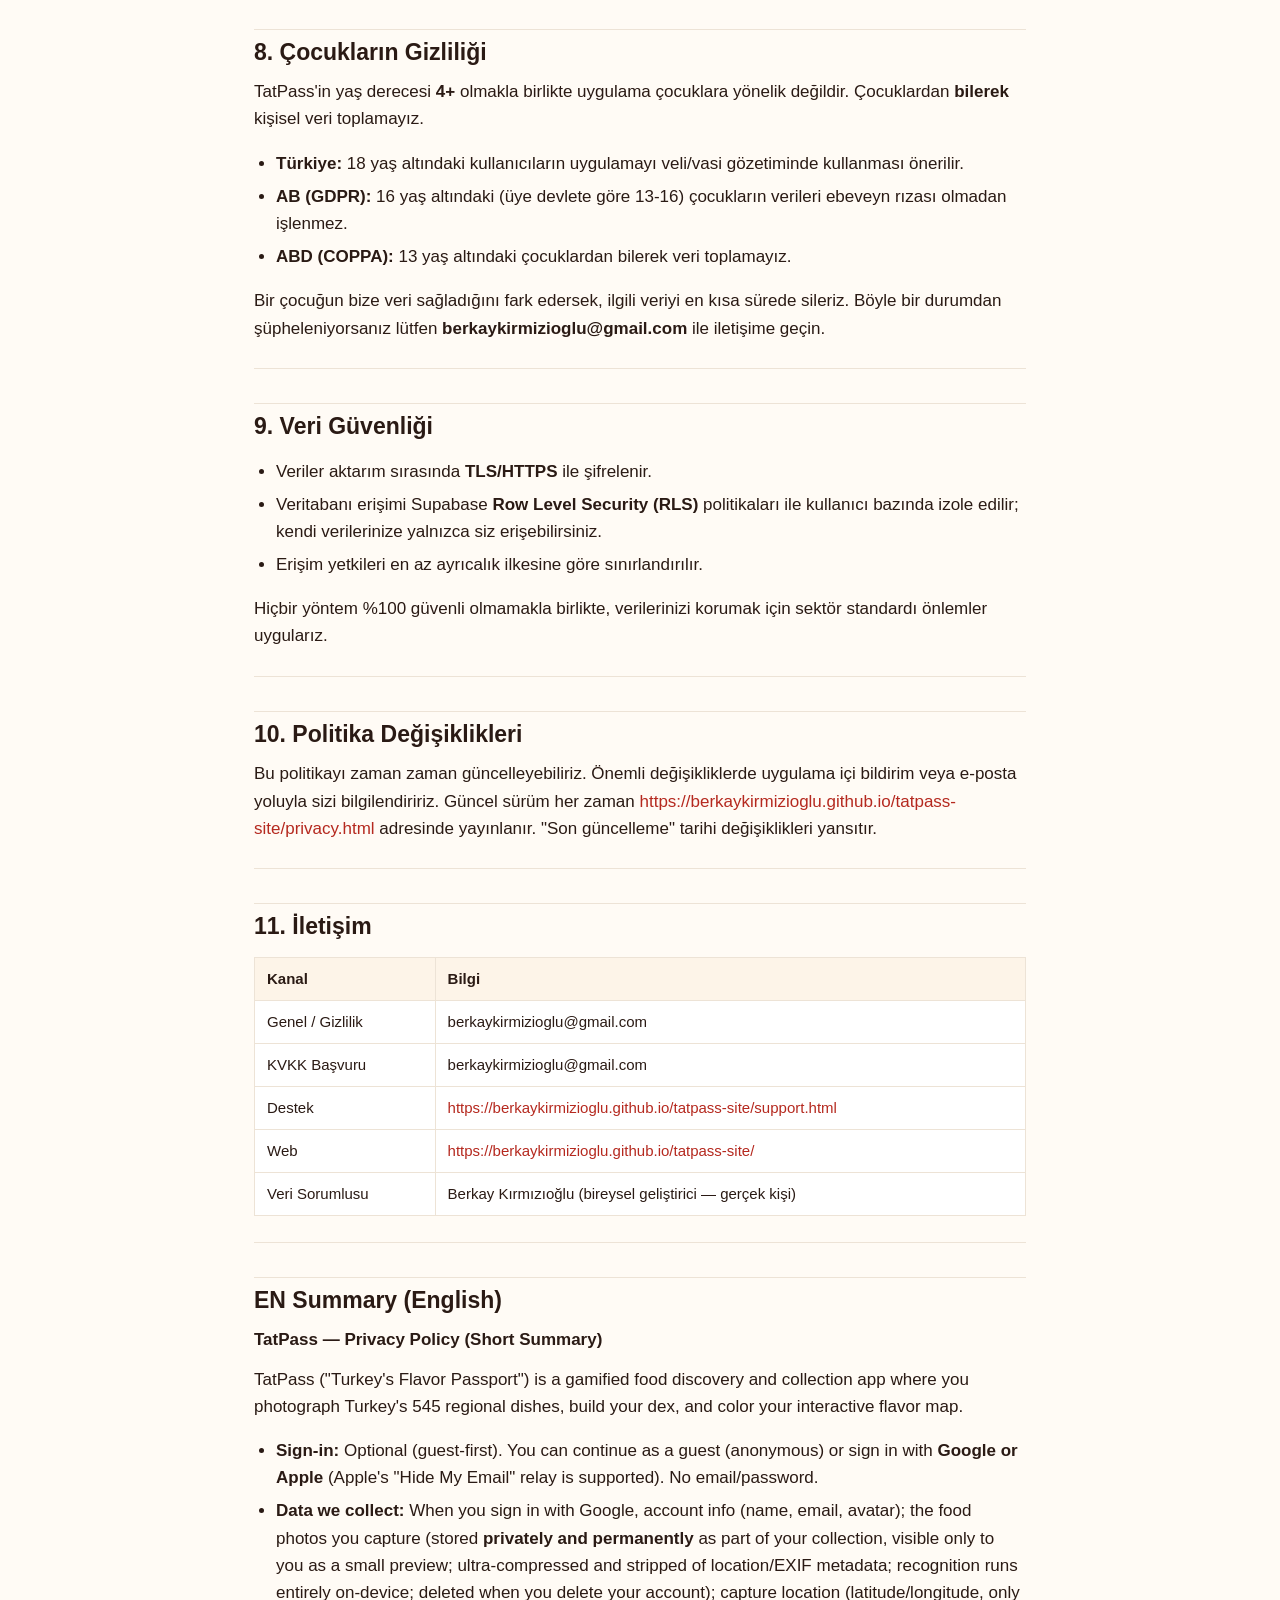
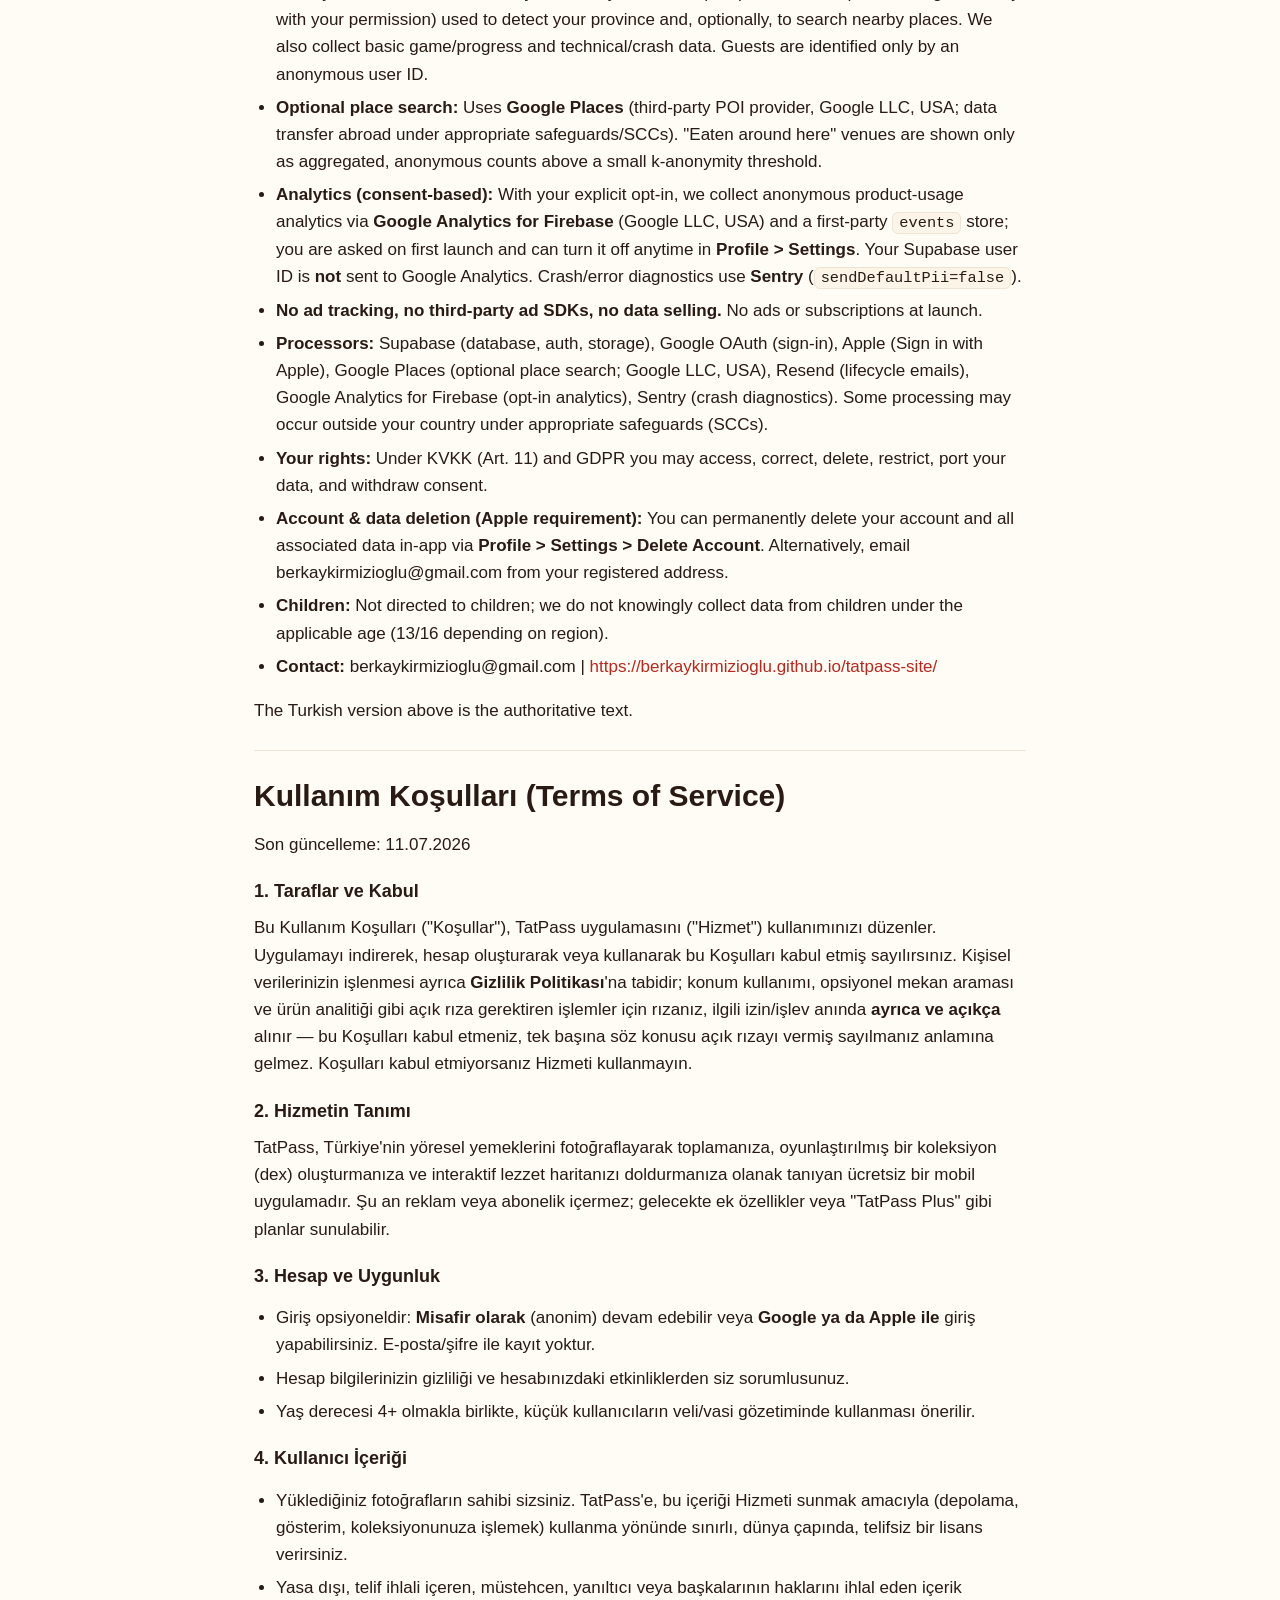
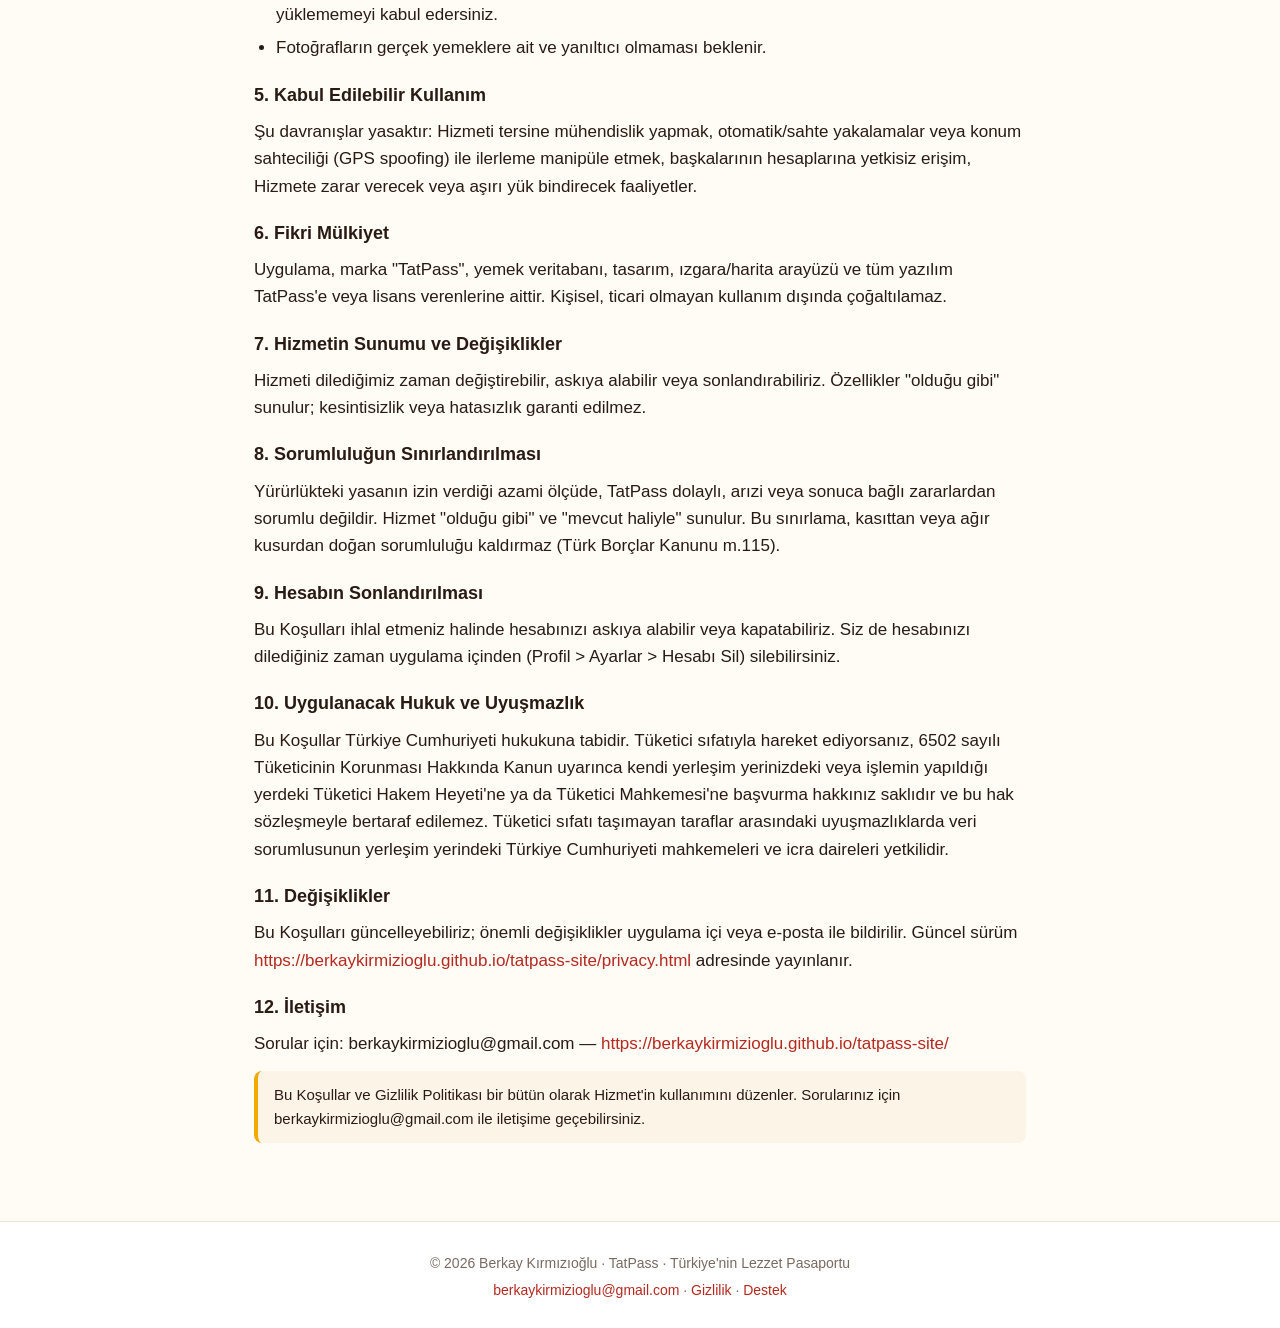
==== commit f373ae40: "fix(privacy): gizlilik politikası v1.3 — Foursquare→Google Places, GA4/Sentry beyanı, Apple girişi, " ====
--- a/privacy.html
+++ b/privacy.html
@@ -1,89 +1,52 @@
-<!doctype html><html lang="tr"><head><meta charset="utf-8">
-<meta name="viewport" content="width=device-width,initial-scale=1">
-<title>Gizlilik Politikası — TatPass</title>
-<meta name="description" content="TatPass — Türkiye'nin Lezzet Pasaportu. Gizlilik Politikası.">
-<style>
-:root{--pom:#B5291F;--pomdark:#7E160F;--cream:#FFFBF5;--ink:#2A1A14;--ink2:#5E5048;--saf:#F2A900}
-*{box-sizing:border-box}body{margin:0;font-family:-apple-system,BlinkMacSystemFont,'Segoe UI',Roboto,Helvetica,Arial,sans-serif;
-background:var(--cream);color:var(--ink);line-height:1.65;-webkit-text-size-adjust:100%}
-.wrap{max-width:760px;margin:0 auto;padding:24px 20px 64px}
-header.site{background:linear-gradient(135deg,var(--pom),var(--pomdark));color:#fff;padding:28px 20px}
-header.site .wrap{padding:0;max-width:760px}
-.brand{font-size:28px;font-weight:900;letter-spacing:.5px}
-.tag{opacity:.9;font-size:14px;margin-top:4px}
-nav{margin-top:14px}nav a{color:#fff;text-decoration:none;font-weight:700;font-size:14px;margin-right:18px;opacity:.92;border-bottom:2px solid transparent;padding-bottom:2px}
-nav a:hover{opacity:1;border-color:var(--saf)}
-h1{font-size:26px;margin:8px 0 4px}h2{font-size:20px;margin-top:32px;color:var(--pomdark)}h3{font-size:16px;margin-top:22px}
-a{color:var(--pom)}table{border-collapse:collapse;width:100%;margin:16px 0;font-size:14px}
-th,td{border:1px solid #E3D9C8;padding:8px 10px;text-align:left}th{background:#F7F2EA}
-code{background:#F7F2EA;padding:2px 5px;border-radius:4px;font-size:.92em}
-hr{border:none;border-top:1px solid #E3D9C8;margin:28px 0}
-.muted{color:var(--ink2);font-size:13px}.updated{color:var(--ink2);font-size:13px;margin-top:2px}
-footer{margin-top:48px;padding-top:20px;border-top:1px solid #E3D9C8;color:var(--ink2);font-size:13px}
-.card{background:#fff;border:1px solid #E3D9C8;border-radius:16px;padding:20px;margin:18px 0}
-</style></head><body>
-<header class="site"><div class="wrap">
-<div class="brand">TatPass</div><div class="tag">Türkiye'nin Lezzet Pasaportu</div>
-<nav><a href="index.html">Ana Sayfa</a><a href="privacy.html" style="border-color:var(--saf);opacity:1">Gizlilik</a><a href="support.html">Destek</a></nav>
-</div></header>
-<div class="wrap"><h1 id="tatpass-gizlilik-politikas">TatPass — Gizlilik Politikası</h1>
+<!DOCTYPE html>
+<html lang="tr">
+<head>
+<meta charset="utf-8">
+<meta name="viewport" content="width=device-width, initial-scale=1">
+<title>TatPass — Gizlilik Politikası</title>
+<meta name="description" content="TatPass — Türkiye'nin Lezzet Pasaportu. 81 ilden 545 yöresel lezzeti yakala, topla, haritanı boya.">
+<link rel="stylesheet" href="style.css">
+</head>
+<body>
+<header class="site-header">
+  <a class="brand" href="index.html"><span class="brand-mark">T</span> TatPass</a>
+  <nav class="site-nav">
+    <a href="index.html">Ana Sayfa</a>
+    <a href="support.html">Destek</a>
+    <a href="privacy.html" class="active">Gizlilik</a>
+  </nav>
+</header>
+<main>
+<h1>TatPass — Gizlilik Politikası</h1>
 <p><strong>Türkiye'nin Lezzet Pasaportu</strong></p>
-<p>Son güncelleme: 03.07.2026
-Yürürlük tarihi: 03.07.2026
-Sürüm: 1.1</p>
-<hr />
-<h2 id="1-giris-ve-veri-sorumlusu">1. Giriş ve Veri Sorumlusu</h2>
+<p>Son güncelleme: 11.07.2026 Yürürlük tarihi: 11.07.2026 Sürüm: 1.3</p>
+<hr>
+<h2>1. Giriş ve Veri Sorumlusu</h2>
 <p>Bu Gizlilik Politikası, <strong>TatPass</strong> ("TatPass", "Uygulama", "biz", "bize", "bizim") mobil uygulamasını kullanımınız sırasında kişisel verilerinizin nasıl işlendiğini açıklar. TatPass; Türkiye'nin 81 ilinden toplam 545 yöresel yemeği fotoğraflayarak toplamanıza, koleksiyonunuzu (dex) doldurmanıza ve interaktif Türkiye lezzet haritanızı boyamanıza olanak tanıyan, oyunlaştırılmış bir keşif ve koleksiyon uygulamasıdır.</p>
 <p>TatPass; Apple App Store ve Google Play üzerinden dağıtılan, Flutter ile geliştirilmiş (iOS ve Android) bir mobil uygulamadır. Uygulama birincil olarak Türkçe, ikincil olarak İngilizce sunulur.</p>
 <p>Bu politika, 6698 sayılı <strong>Kişisel Verilerin Korunması Kanunu (KVKK)</strong> ve Avrupa Birliği <strong>Genel Veri Koruma Tüzüğü (GDPR)</strong> kapsamındaki yükümlülüklerimizi yansıtacak şekilde hazırlanmıştır.</p>
-<p><strong>Veri Sorumlusu / Geliştirici:</strong> Berkay Kırmızıoğlu (bireysel geliştirici — gerçek kişi)
-<strong>İletişim (KVKK başvuruları dahil):</strong> berkaykirmizioglu@gmail.com
-<strong>VERBİS:</strong> Veri sorumlusu bir gerçek kişidir. KVKK Kurulu'nun 2018/32 sayılı kararı kapsamında, yıllık çalışan sayısı 50'den az ve yıllık mali bilanço toplamı ilgili eşiğin altında olan (ve ana faaliyeti özel nitelikli kişisel veri işleme olmayan) gerçek kişi veri sorumluları VERBİS'e kayıt yükümlülüğünden istisna tutulmuştur; bu istisna kapsamındadır.
-<strong>Gizlilik Politikası URL:</strong> https://berkaykirmizioglu.github.io/tatpass-site/privacy.html
-<strong>Destek URL:</strong> https://berkaykirmizioglu.github.io/tatpass-site/support.html</p>
-<hr />
-<h2 id="2-toplanan-veriler">2. Toplanan Veriler</h2>
+<p><strong>Veri Sorumlusu / Geliştirici:</strong> Berkay Kırmızıoğlu (bireysel geliştirici — gerçek kişi) <strong>İletişim (KVKK başvuruları dahil):</strong> berkaykirmizioglu@gmail.com <strong>VERBİS:</strong> Veri sorumlusu bir gerçek kişidir. Kişisel Verileri Koruma Kurulu'nun 19.07.2018 tarihli ve 2018/87 sayılı Kararı (06.07.2023 tarihli ve 2023/1154 sayılı Kararı ile güncellenen eşikler uyarınca: yıllık çalışan sayısı 50'den az ve yıllık mali bilanço toplamı 100.000.000 TL'den az olan, ana faaliyeti özel nitelikli kişisel veri işleme olmayan gerçek/tüzel kişi veri sorumluları) kapsamında, Veri Sorumluları Siciline (VERBİS) kayıt yükümlülüğünden istisna tutulmaktadır; TatPass bu istisna kapsamındadır. <strong>Gizlilik Politikası URL:</strong> <a href="https://berkaykirmizioglu.github.io/tatpass-site/privacy.html">https://berkaykirmizioglu.github.io/tatpass-site/privacy.html</a> <strong>Destek URL:</strong> <a href="https://berkaykirmizioglu.github.io/tatpass-site/support.html">https://berkaykirmizioglu.github.io/tatpass-site/support.html</a></p>
+<hr>
+<h2>2. Toplanan Veriler</h2>
 <p>Aşağıda hangi verileri, hangi kaynaktan ve hangi amaçla topladığımız açıkça belirtilmiştir. TatPass <strong>veri minimizasyonu</strong> ilkesini benimser: yalnızca hizmetin çalışması için gerekli verileri işleriz.</p>
-<h3 id="21-hesap-verileri-giris-opsiyonel">2.1 Hesap Verileri (giriş opsiyonel)</h3>
-<p>TatPass <strong>misafir-first</strong> çalışır: giriş <strong>zorunlu değildir</strong>. İki yöntem vardır:
-- <strong>Misafir olarak devam et (anonim):</strong> Hiçbir kimlik sağlayıcıya bağlanmadan, anonim bir kullanıcı kimliği (Supabase Auth anonymous user ID) ile uygulamayı kullanırsınız. Bu modda adınız, e-postanız veya avatarınız alınmaz.
-- <strong>Google ile giriş:</strong> Koleksiyonunuzu kalıcılaştırmak ve cihazlar arası eşitlemek için Google ile giriş yapabilirsiniz.</p>
-<p>E-posta/şifre ile kayıt ve giriş <strong>yoktur</strong>. <strong>Apple ile Giriş sunulmaz.</strong> Google ile giriş yaptığınızda kimlik sağlayıcıdan aşağıdaki veriler alınır:</p>
-<table>
-<thead>
-<tr>
-<th>Veri</th>
-<th>Kaynak</th>
-<th>Açıklama</th>
-</tr>
-</thead>
-<tbody>
-<tr>
-<td>Ad / Görüntü adı</td>
-<td>Google OAuth</td>
-<td>Profilde gösterim için</td>
-</tr>
-<tr>
-<td>E-posta adresi</td>
-<td>Google OAuth</td>
-<td>Hesap kimliği ve yaşam döngüsü e-postaları için</td>
-</tr>
-<tr>
-<td>Avatar / Profil fotoğrafı</td>
-<td>Google OAuth</td>
-<td>Profilde gösterim için (varsa)</td>
-</tr>
-<tr>
-<td>Benzersiz kullanıcı kimliği (user ID)</td>
-<td>Supabase Auth</td>
-<td>Misafir veya Google hesabınızı sistemde tanımlamak için</td>
-</tr>
-</tbody>
-</table>
-<blockquote>
-<p>Misafir (anonim) kullanırken daha sonra Google ile giriş yaparsanız, mevcut anonim kimliğiniz Google hesabınıza bağlanır; böylece misafirken biriktirdiğiniz koleksiyon, XP ve seri kaybolmaz.</p>
-</blockquote>
-<h3 id="22-kullanc-icerigi-fotograflar">2.2 Kullanıcı İçeriği (Fotoğraflar)</h3>
+<h3>2.1 Hesap Verileri (giriş opsiyonel)</h3>
+<p>TatPass <strong>misafir-first</strong> çalışır: giriş <strong>zorunlu değildir</strong>. İki yöntem vardır:</p>
+<ul>
+<li><strong>Misafir olarak devam et (anonim):</strong> Hiçbir kimlik sağlayıcıya bağlanmadan, anonim bir kullanıcı kimliği (Supabase Auth anonymous user ID) ile uygulamayı kullanırsınız. Bu modda adınız, e-postanız veya avatarınız alınmaz.</li>
+<li><strong>Google ile giriş</strong> veya <strong>Apple ile Giriş:</strong> Koleksiyonunuzu kalıcılaştırmak ve cihazlar arası eşitlemek için Google ya da Apple hesabınızla giriş yapabilirsiniz.</li>
+</ul>
+<p>E-posta/şifre ile kayıt ve giriş <strong>yoktur</strong>. Google veya Apple ile giriş yaptığınızda kimlik sağlayıcıdan aşağıdaki veriler alınır. <strong>Apple ile Giriş'te</strong>, Apple'ın <strong>"E-postamı Gizle"</strong> seçeneğiyle gerçek e-postanız yerine Apple'ın özel yönlendirme (relay) adresini paylaşmayı tercih edebilirsiniz; ayrıca ad yalnızca ilk girişte, avatar ise Apple tarafından sağlanmaz.</p>
+<div class="table-wrap"><table>
+<thead><tr><th>Veri</th><th>Kaynak</th><th>Açıklama</th></tr></thead>
+<tbody>
+<tr><td>Ad / Görüntü adı</td><td>Google / Apple OAuth</td><td>Profilde gösterim için (Apple'da yalnızca ilk giriş)</td></tr>
+<tr><td>E-posta adresi</td><td>Google / Apple OAuth</td><td>Hesap kimliği ve yaşam döngüsü e-postaları için (Apple'da relay olabilir)</td></tr>
+<tr><td>Avatar / Profil fotoğrafı</td><td>Google OAuth</td><td>Profilde gösterim için (varsa; Apple sağlamaz)</td></tr>
+<tr><td>Benzersiz kullanıcı kimliği (user ID)</td><td>Supabase Auth</td><td>Misafir, Google veya Apple hesabınızı sistemde tanımlamak için</td></tr>
+</tbody></table></div>
+<blockquote>Misafir (anonim) kullanırken daha sonra Google veya Apple ile giriş yaparsanız, mevcut anonim kimliğiniz o hesaba bağlanır; böylece misafirken biriktirdiğiniz koleksiyon, XP ve seri kaybolmaz.</blockquote>
+<p>Misafir modda kimlik bilgisi (ad/e-posta) alınmaz; ancak analitiğe izin verdiyseniz, anonim kullanıcı kimliğinizle ilişkilendirilmiş temel kullanım analitiği (Bölüm 2.6) yine de işlenebilir.</p>
+<h3>2.2 Kullanıcı İçeriği (Fotoğraflar)</h3>
 <ul>
 <li><strong>Yemek fotoğrafları:</strong> Bir lezzeti "yakaladığınızda" çektiğiniz veya galeriden seçtiğiniz fotoğraflar. Bu fotoğraflar, koleksiyonunuzun bir parçası olarak <strong>hesabınızda kalıcı olarak</strong> saklanır (otomatik bir silme süresi yoktur) ve yakaladığınız yemekle ilişkilendirilir.</li>
 <li>Fotoğraflar <strong>gizli (private) bir depolama alanında</strong> tutulur ve <strong>yalnızca siz</strong> erişebilirsiniz; başka kullanıcılara ya da kamuya açık değildir. Koleksiyonunuzda ilgili yemeğe girdiğinizde, fotoğrafınız yalnızca size küçük bir <strong>önizleme</strong> olarak gösterilir.</li>
@@ -91,148 +54,75 @@
 <li>Fotoğraflarınız, hesabınızı sildiğinizde tüm ilişkili verilerle birlikte <strong>kalıcı olarak silinir</strong> (Bölüm 7).</li>
 <li>Fotoğraflara erişmek için <strong>kamera</strong> ve <strong>fotoğraf galerisi</strong> izinleri kullanılır. Bu izinler yalnızca siz bir fotoğraf çektiğinizde veya seçtiğinizde devreye girer.</li>
 </ul>
-<h3 id="23-konum-verileri-opsiyonel">2.3 Konum Verileri (opsiyonel)</h3>
+<h3>2.3 Konum Verileri (opsiyonel)</h3>
 <p>Konum iki amaçla, <strong>yalnızca sizin açık izninizle/eyleminizle</strong> kullanılır:</p>
 <ul>
 <li><strong>(a) İl tespiti — Yakalama konumu (enlem/boylam):</strong> Bir yemeği yakalarken bulunduğunuz ilin otomatik tespiti ve yakalamanın haritada doğru ile işlenmesi için kullanılır.</li>
-<li>
-<p><strong>(b) Opsiyonel "nerede yedin" mekan araması:</strong> Bir yakalamayı zenginleştirirken yakınınızdaki mekanları aramayı seçerseniz, konumunuz yakındaki mekanları getirmek için kullanılır. Bu özellik isteğe bağlıdır; kullanmazsanız konum mekan araması için işlenmez.</p>
-</li>
-<li>
-<p>Konum verisi yalnızca yukarıdaki anlarda, sizin açık izninizle toplanır. Konum izni vermeyi reddederseniz, ili manuel olarak elle seçerek uygulamayı kullanmaya devam edebilirsiniz.</p>
-</li>
+<li><strong>(b) Opsiyonel "nerede yedin" mekan araması:</strong> Bir yakalamayı zenginleştirirken yakınınızdaki mekanları aramayı seçerseniz, konumunuz yakındaki mekanları getirmek için kullanılır. Bu özellik isteğe bağlıdır; kullanmazsanız konum mekan araması için işlenmez.</li>
+</ul>
+<ul>
+<li>Konum verisi yalnızca yukarıdaki anlarda, sizin açık izninizle toplanır. Konum izni vermeyi reddederseniz, ili manuel olarak elle seçerek uygulamayı kullanmaya devam edebilirsiniz.</li>
 <li>TatPass arka planda sürekli konum takibi <strong>yapmaz</strong>.</li>
 </ul>
-<blockquote>
-<p>Mekan araması üçüncü taraf bir POI (mekan) sağlayıcısı olan <strong>Foursquare</strong>'e gider; bu, yurt dışına veri aktarımı içerir (bkz. Bölüm 4).</p>
-</blockquote>
-<h3 id="24-mekan-venue-verileri">2.4 Mekan (Venue) Verileri</h3>
+<blockquote>Mekan araması üçüncü taraf bir POI (mekan) sağlayıcısı olan <strong>Google</strong> (Google LLC, ABD) hizmetine gider; gönderilen veri yaklaşık konumunuz ve arama sorgunuzdur. Bu, ABD'ye yurt dışı veri aktarımı içerir ve uygun güvenceler (SCC) çerçevesinde yapılır (bkz. Bölüm 4).</blockquote>
+<h3>2.4 Mekan (Venue) Verileri</h3>
 <ul>
 <li>Bir yakalamaya isteğe bağlı olarak bir mekan ("nerede yedin") etiketleyebilirsiniz. Seçtiğiniz mekan bilgisi, yakalamanızla ilişkilendirilerek saklanır.</li>
 <li>Yemek detayında gösterilen <strong>"Buralarda yendi" / en çok yakalanan mekanlar</strong> yalnızca <strong>toplulaştırılmış, anonim sayılardır</strong>: bir mekan, ancak birbirinden farklı yeterli sayıda kullanıcı orada yakaladığında (k-anonimlik eşiği) listede görünür. Bireysel konumunuz veya kimliğiniz başka kullanıcılara <strong>gösterilmez</strong>.</li>
 <li>Bu özellik bir restoran inceleme/puanlama sistemi değildir; koleksiyon ve keşif amaçlıdır.</li>
 </ul>
-<h3 id="25-oyun-ilerleme-verileri">2.5 Oyun / İlerleme Verileri</h3>
+<h3>2.5 Oyun / İlerleme Verileri</h3>
 <ul>
 <li>Koleksiyon (dex) durumu, yakalanan yemekler ve nadirlik seviyeleri (Sıradan / Nadir / Çok Nadir / Efsanevi), XP, seviye, rozetler, streak (günlük seri) ve harita boyama ilerlemeniz.</li>
 </ul>
-<h3 id="26-teknik-ve-kullanm-verileri">2.6 Teknik ve Kullanım Verileri</h3>
-<ul>
-<li>Cihaz türü, işletim sistemi sürümü, uygulama sürümü ve temel hata/çökme (crash) kayıtları (uygulamanın kararlılığını sağlamak için).</li>
-<li>Bu veriler kimliğinizle pazarlama amaçlı eşleştirilmez.</li>
-</ul>
-<h3 id="27-toplamadgmz-veriler">2.7 Toplamadığımız Veriler</h3>
+<h3>2.6 Analitik, Kullanım ve Teknik Veriler</h3>
+<p>Uygulamanın nasıl kullanıldığını anlamak, hataları tespit etmek ve ürünü iyileştirmek amacıyla aşağıdaki analitik ve teknik veriler işlenir. <strong>Ürün analitiği yalnızca açık rızanızla toplanır:</strong> uygulamayı ilk açtığınızda analitik toplanmasına izin verip vermediğiniz sorulur ve tercihinizi dilediğiniz zaman <strong>Profil &gt; Ayarlar &gt; "Analitik verilerini paylaş"</strong> üzerinden değiştirebilirsiniz. İzin vermezseniz aşağıdaki ürün analitiği (Google Analytics ve birinci taraf <code>events</code>) <strong>toplanmaz</strong>.</p>
+<ul>
+<li><strong>Ürün analitiği (Google Analytics for Firebase — Google LLC, ABD):</strong> Ekran görüntülemeleri, uygulama içi etkinlikler (ör. yakalama tamamlama, seviye atlama, ekran geçişleri), cihaz/işletim sistemi türü, uygulama sürümü ve oturum bilgisi. Bu veri, açık rızanız varsa <strong>misafir (anonim) kullanıcılar için de</strong> anonim kullanıcı kimliğinizle ilişkilendirilerek toplanır. Reklam kimliği (IDFA/AAID) toplanmaz, App Tracking Transparency izni istenmez ve <strong>Supabase hesap kimliğiniz Google Analytics'e gönderilmez</strong>; veri yalnızca ürün iyileştirme amacıyla kullanılır, reklamverenlerle paylaşılmaz.</li>
+<li><strong>Birinci taraf ham analitik (Supabase <code>events</code> tablosu):</strong> Yukarıdaki olaylar, açık rızanız varsa kendi veritabanımızda da saklanır; kohort/elde tutma (retention) analizi için kullanılır. Hesabınızı sildiğinizde bu kayıtlar da silinir (Bölüm 7).</li>
+<li><strong>Hata/çökme izleme (Sentry):</strong> Uygulama çöktüğünde veya beklenmeyen bir hata oluştuğunda teknik hata kaydı (stack trace, cihaz/OS bilgisi) Sentry'ye gönderilir; bu, uygulamanın kararlılığı için gereklidir. IP adresi ve diğer doğrudan kimliklendirici veriler <strong>gönderilmeyecek şekilde yapılandırılmıştır</strong> (<code>sendDefaultPii=false</code>).</li>
+</ul>
+<p>Bu veriler kimliğinizle pazarlama amaçlı eşleştirilmez ve üçüncü taraflara satılmaz.</p>
+<h3>2.7 Toplamadığımız Veriler</h3>
 <ul>
 <li>TatPass <strong>reklam takibi yapmaz</strong>, üçüncü taraf <strong>reklam SDK'ları içermez</strong> ve reklam kimlikleri (IDFA/AAID) toplamaz.</li>
 <li>Şu anda uygulama içinde <strong>reklam ve abonelik yoktur</strong>; bu nedenle ödeme/kart bilgisi toplanmaz.</li>
 <li>Hassas özel nitelikli kişisel veriler (sağlık, din, biyometrik vb.) toplanmaz.</li>
 </ul>
-<hr />
-<h2 id="3-verilerin-islenme-amaclar-ve-hukuki-dayanaklar">3. Verilerin İşlenme Amaçları ve Hukuki Dayanaklar</h2>
-<table>
-<thead>
-<tr>
-<th>Amaç</th>
-<th>İşlenen Veri</th>
-<th>KVKK Dayanağı</th>
-<th>GDPR Dayanağı</th>
-</tr>
-</thead>
-<tbody>
-<tr>
-<td>Hesap oluşturma ve kimlik doğrulama</td>
-<td>Hesap verileri</td>
-<td>Sözleşmenin kurulması/ifası</td>
-<td>Sözleşme (Madde 6/1-b)</td>
-</tr>
-<tr>
-<td>Yakalama, koleksiyon ve harita işlevi</td>
-<td>Fotoğraf, konum, oyun verileri</td>
-<td>Sözleşmenin ifası</td>
-<td>Sözleşme (Madde 6/1-b)</td>
-</tr>
-<tr>
-<td>Konumdan il tespiti</td>
-<td>Konum (enlem/boylam)</td>
-<td>Açık rıza</td>
-<td>Rıza (Madde 6/1-a)</td>
-</tr>
-<tr>
-<td>Opsiyonel "nerede yedin" mekan araması (Foursquare)</td>
-<td>Konum, arama sorgusu</td>
-<td>Açık rıza</td>
-<td>Rıza (Madde 6/1-a)</td>
-</tr>
-<tr>
-<td>Mekan etiketi ve toplulaştırılmış "en çok yakalanan mekanlar"</td>
-<td>Mekan, yakalama verisi</td>
-<td>Sözleşmenin ifası / meşru menfaat</td>
-<td>Sözleşme / Meşru menfaat</td>
-</tr>
-<tr>
-<td>Yaşam döngüsü e-postaları (hoşgeldin, özet, bilgilendirme)</td>
-<td>E-posta, ad</td>
-<td>Meşru menfaat / açık rıza</td>
-<td>Meşru menfaat / Rıza</td>
-</tr>
-<tr>
-<td>Hata giderme, güvenlik, kötüye kullanım önleme</td>
-<td>Teknik veriler</td>
-<td>Meşru menfaat</td>
-<td>Meşru menfaat (Madde 6/1-f)</td>
-</tr>
-<tr>
-<td>Yasal yükümlülüklere uyum</td>
-<td>İlgili veriler</td>
-<td>Hukuki yükümlülük</td>
-<td>Hukuki yükümlülük (Madde 6/1-c)</td>
-</tr>
-</tbody>
-</table>
-<p>Konum verisinin (il tespiti ve opsiyonel mekan araması) işlenmesi açık rızanıza dayanır ve bu rızayı cihaz ayarlarından dilediğiniz zaman geri çekebilirsiniz.</p>
-<hr />
-<h2 id="4-ucuncu-taraf-hizmet-saglayclar-veri-isleyenler">4. Üçüncü Taraf Hizmet Sağlayıcılar (Veri İşleyenler)</h2>
+<hr>
+<h2>3. Verilerin İşlenme Amaçları ve Hukuki Dayanaklar</h2>
+<div class="table-wrap"><table>
+<thead><tr><th>Amaç</th><th>İşlenen Veri</th><th>KVKK Dayanağı</th><th>GDPR Dayanağı</th></tr></thead>
+<tbody>
+<tr><td>Hesap oluşturma ve kimlik doğrulama</td><td>Hesap verileri</td><td>Sözleşmenin kurulması/ifası</td><td>Sözleşme (Madde 6/1-b)</td></tr>
+<tr><td>Yakalama, koleksiyon ve harita işlevi</td><td>Fotoğraf, konum, oyun verileri</td><td>Sözleşmenin ifası</td><td>Sözleşme (Madde 6/1-b)</td></tr>
+<tr><td>Konumdan il tespiti</td><td>Konum (enlem/boylam)</td><td>Açık rıza</td><td>Rıza (Madde 6/1-a)</td></tr>
+<tr><td>Opsiyonel "nerede yedin" mekan araması (Google Places)</td><td>Yaklaşık konum, arama sorgusu</td><td>Açık rıza</td><td>Rıza (Madde 6/1-a)</td></tr>
+<tr><td>Mekan etiketi ve toplulaştırılmış "en çok yakalanan mekanlar"</td><td>Mekan, yakalama verisi</td><td>Sözleşmenin ifası / meşru menfaat</td><td>Sözleşme / Meşru menfaat</td></tr>
+<tr><td>Yaşam döngüsü e-postaları (hoşgeldin, özet, bilgilendirme)</td><td>E-posta, ad</td><td>Meşru menfaat / açık rıza</td><td>Meşru menfaat / Rıza</td></tr>
+<tr><td>Ürün analitiği (Google Analytics + birinci taraf <code>events</code>)</td><td>Kullanım/etkinlik olayları, cihaz bilgisi, anonim/kullanıcı kimliği</td><td>Açık rıza</td><td>Rıza (Madde 6/1-a)</td></tr>
+<tr><td>Çökme/hata izleme (Sentry) ile kararlılık ve güvenlik</td><td>Teknik hata verisi (PII'siz)</td><td>Meşru menfaat</td><td>Meşru menfaat (Madde 6/1-f)</td></tr>
+<tr><td>Hata giderme, güvenlik, kötüye kullanım önleme</td><td>Teknik veriler</td><td>Meşru menfaat</td><td>Meşru menfaat (Madde 6/1-f)</td></tr>
+<tr><td>Yasal yükümlülüklere uyum</td><td>İlgili veriler</td><td>Hukuki yükümlülük</td><td>Hukuki yükümlülük (Madde 6/1-c)</td></tr>
+</tbody></table></div>
+<p>Konum verisinin (il tespiti ve opsiyonel mekan araması) işlenmesi açık rızanıza dayanır ve bu rızayı cihaz ayarlarından dilediğiniz zaman geri çekebilirsiniz. Ürün analitiği de açık rızanıza dayanır; bu rızayı uygulama içi <strong>Profil &gt; Ayarlar &gt; "Analitik verilerini paylaş"</strong> anahtarından dilediğiniz zaman geri çekebilirsiniz.</p>
+<hr>
+<h2>4. Üçüncü Taraf Hizmet Sağlayıcılar (Veri İşleyenler)</h2>
 <p>TatPass, hizmetini sunmak için aşağıdaki güvenilir üçüncü taraf işleyicileri kullanır. Bu sağlayıcılar verilerinizi yalnızca bizim talimatlarımız doğrultusunda ve bu politikada belirtilen amaçlarla işler.</p>
-<table>
-<thead>
-<tr>
-<th>Sağlayıcı</th>
-<th>İşlev</th>
-<th>İşlenen Veri</th>
-<th>Konum / Aktarım</th>
-</tr>
-</thead>
-<tbody>
-<tr>
-<td><strong>Supabase</strong></td>
-<td>Veritabanı (Postgres), kimlik doğrulama (Auth) ve dosya depolama (Storage)</td>
-<td>Hesap, fotoğraf, konum, oyun verileri</td>
-<td>Sunucu bölgesi: AB — Frankfurt (eu-central-1)</td>
-</tr>
-<tr>
-<td><strong>Google OAuth</strong></td>
-<td>"Google ile Giriş" kimlik doğrulaması</td>
-<td>Ad, e-posta, avatar</td>
-<td>Google LLC (ABD)</td>
-</tr>
-<tr>
-<td><strong>Foursquare</strong></td>
-<td>Opsiyonel "nerede yedin" mekan (POI) araması</td>
-<td>Konum, arama sorgusu</td>
-<td>Foursquare Labs, Inc. (ABD) — yurt dışı aktarım</td>
-</tr>
-<tr>
-<td><strong>Resend</strong></td>
-<td>İşlemsel / yaşam döngüsü e-postalarının gönderimi (yalnızca Google ile giriş yapan kullanıcılar)</td>
-<td>E-posta adresi, ad</td>
-<td>Resend (ABD/AB)</td>
-</tr>
-</tbody>
-</table>
-<p><strong>Yurt dışına aktarım:</strong> Bazı sağlayıcıların sunucuları Türkiye dışında bulunabilir. KVKK kapsamında bu aktarımlar açık rızanıza ve/veya KVKK Madde 9'da öngörülen uygun güvenceler (taahhütname, yeterlilik kararları, standart sözleşme hükümleri) çerçevesinde gerçekleştirilir. GDPR kapsamındaki aktarımlarda Standart Sözleşme Maddeleri (SCC) gibi uygun korumalar uygulanır.</p>
+<div class="table-wrap"><table>
+<thead><tr><th>Sağlayıcı</th><th>İşlev</th><th>İşlenen Veri</th><th>Konum / Aktarım</th></tr></thead>
+<tbody>
+<tr><td><strong>Supabase</strong></td><td>Veritabanı (Postgres), kimlik doğrulama (Auth) ve dosya depolama (Storage)</td><td>Hesap, fotoğraf, konum, oyun verileri</td><td>Sunucu bölgesi: AB — Frankfurt (eu-central-1)</td></tr>
+<tr><td><strong>Google OAuth</strong></td><td>"Google ile Giriş" kimlik doğrulaması</td><td>Ad, e-posta, avatar</td><td>Google LLC (ABD)</td></tr>
+<tr><td><strong>Google (Google Places)</strong></td><td>Opsiyonel "nerede yedin" mekan (POI) araması</td><td>Yaklaşık konum, arama sorgusu</td><td>Google LLC (ABD) — yurt dışı aktarım</td></tr>
+<tr><td><strong>Resend</strong></td><td>İşlemsel / yaşam döngüsü e-postalarının gönderimi (yalnızca Google/Apple ile giriş yapan kullanıcılar)</td><td>E-posta adresi, ad</td><td>Resend (ABD/AB)</td></tr>
+<tr><td><strong>Google Analytics for Firebase</strong></td><td>Ürün analitiği, kullanım ölçümü (yalnızca açık rıza ile)</td><td>Ekran/etkinlik olayları, cihaz bilgisi, anonim/kullanıcı kimliği</td><td>Google LLC (ABD) — yurt dışı aktarım</td></tr>
+<tr><td><strong>Sentry</strong></td><td>Çökme/hata izleme</td><td>Hata/stack trace, cihaz/OS bilgisi (IP/PII gönderilmez)</td><td>Sentry (ABD/AB) — yurt dışı aktarım</td></tr>
+</tbody></table></div>
+<p><strong>Yurt dışına aktarım:</strong> Yukarıdaki sağlayıcıların bir kısmının sunucuları Türkiye dışındadır (ABD). Bu aktarımlar, 6698 sayılı Kanun'un 9. maddesi (7499 sayılı Kanun ile değişik, 01.06.2024 yürürlük) uyarınca öncelikle <strong>Kişisel Verileri Koruma Kurulu tarafından öngörülen uygun güvenceler</strong> (standart sözleşme hükümleri/taahhütname vb.) çerçevesinde gerçekleştirilir. Bazı işlemler için (ör. isteğe bağlı "nerede yedin" mekan araması ve ürün analitiği) ayrıca açık rızanız alınır; ancak açık rıza, tek başına sürekli/sistematik veri akışları için birincil hukuki dayanak olarak kullanılmaz. GDPR kapsamındaki aktarımlarda Avrupa Komisyonu'nun Standart Sözleşme Maddeleri (SCC) gibi uygun korumalar uygulanır.</p>
 <p>TatPass kişisel verilerinizi reklam veya pazarlama amacıyla üçüncü taraflara <strong>satmaz</strong>.</p>
-<hr />
-<h2 id="5-veri-saklama-sureleri">5. Veri Saklama Süreleri</h2>
+<hr>
+<h2>5. Veri Saklama Süreleri</h2>
 <ul>
 <li><strong>Hesap ve oyun verileri:</strong> Hesabınız aktif olduğu sürece saklanır.</li>
 <li><strong>Fotoğraflar:</strong> Koleksiyonunuzun bir parçası olarak, siz silene veya hesabınızı kapatana kadar <strong>kalıcı</strong> olarak saklanır; otomatik (ör. süreye bağlı) bir silme uygulanmaz. Hesabınızı sildiğinizde tüm fotoğraflarınız da silinir (Bölüm 7).</li>
@@ -240,47 +130,35 @@
 <li><strong>Hesap silindiğinde:</strong> Aşağıda (Bölüm 7) belirtildiği şekilde verileriniz silinir; teknik yedeklerden makul süre içinde (en geç 30 gün) temizlenir.</li>
 <li><strong>Yasal yükümlülük:</strong> Belirli verilerin daha uzun saklanması gerektiren yasal bir zorunluluk varsa, yalnızca o süre ve amaca bağlı olarak saklanır.</li>
 </ul>
-<hr />
-<h2 id="6-kullanc-haklar">6. Kullanıcı Hakları</h2>
-<h3 id="61-kvkk-madde-11-kapsamndaki-haklarnz">6.1 KVKK Madde 11 Kapsamındaki Haklarınız</h3>
+<hr>
+<h2>6. Kullanıcı Hakları</h2>
+<h3>6.1 KVKK Madde 11 Kapsamındaki Haklarınız</h3>
 <p>Veri sahibi olarak TatPass'e başvurarak şu haklara sahipsiniz:</p>
-<p>a) Kişisel verilerinizin işlenip işlenmediğini öğrenme,
-b) İşlenmişse buna ilişkin bilgi talep etme,
-c) İşlenme amacını ve amaca uygun kullanılıp kullanılmadığını öğrenme,
-ç) Yurt içinde veya yurt dışında aktarıldığı üçüncü kişileri bilme,
-d) Eksik veya yanlış işlenmişse düzeltilmesini isteme,
-e) KVKK'da öngörülen şartlar çerçevesinde silinmesini veya yok edilmesini isteme,
-f) (d) ve (e) kapsamında yapılan işlemlerin verilerin aktarıldığı üçüncü kişilere bildirilmesini isteme,
-g) Münhasıran otomatik sistemlerle analiz edilmesi suretiyle aleyhinize bir sonucun ortaya çıkmasına itiraz etme,
-ğ) Kanuna aykırı işlenme nedeniyle zarara uğramanız halinde zararın giderilmesini talep etme.</p>
-<h3 id="62-gdpr-kapsamndaki-haklarnz">6.2 GDPR Kapsamındaki Haklarınız</h3>
+<p>a) Kişisel verilerinizin işlenip işlenmediğini öğrenme, b) İşlenmişse buna ilişkin bilgi talep etme, c) İşlenme amacını ve amaca uygun kullanılıp kullanılmadığını öğrenme, ç) Yurt içinde veya yurt dışında aktarıldığı üçüncü kişileri bilme, d) Eksik veya yanlış işlenmişse düzeltilmesini isteme, e) KVKK'da öngörülen şartlar çerçevesinde silinmesini veya yok edilmesini isteme, f) (d) ve (e) kapsamında yapılan işlemlerin verilerin aktarıldığı üçüncü kişilere bildirilmesini isteme, g) Münhasıran otomatik sistemlerle analiz edilmesi suretiyle aleyhinize bir sonucun ortaya çıkmasına itiraz etme, ğ) Kanuna aykırı işlenme nedeniyle zarara uğramanız halinde zararın giderilmesini talep etme.</p>
+<h3>6.2 GDPR Kapsamındaki Haklarınız</h3>
 <p>AB/AEA kullanıcıları için: erişim, düzeltme, silme ("unutulma hakkı"), işleme kısıtlama, veri taşınabilirliği ve itiraz hakları ile rızaya dayalı işlemelerde rızayı geri çekme hakkına sahipsiniz.</p>
-<h3 id="63-haklarn-kullanm">6.3 Hakların Kullanımı</h3>
+<h3>6.3 Hakların Kullanımı</h3>
 <p>Taleplerinizi <strong>berkaykirmizioglu@gmail.com</strong> adresine iletebilirsiniz. Başvurularınız, KVKK uyarınca en geç <strong>30 gün</strong> içinde sonuçlandırılır. Kimliğinizi doğrulamak için ek bilgi talep edebiliriz.</p>
-<hr />
-<h2 id="7-hesap-ve-veri-silme-apple-zorunlulugu">7. Hesap ve Veri Silme (Apple Zorunluluğu)</h2>
-<blockquote>
-<p><strong>Apple App Store Yönergesi 5.1.1(v) gereği</strong>, hesap oluşturmaya izin veren her uygulama, kullanıcının <strong>uygulama içinden</strong> hesabını ve ilişkili tüm verilerini silmesine olanak sağlamak zorundadır. TatPass bu zorunluluğu tam olarak karşılar.</p>
-</blockquote>
-<h3 id="71-uygulama-ici-hesap-silme-aks">7.1 Uygulama İçi Hesap Silme Akışı</h3>
+<hr>
+<h2>7. Hesap ve Veri Silme (Apple Zorunluluğu)</h2>
+<blockquote><strong>Apple App Store Yönergesi 5.1.1(v) gereği</strong>, hesap oluşturmaya izin veren her uygulama, kullanıcının <strong>uygulama içinden</strong> hesabını ve ilişkili tüm verilerini silmesine olanak sağlamak zorundadır. TatPass bu zorunluluğu tam olarak karşılar.</blockquote>
+<h3>7.1 Uygulama İçi Hesap Silme Akışı</h3>
 <p>Hesabınızı ve tüm verilerinizi şu adımlarla kalıcı olarak silebilirsiniz:</p>
-<ol>
-<li><strong>Profil</strong> sekmesini açın.</li>
-<li><strong>Ayarlar</strong> (dişli ikonu) bölümüne gidin.</li>
-<li><strong>Hesabı Sil</strong> seçeneğine dokunun.</li>
-<li>İşlemi onaylamanız istenir (geri alınamaz uyarısı gösterilir).</li>
-<li>Onayladığınızda hesabınız ve aşağıdaki veriler silinir:
-   - Supabase Auth kaydınız (kimlik),
-   - Profil bilgileriniz (ad, e-posta, avatar referansı),
-   - Yüklediğiniz tüm yemek fotoğrafları (Supabase Storage),
-   - Koleksiyon, XP, seviye, rozet, streak ve harita ilerleme verileriniz,
-   - Yakalama konum kayıtlarınız.</li>
-</ol>
+<p>1. <strong>Profil</strong> sekmesini açın. 2. <strong>Ayarlar</strong> (dişli ikonu) bölümüne gidin. 3. <strong>Hesabı Sil</strong> seçeneğine dokunun. 4. İşlemi onaylamanız istenir (geri alınamaz uyarısı gösterilir). 5. Onayladığınızda hesabınız ve aşağıdaki veriler silinir:</p>
+<ul>
+<li>Supabase Auth kaydınız (kimlik),</li>
+<li>Profil bilgileriniz (ad, e-posta, avatar referansı),</li>
+<li>Yüklediğiniz tüm yemek fotoğrafları (Supabase Storage),</li>
+<li>Koleksiyon, XP, seviye, rozet, streak ve harita ilerleme verileriniz,</li>
+<li>Yakalama konum kayıtlarınız,</li>
+<li>Birinci taraf analitik kayıtlarınız (Supabase <code>events</code> tablosu).</li>
+</ul>
+<blockquote>Google Analytics for Firebase altyapısındaki toplu/istatistiksel verilerde, tarafımızca Supabase kullanıcı kimliğiniz platforma iletilmediğinden (bkz. Bölüm 2.6), bu veriler zaten sizinle doğrudan eşlenebilir durumda değildir. Sentry'ye ise doğrudan kimliklendirici veri gönderilmez (<code>sendDefaultPii=false</code>).</blockquote>
 <p>Silme işlemi tamamlandığında oturumunuz kapatılır. Veriler aktif sistemlerden derhal, yedeklerden ise en geç <strong>30 gün</strong> içinde kalıcı olarak kaldırılır. Bazı veriler yalnızca yasal yükümlülük gereği ve yalnızca gerekli süre boyunca anonim/sınırlı biçimde tutulabilir.</p>
-<h3 id="72-alternatif-silme-talebi">7.2 Alternatif Silme Talebi</h3>
+<h3>7.2 Alternatif Silme Talebi</h3>
 <p>Uygulamaya erişemiyorsanız, hesabınızı silmek için kayıtlı e-posta adresinizden <strong>berkaykirmizioglu@gmail.com</strong> adresine talep gönderebilirsiniz. Kimlik doğrulamasının ardından talebiniz işlenir.</p>
-<hr />
-<h2 id="8-cocuklarn-gizliligi">8. Çocukların Gizliliği</h2>
+<hr>
+<h2>8. Çocukların Gizliliği</h2>
 <p>TatPass'in yaş derecesi <strong>4+</strong> olmakla birlikte uygulama çocuklara yönelik değildir. Çocuklardan <strong>bilerek</strong> kişisel veri toplamayız.</p>
 <ul>
 <li><strong>Türkiye:</strong> 18 yaş altındaki kullanıcıların uygulamayı veli/vasi gözetiminde kullanması önerilir.</li>
@@ -288,102 +166,85 @@
 <li><strong>ABD (COPPA):</strong> 13 yaş altındaki çocuklardan bilerek veri toplamayız.</li>
 </ul>
 <p>Bir çocuğun bize veri sağladığını fark edersek, ilgili veriyi en kısa sürede sileriz. Böyle bir durumdan şüpheleniyorsanız lütfen <strong>berkaykirmizioglu@gmail.com</strong> ile iletişime geçin.</p>
-<hr />
-<h2 id="9-veri-guvenligi">9. Veri Güvenliği</h2>
+<hr>
+<h2>9. Veri Güvenliği</h2>
 <ul>
 <li>Veriler aktarım sırasında <strong>TLS/HTTPS</strong> ile şifrelenir.</li>
 <li>Veritabanı erişimi Supabase <strong>Row Level Security (RLS)</strong> politikaları ile kullanıcı bazında izole edilir; kendi verilerinize yalnızca siz erişebilirsiniz.</li>
 <li>Erişim yetkileri en az ayrıcalık ilkesine göre sınırlandırılır.</li>
 </ul>
 <p>Hiçbir yöntem %100 güvenli olmamakla birlikte, verilerinizi korumak için sektör standardı önlemler uygularız.</p>
-<hr />
-<h2 id="10-politika-degisiklikleri">10. Politika Değişiklikleri</h2>
-<p>Bu politikayı zaman zaman güncelleyebiliriz. Önemli değişikliklerde uygulama içi bildirim veya e-posta yoluyla sizi bilgilendiririz. Güncel sürüm her zaman https://berkaykirmizioglu.github.io/tatpass-site/privacy.html adresinde yayınlanır. "Son güncelleme" tarihi değişiklikleri yansıtır.</p>
-<hr />
-<h2 id="11-iletisim">11. İletişim</h2>
-<table>
-<thead>
-<tr>
-<th>Kanal</th>
-<th>Bilgi</th>
-</tr>
-</thead>
-<tbody>
-<tr>
-<td>Genel / Gizlilik</td>
-<td>berkaykirmizioglu@gmail.com</td>
-</tr>
-<tr>
-<td>KVKK Başvuru</td>
-<td>berkaykirmizioglu@gmail.com</td>
-</tr>
-<tr>
-<td>Destek</td>
-<td>https://berkaykirmizioglu.github.io/tatpass-site/support.html</td>
-</tr>
-<tr>
-<td>Web</td>
-<td>https://berkaykirmizioglu.github.io/tatpass-site/</td>
-</tr>
-<tr>
-<td>Veri Sorumlusu</td>
-<td>Berkay Kırmızıoğlu (bireysel geliştirici — gerçek kişi)</td>
-</tr>
-</tbody>
-</table>
-<hr />
-<h2 id="en-summary-english">EN Summary (English)</h2>
+<hr>
+<h2>10. Politika Değişiklikleri</h2>
+<p>Bu politikayı zaman zaman güncelleyebiliriz. Önemli değişikliklerde uygulama içi bildirim veya e-posta yoluyla sizi bilgilendiririz. Güncel sürüm her zaman <a href="https://berkaykirmizioglu.github.io/tatpass-site/privacy.html">https://berkaykirmizioglu.github.io/tatpass-site/privacy.html</a> adresinde yayınlanır. "Son güncelleme" tarihi değişiklikleri yansıtır.</p>
+<hr>
+<h2>11. İletişim</h2>
+<div class="table-wrap"><table>
+<thead><tr><th>Kanal</th><th>Bilgi</th></tr></thead>
+<tbody>
+<tr><td>Genel / Gizlilik</td><td>berkaykirmizioglu@gmail.com</td></tr>
+<tr><td>KVKK Başvuru</td><td>berkaykirmizioglu@gmail.com</td></tr>
+<tr><td>Destek</td><td><a href="https://berkaykirmizioglu.github.io/tatpass-site/support.html">https://berkaykirmizioglu.github.io/tatpass-site/support.html</a></td></tr>
+<tr><td>Web</td><td><a href="https://berkaykirmizioglu.github.io/tatpass-site/">https://berkaykirmizioglu.github.io/tatpass-site/</a></td></tr>
+<tr><td>Veri Sorumlusu</td><td>Berkay Kırmızıoğlu (bireysel geliştirici — gerçek kişi)</td></tr>
+</tbody></table></div>
+<hr>
+<h2>EN Summary (English)</h2>
 <p><strong>TatPass — Privacy Policy (Short Summary)</strong></p>
 <p>TatPass ("Turkey's Flavor Passport") is a gamified food discovery and collection app where you photograph Turkey's 545 regional dishes, build your dex, and color your interactive flavor map.</p>
 <ul>
-<li><strong>Sign-in:</strong> Optional (guest-first). You can continue as a guest (anonymous) or sign in with Google. No email/password; no Apple sign-in.</li>
+<li><strong>Sign-in:</strong> Optional (guest-first). You can continue as a guest (anonymous) or sign in with <strong>Google or Apple</strong> (Apple's "Hide My Email" relay is supported). No email/password.</li>
 <li><strong>Data we collect:</strong> When you sign in with Google, account info (name, email, avatar); the food photos you capture (stored <strong>privately and permanently</strong> as part of your collection, visible only to you as a small preview; ultra-compressed and stripped of location/EXIF metadata; recognition runs entirely on-device; deleted when you delete your account); capture location (latitude/longitude, only with your permission) used to detect your province and, optionally, to search nearby places. We also collect basic game/progress and technical/crash data. Guests are identified only by an anonymous user ID.</li>
-<li><strong>Optional place search:</strong> Uses <strong>Foursquare</strong> (third-party POI provider; data transfer abroad). "Eaten around here" venues are shown only as aggregated, anonymous counts above a small k-anonymity threshold.</li>
+<li><strong>Optional place search:</strong> Uses <strong>Google Places</strong> (third-party POI provider, Google LLC, USA; data transfer abroad under appropriate safeguards/SCCs). "Eaten around here" venues are shown only as aggregated, anonymous counts above a small k-anonymity threshold.</li>
+<li><strong>Analytics (consent-based):</strong> With your explicit opt-in, we collect anonymous product-usage analytics via <strong>Google Analytics for Firebase</strong> (Google LLC, USA) and a first-party <code>events</code> store; you are asked on first launch and can turn it off anytime in <strong>Profile &gt; Settings</strong>. Your Supabase user ID is <strong>not</strong> sent to Google Analytics. Crash/error diagnostics use <strong>Sentry</strong> (<code>sendDefaultPii=false</code>).</li>
 <li><strong>No ad tracking, no third-party ad SDKs, no data selling.</strong> No ads or subscriptions at launch.</li>
-<li><strong>Processors:</strong> Supabase (database, auth, storage), Google OAuth (sign-in), Foursquare (optional place search), Resend (lifecycle emails). Some processing may occur outside your country under appropriate safeguards (SCCs).</li>
+<li><strong>Processors:</strong> Supabase (database, auth, storage), Google OAuth (sign-in), Apple (Sign in with Apple), Google Places (optional place search; Google LLC, USA), Resend (lifecycle emails), Google Analytics for Firebase (opt-in analytics), Sentry (crash diagnostics). Some processing may occur outside your country under appropriate safeguards (SCCs).</li>
 <li><strong>Your rights:</strong> Under KVKK (Art. 11) and GDPR you may access, correct, delete, restrict, port your data, and withdraw consent.</li>
 <li><strong>Account &amp; data deletion (Apple requirement):</strong> You can permanently delete your account and all associated data in-app via <strong>Profile &gt; Settings &gt; Delete Account</strong>. Alternatively, email berkaykirmizioglu@gmail.com from your registered address.</li>
 <li><strong>Children:</strong> Not directed to children; we do not knowingly collect data from children under the applicable age (13/16 depending on region).</li>
-<li><strong>Contact:</strong> berkaykirmizioglu@gmail.com | https://berkaykirmizioglu.github.io/tatpass-site/</li>
+<li><strong>Contact:</strong> berkaykirmizioglu@gmail.com | <a href="https://berkaykirmizioglu.github.io/tatpass-site/">https://berkaykirmizioglu.github.io/tatpass-site/</a></li>
 </ul>
 <p>The Turkish version above is the authoritative text.</p>
-<hr />
-<h1 id="kullanm-kosullar-terms-of-service-taslak">Kullanım Koşulları (Terms of Service) — Taslak</h1>
-<p>Son güncelleme: 03.07.2026</p>
-<h3 id="1-taraflar-ve-kabul">1. Taraflar ve Kabul</h3>
-<p>Bu Kullanım Koşulları ("Koşullar"), TatPass uygulamasını ("Hizmet") kullanımınızı düzenler. Uygulamayı indirerek, hesap oluşturarak veya kullanarak bu Koşulları ve Gizlilik Politikası'nı kabul etmiş sayılırsınız. Kabul etmiyorsanız Hizmeti kullanmayın.</p>
-<h3 id="2-hizmetin-tanm">2. Hizmetin Tanımı</h3>
+<hr>
+<h1>Kullanım Koşulları (Terms of Service)</h1>
+<p>Son güncelleme: 11.07.2026</p>
+<h3>1. Taraflar ve Kabul</h3>
+<p>Bu Kullanım Koşulları ("Koşullar"), TatPass uygulamasını ("Hizmet") kullanımınızı düzenler. Uygulamayı indirerek, hesap oluşturarak veya kullanarak bu Koşulları kabul etmiş sayılırsınız. Kişisel verilerinizin işlenmesi ayrıca <strong>Gizlilik Politikası</strong>'na tabidir; konum kullanımı, opsiyonel mekan araması ve ürün analitiği gibi açık rıza gerektiren işlemler için rızanız, ilgili izin/işlev anında <strong>ayrıca ve açıkça</strong> alınır — bu Koşulları kabul etmeniz, tek başına söz konusu açık rızayı vermiş sayılmanız anlamına gelmez. Koşulları kabul etmiyorsanız Hizmeti kullanmayın.</p>
+<h3>2. Hizmetin Tanımı</h3>
 <p>TatPass, Türkiye'nin yöresel yemeklerini fotoğraflayarak toplamanıza, oyunlaştırılmış bir koleksiyon (dex) oluşturmanıza ve interaktif lezzet haritanızı doldurmanıza olanak tanıyan ücretsiz bir mobil uygulamadır. Şu an reklam veya abonelik içermez; gelecekte ek özellikler veya "TatPass Plus" gibi planlar sunulabilir.</p>
-<h3 id="3-hesap-ve-uygunluk">3. Hesap ve Uygunluk</h3>
-<ul>
-<li>Giriş opsiyoneldir: <strong>Misafir olarak</strong> (anonim) devam edebilir veya <strong>Google ile</strong> giriş yapabilirsiniz. E-posta/şifre ile kayıt ve Apple ile Giriş yoktur.</li>
+<h3>3. Hesap ve Uygunluk</h3>
+<ul>
+<li>Giriş opsiyoneldir: <strong>Misafir olarak</strong> (anonim) devam edebilir veya <strong>Google ya da Apple ile</strong> giriş yapabilirsiniz. E-posta/şifre ile kayıt yoktur.</li>
 <li>Hesap bilgilerinizin gizliliği ve hesabınızdaki etkinliklerden siz sorumlusunuz.</li>
 <li>Yaş derecesi 4+ olmakla birlikte, küçük kullanıcıların veli/vasi gözetiminde kullanması önerilir.</li>
 </ul>
-<h3 id="4-kullanc-icerigi">4. Kullanıcı İçeriği</h3>
+<h3>4. Kullanıcı İçeriği</h3>
 <ul>
 <li>Yüklediğiniz fotoğrafların sahibi sizsiniz. TatPass'e, bu içeriği Hizmeti sunmak amacıyla (depolama, gösterim, koleksiyonunuza işlemek) kullanma yönünde sınırlı, dünya çapında, telifsiz bir lisans verirsiniz.</li>
 <li>Yasa dışı, telif ihlali içeren, müstehcen, yanıltıcı veya başkalarının haklarını ihlal eden içerik yüklememeyi kabul edersiniz.</li>
 <li>Fotoğrafların gerçek yemeklere ait ve yanıltıcı olmaması beklenir.</li>
 </ul>
-<h3 id="5-kabul-edilebilir-kullanm">5. Kabul Edilebilir Kullanım</h3>
+<h3>5. Kabul Edilebilir Kullanım</h3>
 <p>Şu davranışlar yasaktır: Hizmeti tersine mühendislik yapmak, otomatik/sahte yakalamalar veya konum sahteciliği (GPS spoofing) ile ilerleme manipüle etmek, başkalarının hesaplarına yetkisiz erişim, Hizmete zarar verecek veya aşırı yük bindirecek faaliyetler.</p>
-<h3 id="6-fikri-mulkiyet">6. Fikri Mülkiyet</h3>
+<h3>6. Fikri Mülkiyet</h3>
 <p>Uygulama, marka "TatPass", yemek veritabanı, tasarım, ızgara/harita arayüzü ve tüm yazılım TatPass'e veya lisans verenlerine aittir. Kişisel, ticari olmayan kullanım dışında çoğaltılamaz.</p>
-<h3 id="7-hizmetin-sunumu-ve-degisiklikler">7. Hizmetin Sunumu ve Değişiklikler</h3>
+<h3>7. Hizmetin Sunumu ve Değişiklikler</h3>
 <p>Hizmeti dilediğimiz zaman değiştirebilir, askıya alabilir veya sonlandırabiliriz. Özellikler "olduğu gibi" sunulur; kesintisizlik veya hatasızlık garanti edilmez.</p>
-<h3 id="8-sorumlulugun-snrlandrlmas">8. Sorumluluğun Sınırlandırılması</h3>
-<p>Yürürlükteki yasanın izin verdiği azami ölçüde, TatPass dolaylı, arızi veya sonuca bağlı zararlardan sorumlu değildir. Hizmet "olduğu gibi" ve "mevcut haliyle" sunulur.</p>
-<h3 id="9-hesabn-sonlandrlmas">9. Hesabın Sonlandırılması</h3>
+<h3>8. Sorumluluğun Sınırlandırılması</h3>
+<p>Yürürlükteki yasanın izin verdiği azami ölçüde, TatPass dolaylı, arızi veya sonuca bağlı zararlardan sorumlu değildir. Hizmet "olduğu gibi" ve "mevcut haliyle" sunulur. Bu sınırlama, kasıttan veya ağır kusurdan doğan sorumluluğu kaldırmaz (Türk Borçlar Kanunu m.115).</p>
+<h3>9. Hesabın Sonlandırılması</h3>
 <p>Bu Koşulları ihlal etmeniz halinde hesabınızı askıya alabilir veya kapatabiliriz. Siz de hesabınızı dilediğiniz zaman uygulama içinden (Profil &gt; Ayarlar &gt; Hesabı Sil) silebilirsiniz.</p>
-<h3 id="10-uygulanacak-hukuk-ve-uyusmazlk">10. Uygulanacak Hukuk ve Uyuşmazlık</h3>
-<p>Bu Koşullar Türkiye Cumhuriyeti hukukuna tabidir. Uyuşmazlıklarda, veri sorumlusunun yerleşim yerindeki Türkiye Cumhuriyeti mahkemeleri ve icra daireleri yetkilidir. Tüketici mevzuatından doğan haklarınız saklıdır.</p>
-<h3 id="11-degisiklikler">11. Değişiklikler</h3>
-<p>Bu Koşulları güncelleyebiliriz; önemli değişiklikler uygulama içi veya e-posta ile bildirilir. Güncel sürüm https://berkaykirmizioglu.github.io/tatpass-site/privacy.html adresinde yayınlanır.</p>
-<h3 id="12-iletisim">12. İletişim</h3>
-<p>Sorular için: berkaykirmizioglu@gmail.com — https://berkaykirmizioglu.github.io/tatpass-site/</p>
-<blockquote>
-<p>Not: Kullanım Koşulları taslağı bilgilendirme amaçlıdır; yayın öncesi bir hukuk müşaviri tarafından gözden geçirilmelidir.</p>
-</blockquote>
-<footer>© 2026 TatPass · İletişim: <a href="mailto:berkaykirmizioglu@gmail.com">berkaykirmizioglu@gmail.com</a></footer>
-</div></body></html>+<h3>10. Uygulanacak Hukuk ve Uyuşmazlık</h3>
+<p>Bu Koşullar Türkiye Cumhuriyeti hukukuna tabidir. Tüketici sıfatıyla hareket ediyorsanız, 6502 sayılı Tüketicinin Korunması Hakkında Kanun uyarınca kendi yerleşim yerinizdeki veya işlemin yapıldığı yerdeki Tüketici Hakem Heyeti'ne ya da Tüketici Mahkemesi'ne başvurma hakkınız saklıdır ve bu hak sözleşmeyle bertaraf edilemez. Tüketici sıfatı taşımayan taraflar arasındaki uyuşmazlıklarda veri sorumlusunun yerleşim yerindeki Türkiye Cumhuriyeti mahkemeleri ve icra daireleri yetkilidir.</p>
+<h3>11. Değişiklikler</h3>
+<p>Bu Koşulları güncelleyebiliriz; önemli değişiklikler uygulama içi veya e-posta ile bildirilir. Güncel sürüm <a href="https://berkaykirmizioglu.github.io/tatpass-site/privacy.html">https://berkaykirmizioglu.github.io/tatpass-site/privacy.html</a> adresinde yayınlanır.</p>
+<h3>12. İletişim</h3>
+<p>Sorular için: berkaykirmizioglu@gmail.com — <a href="https://berkaykirmizioglu.github.io/tatpass-site/">https://berkaykirmizioglu.github.io/tatpass-site/</a></p>
+<blockquote>Bu Koşullar ve Gizlilik Politikası bir bütün olarak Hizmet'in kullanımını düzenler. Sorularınız için berkaykirmizioglu@gmail.com ile iletişime geçebilirsiniz.</blockquote>
+</main>
+<footer class="site-footer">
+  <p>© 2026 Berkay Kırmızıoğlu · TatPass · Türkiye'nin Lezzet Pasaportu</p>
+  <p><a href="mailto:berkaykirmizioglu@gmail.com">berkaykirmizioglu@gmail.com</a> · <a href="privacy.html">Gizlilik</a> · <a href="support.html">Destek</a></p>
+</footer>
+</body>
+</html>
--- a/style.css
+++ b/style.css
@@ -0,0 +1,62 @@
+:root{
+  --nar:#B5291F; --nar-koyu:#7E160F; --safran:#F2A900;
+  --krem:#FFFBF5; --krem-alt:#FDF4E8; --kart:#FFFFFF;
+  --ink:#2A1A14; --ink-2:#7A6A60; --cizgi:#EDE3D6;
+}
+*{box-sizing:border-box}
+html{-webkit-text-size-adjust:100%}
+body{margin:0;font-family:-apple-system,BlinkMacSystemFont,"Segoe UI",Roboto,Helvetica,Arial,sans-serif;
+  color:var(--ink);background:var(--krem);line-height:1.6;font-size:17px}
+a{color:var(--nar);text-decoration:none}
+a:hover{text-decoration:underline}
+.site-header{display:flex;align-items:center;justify-content:space-between;gap:16px;
+  padding:16px 24px;background:var(--kart);border-bottom:1px solid var(--cizgi);
+  position:sticky;top:0;z-index:10;flex-wrap:wrap}
+.brand{font-weight:800;font-size:20px;color:var(--nar);display:flex;align-items:center;gap:8px}
+.brand-mark{display:inline-flex;align-items:center;justify-content:center;width:30px;height:30px;
+  border-radius:8px;background:var(--nar);color:var(--krem);font-weight:800}
+.site-nav a{margin-left:18px;color:var(--ink-2);font-weight:600}
+.site-nav a.active,.site-nav a:hover{color:var(--nar)}
+main{max-width:820px;margin:0 auto;padding:32px 24px 64px}
+.hero{text-align:center;padding:48px 16px 24px}
+.hero .logo{width:88px;height:88px;border-radius:22px;background:var(--nar);color:var(--krem);
+  display:inline-flex;align-items:center;justify-content:center;font-size:44px;font-weight:800;
+  box-shadow:0 10px 24px rgba(181,41,31,.28)}
+.hero h1{font-size:34px;margin:20px 0 6px}
+.hero .tag{color:var(--nar);font-weight:700;font-size:18px;margin:0 0 14px}
+.hero p.lead{color:var(--ink-2);font-size:18px;max-width:600px;margin:0 auto}
+.cta-row{margin-top:26px;display:flex;gap:12px;justify-content:center;flex-wrap:wrap}
+.btn{display:inline-block;padding:12px 22px;border-radius:999px;font-weight:700}
+.btn.primary{background:var(--nar);color:#fff}
+.btn.primary:hover{background:var(--nar-koyu);text-decoration:none}
+.btn.ghost{background:var(--kart);color:var(--nar);border:1px solid var(--cizgi)}
+.features{display:grid;grid-template-columns:repeat(auto-fit,minmax(220px,1fr));gap:16px;margin:36px 0}
+.feature{background:var(--kart);border:1px solid var(--cizgi);border-radius:16px;padding:18px}
+.feature h3{margin:0 0 6px;font-size:17px}
+.feature p{margin:0;color:var(--ink-2);font-size:15px}
+h1,h2,h3{line-height:1.25;color:var(--ink)}
+h1{font-size:30px;margin:8px 0 16px}
+h2{font-size:23px;margin:34px 0 12px;padding-top:8px;border-top:1px solid var(--cizgi)}
+h3{font-size:18px;margin:22px 0 8px}
+p{margin:12px 0}
+ul{padding-left:22px}
+li{margin:6px 0}
+code{background:var(--krem-alt);border:1px solid var(--cizgi);border-radius:6px;
+  padding:1px 6px;font-size:.9em;font-family:ui-monospace,SFMono-Regular,Menlo,monospace}
+blockquote{margin:14px 0;padding:12px 16px;background:var(--krem-alt);
+  border-left:4px solid var(--safran);border-radius:8px;color:var(--ink);font-size:15px}
+hr{border:none;border-top:1px solid var(--cizgi);margin:26px 0}
+.table-wrap{overflow-x:auto;margin:16px 0}
+table{border-collapse:collapse;width:100%;font-size:15px;background:var(--kart)}
+th,td{border:1px solid var(--cizgi);padding:9px 12px;text-align:left;vertical-align:top}
+th{background:var(--krem-alt);font-weight:700}
+.doc-meta{color:var(--ink-2);font-size:14px}
+.faq{background:var(--kart);border:1px solid var(--cizgi);border-radius:14px;padding:6px 18px;margin:16px 0}
+.faq details{border-bottom:1px solid var(--cizgi);padding:12px 0}
+.faq details:last-child{border-bottom:none}
+.faq summary{font-weight:700;cursor:pointer;font-size:16px}
+.faq p{color:var(--ink-2)}
+.site-footer{border-top:1px solid var(--cizgi);background:var(--kart);text-align:center;
+  padding:26px 24px;color:var(--ink-2);font-size:14px}
+.site-footer p{margin:4px 0}
+@media(max-width:520px){.hero h1{font-size:28px}main{padding:24px 16px 48px}}
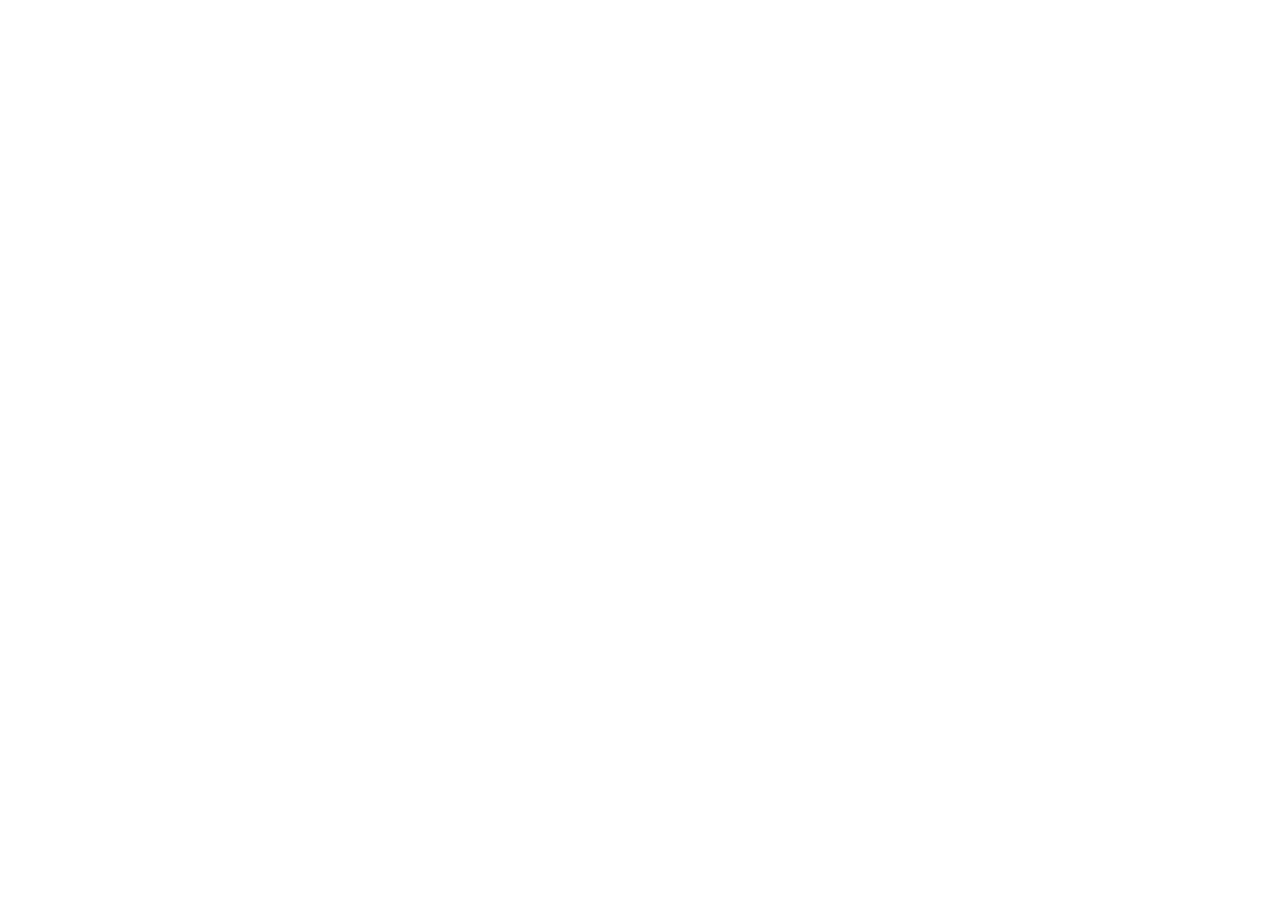
==== commit 0fbcd080: "Tüm sayfaları tatpass.app'e yönlendir Bu site TatPass'in eski tanıtım/yasal sayfalarını barındırıyor" ====
--- a/privacy.html
+++ b/privacy.html
@@ -1,250 +1,17 @@
-<!DOCTYPE html>
-<html lang="tr">
+<!doctype html>
+<html lang="tr-TR">
 <head>
-<meta charset="utf-8">
-<meta name="viewport" content="width=device-width, initial-scale=1">
-<title>TatPass — Gizlilik Politikası</title>
-<meta name="description" content="TatPass — Türkiye'nin Lezzet Pasaportu. 81 ilden 545 yöresel lezzeti yakala, topla, haritanı boya.">
-<link rel="stylesheet" href="style.css">
+<meta charset="utf-8" />
+<meta name="viewport" content="width=device-width, initial-scale=1" />
+<title>TatPass — Gizlilik Politikası taşındı</title>
+<link rel="canonical" href="https://tatpass.app/gizlilik" />
+<meta http-equiv="refresh" content="0; url=https://tatpass.app/gizlilik" />
+<script>location.replace("https://tatpass.app/gizlilik");</script>
+<style>body{font-family:system-ui,-apple-system,sans-serif;max-width:34rem;margin:20vh auto;padding:0 1.5rem;line-height:1.6;color:#2A1A14}a{color:#B03A2E}</style>
 </head>
 <body>
-<header class="site-header">
-  <a class="brand" href="index.html"><span class="brand-mark">T</span> TatPass</a>
-  <nav class="site-nav">
-    <a href="index.html">Ana Sayfa</a>
-    <a href="support.html">Destek</a>
-    <a href="privacy.html" class="active">Gizlilik</a>
-  </nav>
-</header>
-<main>
-<h1>TatPass — Gizlilik Politikası</h1>
-<p><strong>Türkiye'nin Lezzet Pasaportu</strong></p>
-<p>Son güncelleme: 11.07.2026 Yürürlük tarihi: 11.07.2026 Sürüm: 1.3</p>
-<hr>
-<h2>1. Giriş ve Veri Sorumlusu</h2>
-<p>Bu Gizlilik Politikası, <strong>TatPass</strong> ("TatPass", "Uygulama", "biz", "bize", "bizim") mobil uygulamasını kullanımınız sırasında kişisel verilerinizin nasıl işlendiğini açıklar. TatPass; Türkiye'nin 81 ilinden toplam 545 yöresel yemeği fotoğraflayarak toplamanıza, koleksiyonunuzu (dex) doldurmanıza ve interaktif Türkiye lezzet haritanızı boyamanıza olanak tanıyan, oyunlaştırılmış bir keşif ve koleksiyon uygulamasıdır.</p>
-<p>TatPass; Apple App Store ve Google Play üzerinden dağıtılan, Flutter ile geliştirilmiş (iOS ve Android) bir mobil uygulamadır. Uygulama birincil olarak Türkçe, ikincil olarak İngilizce sunulur.</p>
-<p>Bu politika, 6698 sayılı <strong>Kişisel Verilerin Korunması Kanunu (KVKK)</strong> ve Avrupa Birliği <strong>Genel Veri Koruma Tüzüğü (GDPR)</strong> kapsamındaki yükümlülüklerimizi yansıtacak şekilde hazırlanmıştır.</p>
-<p><strong>Veri Sorumlusu / Geliştirici:</strong> Berkay Kırmızıoğlu (bireysel geliştirici — gerçek kişi) <strong>İletişim (KVKK başvuruları dahil):</strong> berkaykirmizioglu@gmail.com <strong>VERBİS:</strong> Veri sorumlusu bir gerçek kişidir. Kişisel Verileri Koruma Kurulu'nun 19.07.2018 tarihli ve 2018/87 sayılı Kararı (06.07.2023 tarihli ve 2023/1154 sayılı Kararı ile güncellenen eşikler uyarınca: yıllık çalışan sayısı 50'den az ve yıllık mali bilanço toplamı 100.000.000 TL'den az olan, ana faaliyeti özel nitelikli kişisel veri işleme olmayan gerçek/tüzel kişi veri sorumluları) kapsamında, Veri Sorumluları Siciline (VERBİS) kayıt yükümlülüğünden istisna tutulmaktadır; TatPass bu istisna kapsamındadır. <strong>Gizlilik Politikası URL:</strong> <a href="https://berkaykirmizioglu.github.io/tatpass-site/privacy.html">https://berkaykirmizioglu.github.io/tatpass-site/privacy.html</a> <strong>Destek URL:</strong> <a href="https://berkaykirmizioglu.github.io/tatpass-site/support.html">https://berkaykirmizioglu.github.io/tatpass-site/support.html</a></p>
-<hr>
-<h2>2. Toplanan Veriler</h2>
-<p>Aşağıda hangi verileri, hangi kaynaktan ve hangi amaçla topladığımız açıkça belirtilmiştir. TatPass <strong>veri minimizasyonu</strong> ilkesini benimser: yalnızca hizmetin çalışması için gerekli verileri işleriz.</p>
-<h3>2.1 Hesap Verileri (giriş opsiyonel)</h3>
-<p>TatPass <strong>misafir-first</strong> çalışır: giriş <strong>zorunlu değildir</strong>. İki yöntem vardır:</p>
-<ul>
-<li><strong>Misafir olarak devam et (anonim):</strong> Hiçbir kimlik sağlayıcıya bağlanmadan, anonim bir kullanıcı kimliği (Supabase Auth anonymous user ID) ile uygulamayı kullanırsınız. Bu modda adınız, e-postanız veya avatarınız alınmaz.</li>
-<li><strong>Google ile giriş</strong> veya <strong>Apple ile Giriş:</strong> Koleksiyonunuzu kalıcılaştırmak ve cihazlar arası eşitlemek için Google ya da Apple hesabınızla giriş yapabilirsiniz.</li>
-</ul>
-<p>E-posta/şifre ile kayıt ve giriş <strong>yoktur</strong>. Google veya Apple ile giriş yaptığınızda kimlik sağlayıcıdan aşağıdaki veriler alınır. <strong>Apple ile Giriş'te</strong>, Apple'ın <strong>"E-postamı Gizle"</strong> seçeneğiyle gerçek e-postanız yerine Apple'ın özel yönlendirme (relay) adresini paylaşmayı tercih edebilirsiniz; ayrıca ad yalnızca ilk girişte, avatar ise Apple tarafından sağlanmaz.</p>
-<div class="table-wrap"><table>
-<thead><tr><th>Veri</th><th>Kaynak</th><th>Açıklama</th></tr></thead>
-<tbody>
-<tr><td>Ad / Görüntü adı</td><td>Google / Apple OAuth</td><td>Profilde gösterim için (Apple'da yalnızca ilk giriş)</td></tr>
-<tr><td>E-posta adresi</td><td>Google / Apple OAuth</td><td>Hesap kimliği ve yaşam döngüsü e-postaları için (Apple'da relay olabilir)</td></tr>
-<tr><td>Avatar / Profil fotoğrafı</td><td>Google OAuth</td><td>Profilde gösterim için (varsa; Apple sağlamaz)</td></tr>
-<tr><td>Benzersiz kullanıcı kimliği (user ID)</td><td>Supabase Auth</td><td>Misafir, Google veya Apple hesabınızı sistemde tanımlamak için</td></tr>
-</tbody></table></div>
-<blockquote>Misafir (anonim) kullanırken daha sonra Google veya Apple ile giriş yaparsanız, mevcut anonim kimliğiniz o hesaba bağlanır; böylece misafirken biriktirdiğiniz koleksiyon, XP ve seri kaybolmaz.</blockquote>
-<p>Misafir modda kimlik bilgisi (ad/e-posta) alınmaz; ancak analitiğe izin verdiyseniz, anonim kullanıcı kimliğinizle ilişkilendirilmiş temel kullanım analitiği (Bölüm 2.6) yine de işlenebilir.</p>
-<h3>2.2 Kullanıcı İçeriği (Fotoğraflar)</h3>
-<ul>
-<li><strong>Yemek fotoğrafları:</strong> Bir lezzeti "yakaladığınızda" çektiğiniz veya galeriden seçtiğiniz fotoğraflar. Bu fotoğraflar, koleksiyonunuzun bir parçası olarak <strong>hesabınızda kalıcı olarak</strong> saklanır (otomatik bir silme süresi yoktur) ve yakaladığınız yemekle ilişkilendirilir.</li>
-<li>Fotoğraflar <strong>gizli (private) bir depolama alanında</strong> tutulur ve <strong>yalnızca siz</strong> erişebilirsiniz; başka kullanıcılara ya da kamuya açık değildir. Koleksiyonunuzda ilgili yemeğe girdiğinizde, fotoğrafınız yalnızca size küçük bir <strong>önizleme</strong> olarak gösterilir.</li>
-<li><strong>Veri minimizasyonu:</strong> Yüklenen fotoğraf, cihazınızda küçük bir önizleme boyutuna (≈35 KB) sıkıştırılır ve <strong>konum/EXIF meta verileri kaldırılır</strong> (fotoğrafla birlikte konum sızıntısı olmaz). Yemek tanıma tamamen <strong>cihaz içinde</strong> çalışır; tanıma amacıyla fotoğrafınız sunucuya gönderilmez.</li>
-<li>Fotoğraflarınız, hesabınızı sildiğinizde tüm ilişkili verilerle birlikte <strong>kalıcı olarak silinir</strong> (Bölüm 7).</li>
-<li>Fotoğraflara erişmek için <strong>kamera</strong> ve <strong>fotoğraf galerisi</strong> izinleri kullanılır. Bu izinler yalnızca siz bir fotoğraf çektiğinizde veya seçtiğinizde devreye girer.</li>
-</ul>
-<h3>2.3 Konum Verileri (opsiyonel)</h3>
-<p>Konum iki amaçla, <strong>yalnızca sizin açık izninizle/eyleminizle</strong> kullanılır:</p>
-<ul>
-<li><strong>(a) İl tespiti — Yakalama konumu (enlem/boylam):</strong> Bir yemeği yakalarken bulunduğunuz ilin otomatik tespiti ve yakalamanın haritada doğru ile işlenmesi için kullanılır.</li>
-<li><strong>(b) Opsiyonel "nerede yedin" mekan araması:</strong> Bir yakalamayı zenginleştirirken yakınınızdaki mekanları aramayı seçerseniz, konumunuz yakındaki mekanları getirmek için kullanılır. Bu özellik isteğe bağlıdır; kullanmazsanız konum mekan araması için işlenmez.</li>
-</ul>
-<ul>
-<li>Konum verisi yalnızca yukarıdaki anlarda, sizin açık izninizle toplanır. Konum izni vermeyi reddederseniz, ili manuel olarak elle seçerek uygulamayı kullanmaya devam edebilirsiniz.</li>
-<li>TatPass arka planda sürekli konum takibi <strong>yapmaz</strong>.</li>
-</ul>
-<blockquote>Mekan araması üçüncü taraf bir POI (mekan) sağlayıcısı olan <strong>Google</strong> (Google LLC, ABD) hizmetine gider; gönderilen veri yaklaşık konumunuz ve arama sorgunuzdur. Bu, ABD'ye yurt dışı veri aktarımı içerir ve uygun güvenceler (SCC) çerçevesinde yapılır (bkz. Bölüm 4).</blockquote>
-<h3>2.4 Mekan (Venue) Verileri</h3>
-<ul>
-<li>Bir yakalamaya isteğe bağlı olarak bir mekan ("nerede yedin") etiketleyebilirsiniz. Seçtiğiniz mekan bilgisi, yakalamanızla ilişkilendirilerek saklanır.</li>
-<li>Yemek detayında gösterilen <strong>"Buralarda yendi" / en çok yakalanan mekanlar</strong> yalnızca <strong>toplulaştırılmış, anonim sayılardır</strong>: bir mekan, ancak birbirinden farklı yeterli sayıda kullanıcı orada yakaladığında (k-anonimlik eşiği) listede görünür. Bireysel konumunuz veya kimliğiniz başka kullanıcılara <strong>gösterilmez</strong>.</li>
-<li>Bu özellik bir restoran inceleme/puanlama sistemi değildir; koleksiyon ve keşif amaçlıdır.</li>
-</ul>
-<h3>2.5 Oyun / İlerleme Verileri</h3>
-<ul>
-<li>Koleksiyon (dex) durumu, yakalanan yemekler ve nadirlik seviyeleri (Sıradan / Nadir / Çok Nadir / Efsanevi), XP, seviye, rozetler, streak (günlük seri) ve harita boyama ilerlemeniz.</li>
-</ul>
-<h3>2.6 Analitik, Kullanım ve Teknik Veriler</h3>
-<p>Uygulamanın nasıl kullanıldığını anlamak, hataları tespit etmek ve ürünü iyileştirmek amacıyla aşağıdaki analitik ve teknik veriler işlenir. <strong>Ürün analitiği yalnızca açık rızanızla toplanır:</strong> uygulamayı ilk açtığınızda analitik toplanmasına izin verip vermediğiniz sorulur ve tercihinizi dilediğiniz zaman <strong>Profil &gt; Ayarlar &gt; "Analitik verilerini paylaş"</strong> üzerinden değiştirebilirsiniz. İzin vermezseniz aşağıdaki ürün analitiği (Google Analytics ve birinci taraf <code>events</code>) <strong>toplanmaz</strong>.</p>
-<ul>
-<li><strong>Ürün analitiği (Google Analytics for Firebase — Google LLC, ABD):</strong> Ekran görüntülemeleri, uygulama içi etkinlikler (ör. yakalama tamamlama, seviye atlama, ekran geçişleri), cihaz/işletim sistemi türü, uygulama sürümü ve oturum bilgisi. Bu veri, açık rızanız varsa <strong>misafir (anonim) kullanıcılar için de</strong> anonim kullanıcı kimliğinizle ilişkilendirilerek toplanır. Reklam kimliği (IDFA/AAID) toplanmaz, App Tracking Transparency izni istenmez ve <strong>Supabase hesap kimliğiniz Google Analytics'e gönderilmez</strong>; veri yalnızca ürün iyileştirme amacıyla kullanılır, reklamverenlerle paylaşılmaz.</li>
-<li><strong>Birinci taraf ham analitik (Supabase <code>events</code> tablosu):</strong> Yukarıdaki olaylar, açık rızanız varsa kendi veritabanımızda da saklanır; kohort/elde tutma (retention) analizi için kullanılır. Hesabınızı sildiğinizde bu kayıtlar da silinir (Bölüm 7).</li>
-<li><strong>Hata/çökme izleme (Sentry):</strong> Uygulama çöktüğünde veya beklenmeyen bir hata oluştuğunda teknik hata kaydı (stack trace, cihaz/OS bilgisi) Sentry'ye gönderilir; bu, uygulamanın kararlılığı için gereklidir. IP adresi ve diğer doğrudan kimliklendirici veriler <strong>gönderilmeyecek şekilde yapılandırılmıştır</strong> (<code>sendDefaultPii=false</code>).</li>
-</ul>
-<p>Bu veriler kimliğinizle pazarlama amaçlı eşleştirilmez ve üçüncü taraflara satılmaz.</p>
-<h3>2.7 Toplamadığımız Veriler</h3>
-<ul>
-<li>TatPass <strong>reklam takibi yapmaz</strong>, üçüncü taraf <strong>reklam SDK'ları içermez</strong> ve reklam kimlikleri (IDFA/AAID) toplamaz.</li>
-<li>Şu anda uygulama içinde <strong>reklam ve abonelik yoktur</strong>; bu nedenle ödeme/kart bilgisi toplanmaz.</li>
-<li>Hassas özel nitelikli kişisel veriler (sağlık, din, biyometrik vb.) toplanmaz.</li>
-</ul>
-<hr>
-<h2>3. Verilerin İşlenme Amaçları ve Hukuki Dayanaklar</h2>
-<div class="table-wrap"><table>
-<thead><tr><th>Amaç</th><th>İşlenen Veri</th><th>KVKK Dayanağı</th><th>GDPR Dayanağı</th></tr></thead>
-<tbody>
-<tr><td>Hesap oluşturma ve kimlik doğrulama</td><td>Hesap verileri</td><td>Sözleşmenin kurulması/ifası</td><td>Sözleşme (Madde 6/1-b)</td></tr>
-<tr><td>Yakalama, koleksiyon ve harita işlevi</td><td>Fotoğraf, konum, oyun verileri</td><td>Sözleşmenin ifası</td><td>Sözleşme (Madde 6/1-b)</td></tr>
-<tr><td>Konumdan il tespiti</td><td>Konum (enlem/boylam)</td><td>Açık rıza</td><td>Rıza (Madde 6/1-a)</td></tr>
-<tr><td>Opsiyonel "nerede yedin" mekan araması (Google Places)</td><td>Yaklaşık konum, arama sorgusu</td><td>Açık rıza</td><td>Rıza (Madde 6/1-a)</td></tr>
-<tr><td>Mekan etiketi ve toplulaştırılmış "en çok yakalanan mekanlar"</td><td>Mekan, yakalama verisi</td><td>Sözleşmenin ifası / meşru menfaat</td><td>Sözleşme / Meşru menfaat</td></tr>
-<tr><td>Yaşam döngüsü e-postaları (hoşgeldin, özet, bilgilendirme)</td><td>E-posta, ad</td><td>Meşru menfaat / açık rıza</td><td>Meşru menfaat / Rıza</td></tr>
-<tr><td>Ürün analitiği (Google Analytics + birinci taraf <code>events</code>)</td><td>Kullanım/etkinlik olayları, cihaz bilgisi, anonim/kullanıcı kimliği</td><td>Açık rıza</td><td>Rıza (Madde 6/1-a)</td></tr>
-<tr><td>Çökme/hata izleme (Sentry) ile kararlılık ve güvenlik</td><td>Teknik hata verisi (PII'siz)</td><td>Meşru menfaat</td><td>Meşru menfaat (Madde 6/1-f)</td></tr>
-<tr><td>Hata giderme, güvenlik, kötüye kullanım önleme</td><td>Teknik veriler</td><td>Meşru menfaat</td><td>Meşru menfaat (Madde 6/1-f)</td></tr>
-<tr><td>Yasal yükümlülüklere uyum</td><td>İlgili veriler</td><td>Hukuki yükümlülük</td><td>Hukuki yükümlülük (Madde 6/1-c)</td></tr>
-</tbody></table></div>
-<p>Konum verisinin (il tespiti ve opsiyonel mekan araması) işlenmesi açık rızanıza dayanır ve bu rızayı cihaz ayarlarından dilediğiniz zaman geri çekebilirsiniz. Ürün analitiği de açık rızanıza dayanır; bu rızayı uygulama içi <strong>Profil &gt; Ayarlar &gt; "Analitik verilerini paylaş"</strong> anahtarından dilediğiniz zaman geri çekebilirsiniz.</p>
-<hr>
-<h2>4. Üçüncü Taraf Hizmet Sağlayıcılar (Veri İşleyenler)</h2>
-<p>TatPass, hizmetini sunmak için aşağıdaki güvenilir üçüncü taraf işleyicileri kullanır. Bu sağlayıcılar verilerinizi yalnızca bizim talimatlarımız doğrultusunda ve bu politikada belirtilen amaçlarla işler.</p>
-<div class="table-wrap"><table>
-<thead><tr><th>Sağlayıcı</th><th>İşlev</th><th>İşlenen Veri</th><th>Konum / Aktarım</th></tr></thead>
-<tbody>
-<tr><td><strong>Supabase</strong></td><td>Veritabanı (Postgres), kimlik doğrulama (Auth) ve dosya depolama (Storage)</td><td>Hesap, fotoğraf, konum, oyun verileri</td><td>Sunucu bölgesi: AB — Frankfurt (eu-central-1)</td></tr>
-<tr><td><strong>Google OAuth</strong></td><td>"Google ile Giriş" kimlik doğrulaması</td><td>Ad, e-posta, avatar</td><td>Google LLC (ABD)</td></tr>
-<tr><td><strong>Google (Google Places)</strong></td><td>Opsiyonel "nerede yedin" mekan (POI) araması</td><td>Yaklaşık konum, arama sorgusu</td><td>Google LLC (ABD) — yurt dışı aktarım</td></tr>
-<tr><td><strong>Resend</strong></td><td>İşlemsel / yaşam döngüsü e-postalarının gönderimi (yalnızca Google/Apple ile giriş yapan kullanıcılar)</td><td>E-posta adresi, ad</td><td>Resend (ABD/AB)</td></tr>
-<tr><td><strong>Google Analytics for Firebase</strong></td><td>Ürün analitiği, kullanım ölçümü (yalnızca açık rıza ile)</td><td>Ekran/etkinlik olayları, cihaz bilgisi, anonim/kullanıcı kimliği</td><td>Google LLC (ABD) — yurt dışı aktarım</td></tr>
-<tr><td><strong>Sentry</strong></td><td>Çökme/hata izleme</td><td>Hata/stack trace, cihaz/OS bilgisi (IP/PII gönderilmez)</td><td>Sentry (ABD/AB) — yurt dışı aktarım</td></tr>
-</tbody></table></div>
-<p><strong>Yurt dışına aktarım:</strong> Yukarıdaki sağlayıcıların bir kısmının sunucuları Türkiye dışındadır (ABD). Bu aktarımlar, 6698 sayılı Kanun'un 9. maddesi (7499 sayılı Kanun ile değişik, 01.06.2024 yürürlük) uyarınca öncelikle <strong>Kişisel Verileri Koruma Kurulu tarafından öngörülen uygun güvenceler</strong> (standart sözleşme hükümleri/taahhütname vb.) çerçevesinde gerçekleştirilir. Bazı işlemler için (ör. isteğe bağlı "nerede yedin" mekan araması ve ürün analitiği) ayrıca açık rızanız alınır; ancak açık rıza, tek başına sürekli/sistematik veri akışları için birincil hukuki dayanak olarak kullanılmaz. GDPR kapsamındaki aktarımlarda Avrupa Komisyonu'nun Standart Sözleşme Maddeleri (SCC) gibi uygun korumalar uygulanır.</p>
-<p>TatPass kişisel verilerinizi reklam veya pazarlama amacıyla üçüncü taraflara <strong>satmaz</strong>.</p>
-<hr>
-<h2>5. Veri Saklama Süreleri</h2>
-<ul>
-<li><strong>Hesap ve oyun verileri:</strong> Hesabınız aktif olduğu sürece saklanır.</li>
-<li><strong>Fotoğraflar:</strong> Koleksiyonunuzun bir parçası olarak, siz silene veya hesabınızı kapatana kadar <strong>kalıcı</strong> olarak saklanır; otomatik (ör. süreye bağlı) bir silme uygulanmaz. Hesabınızı sildiğinizde tüm fotoğraflarınız da silinir (Bölüm 7).</li>
-<li><strong>Konum verileri:</strong> Yakalama kaydıyla ilişkili olarak, ilgili yakalama silininceye veya hesabınız silininceye kadar saklanır.</li>
-<li><strong>Hesap silindiğinde:</strong> Aşağıda (Bölüm 7) belirtildiği şekilde verileriniz silinir; teknik yedeklerden makul süre içinde (en geç 30 gün) temizlenir.</li>
-<li><strong>Yasal yükümlülük:</strong> Belirli verilerin daha uzun saklanması gerektiren yasal bir zorunluluk varsa, yalnızca o süre ve amaca bağlı olarak saklanır.</li>
-</ul>
-<hr>
-<h2>6. Kullanıcı Hakları</h2>
-<h3>6.1 KVKK Madde 11 Kapsamındaki Haklarınız</h3>
-<p>Veri sahibi olarak TatPass'e başvurarak şu haklara sahipsiniz:</p>
-<p>a) Kişisel verilerinizin işlenip işlenmediğini öğrenme, b) İşlenmişse buna ilişkin bilgi talep etme, c) İşlenme amacını ve amaca uygun kullanılıp kullanılmadığını öğrenme, ç) Yurt içinde veya yurt dışında aktarıldığı üçüncü kişileri bilme, d) Eksik veya yanlış işlenmişse düzeltilmesini isteme, e) KVKK'da öngörülen şartlar çerçevesinde silinmesini veya yok edilmesini isteme, f) (d) ve (e) kapsamında yapılan işlemlerin verilerin aktarıldığı üçüncü kişilere bildirilmesini isteme, g) Münhasıran otomatik sistemlerle analiz edilmesi suretiyle aleyhinize bir sonucun ortaya çıkmasına itiraz etme, ğ) Kanuna aykırı işlenme nedeniyle zarara uğramanız halinde zararın giderilmesini talep etme.</p>
-<h3>6.2 GDPR Kapsamındaki Haklarınız</h3>
-<p>AB/AEA kullanıcıları için: erişim, düzeltme, silme ("unutulma hakkı"), işleme kısıtlama, veri taşınabilirliği ve itiraz hakları ile rızaya dayalı işlemelerde rızayı geri çekme hakkına sahipsiniz.</p>
-<h3>6.3 Hakların Kullanımı</h3>
-<p>Taleplerinizi <strong>berkaykirmizioglu@gmail.com</strong> adresine iletebilirsiniz. Başvurularınız, KVKK uyarınca en geç <strong>30 gün</strong> içinde sonuçlandırılır. Kimliğinizi doğrulamak için ek bilgi talep edebiliriz.</p>
-<hr>
-<h2>7. Hesap ve Veri Silme (Apple Zorunluluğu)</h2>
-<blockquote><strong>Apple App Store Yönergesi 5.1.1(v) gereği</strong>, hesap oluşturmaya izin veren her uygulama, kullanıcının <strong>uygulama içinden</strong> hesabını ve ilişkili tüm verilerini silmesine olanak sağlamak zorundadır. TatPass bu zorunluluğu tam olarak karşılar.</blockquote>
-<h3>7.1 Uygulama İçi Hesap Silme Akışı</h3>
-<p>Hesabınızı ve tüm verilerinizi şu adımlarla kalıcı olarak silebilirsiniz:</p>
-<p>1. <strong>Profil</strong> sekmesini açın. 2. <strong>Ayarlar</strong> (dişli ikonu) bölümüne gidin. 3. <strong>Hesabı Sil</strong> seçeneğine dokunun. 4. İşlemi onaylamanız istenir (geri alınamaz uyarısı gösterilir). 5. Onayladığınızda hesabınız ve aşağıdaki veriler silinir:</p>
-<ul>
-<li>Supabase Auth kaydınız (kimlik),</li>
-<li>Profil bilgileriniz (ad, e-posta, avatar referansı),</li>
-<li>Yüklediğiniz tüm yemek fotoğrafları (Supabase Storage),</li>
-<li>Koleksiyon, XP, seviye, rozet, streak ve harita ilerleme verileriniz,</li>
-<li>Yakalama konum kayıtlarınız,</li>
-<li>Birinci taraf analitik kayıtlarınız (Supabase <code>events</code> tablosu).</li>
-</ul>
-<blockquote>Google Analytics for Firebase altyapısındaki toplu/istatistiksel verilerde, tarafımızca Supabase kullanıcı kimliğiniz platforma iletilmediğinden (bkz. Bölüm 2.6), bu veriler zaten sizinle doğrudan eşlenebilir durumda değildir. Sentry'ye ise doğrudan kimliklendirici veri gönderilmez (<code>sendDefaultPii=false</code>).</blockquote>
-<p>Silme işlemi tamamlandığında oturumunuz kapatılır. Veriler aktif sistemlerden derhal, yedeklerden ise en geç <strong>30 gün</strong> içinde kalıcı olarak kaldırılır. Bazı veriler yalnızca yasal yükümlülük gereği ve yalnızca gerekli süre boyunca anonim/sınırlı biçimde tutulabilir.</p>
-<h3>7.2 Alternatif Silme Talebi</h3>
-<p>Uygulamaya erişemiyorsanız, hesabınızı silmek için kayıtlı e-posta adresinizden <strong>berkaykirmizioglu@gmail.com</strong> adresine talep gönderebilirsiniz. Kimlik doğrulamasının ardından talebiniz işlenir.</p>
-<hr>
-<h2>8. Çocukların Gizliliği</h2>
-<p>TatPass'in yaş derecesi <strong>4+</strong> olmakla birlikte uygulama çocuklara yönelik değildir. Çocuklardan <strong>bilerek</strong> kişisel veri toplamayız.</p>
-<ul>
-<li><strong>Türkiye:</strong> 18 yaş altındaki kullanıcıların uygulamayı veli/vasi gözetiminde kullanması önerilir.</li>
-<li><strong>AB (GDPR):</strong> 16 yaş altındaki (üye devlete göre 13-16) çocukların verileri ebeveyn rızası olmadan işlenmez.</li>
-<li><strong>ABD (COPPA):</strong> 13 yaş altındaki çocuklardan bilerek veri toplamayız.</li>
-</ul>
-<p>Bir çocuğun bize veri sağladığını fark edersek, ilgili veriyi en kısa sürede sileriz. Böyle bir durumdan şüpheleniyorsanız lütfen <strong>berkaykirmizioglu@gmail.com</strong> ile iletişime geçin.</p>
-<hr>
-<h2>9. Veri Güvenliği</h2>
-<ul>
-<li>Veriler aktarım sırasında <strong>TLS/HTTPS</strong> ile şifrelenir.</li>
-<li>Veritabanı erişimi Supabase <strong>Row Level Security (RLS)</strong> politikaları ile kullanıcı bazında izole edilir; kendi verilerinize yalnızca siz erişebilirsiniz.</li>
-<li>Erişim yetkileri en az ayrıcalık ilkesine göre sınırlandırılır.</li>
-</ul>
-<p>Hiçbir yöntem %100 güvenli olmamakla birlikte, verilerinizi korumak için sektör standardı önlemler uygularız.</p>
-<hr>
-<h2>10. Politika Değişiklikleri</h2>
-<p>Bu politikayı zaman zaman güncelleyebiliriz. Önemli değişikliklerde uygulama içi bildirim veya e-posta yoluyla sizi bilgilendiririz. Güncel sürüm her zaman <a href="https://berkaykirmizioglu.github.io/tatpass-site/privacy.html">https://berkaykirmizioglu.github.io/tatpass-site/privacy.html</a> adresinde yayınlanır. "Son güncelleme" tarihi değişiklikleri yansıtır.</p>
-<hr>
-<h2>11. İletişim</h2>
-<div class="table-wrap"><table>
-<thead><tr><th>Kanal</th><th>Bilgi</th></tr></thead>
-<tbody>
-<tr><td>Genel / Gizlilik</td><td>berkaykirmizioglu@gmail.com</td></tr>
-<tr><td>KVKK Başvuru</td><td>berkaykirmizioglu@gmail.com</td></tr>
-<tr><td>Destek</td><td><a href="https://berkaykirmizioglu.github.io/tatpass-site/support.html">https://berkaykirmizioglu.github.io/tatpass-site/support.html</a></td></tr>
-<tr><td>Web</td><td><a href="https://berkaykirmizioglu.github.io/tatpass-site/">https://berkaykirmizioglu.github.io/tatpass-site/</a></td></tr>
-<tr><td>Veri Sorumlusu</td><td>Berkay Kırmızıoğlu (bireysel geliştirici — gerçek kişi)</td></tr>
-</tbody></table></div>
-<hr>
-<h2>EN Summary (English)</h2>
-<p><strong>TatPass — Privacy Policy (Short Summary)</strong></p>
-<p>TatPass ("Turkey's Flavor Passport") is a gamified food discovery and collection app where you photograph Turkey's 545 regional dishes, build your dex, and color your interactive flavor map.</p>
-<ul>
-<li><strong>Sign-in:</strong> Optional (guest-first). You can continue as a guest (anonymous) or sign in with <strong>Google or Apple</strong> (Apple's "Hide My Email" relay is supported). No email/password.</li>
-<li><strong>Data we collect:</strong> When you sign in with Google, account info (name, email, avatar); the food photos you capture (stored <strong>privately and permanently</strong> as part of your collection, visible only to you as a small preview; ultra-compressed and stripped of location/EXIF metadata; recognition runs entirely on-device; deleted when you delete your account); capture location (latitude/longitude, only with your permission) used to detect your province and, optionally, to search nearby places. We also collect basic game/progress and technical/crash data. Guests are identified only by an anonymous user ID.</li>
-<li><strong>Optional place search:</strong> Uses <strong>Google Places</strong> (third-party POI provider, Google LLC, USA; data transfer abroad under appropriate safeguards/SCCs). "Eaten around here" venues are shown only as aggregated, anonymous counts above a small k-anonymity threshold.</li>
-<li><strong>Analytics (consent-based):</strong> With your explicit opt-in, we collect anonymous product-usage analytics via <strong>Google Analytics for Firebase</strong> (Google LLC, USA) and a first-party <code>events</code> store; you are asked on first launch and can turn it off anytime in <strong>Profile &gt; Settings</strong>. Your Supabase user ID is <strong>not</strong> sent to Google Analytics. Crash/error diagnostics use <strong>Sentry</strong> (<code>sendDefaultPii=false</code>).</li>
-<li><strong>No ad tracking, no third-party ad SDKs, no data selling.</strong> No ads or subscriptions at launch.</li>
-<li><strong>Processors:</strong> Supabase (database, auth, storage), Google OAuth (sign-in), Apple (Sign in with Apple), Google Places (optional place search; Google LLC, USA), Resend (lifecycle emails), Google Analytics for Firebase (opt-in analytics), Sentry (crash diagnostics). Some processing may occur outside your country under appropriate safeguards (SCCs).</li>
-<li><strong>Your rights:</strong> Under KVKK (Art. 11) and GDPR you may access, correct, delete, restrict, port your data, and withdraw consent.</li>
-<li><strong>Account &amp; data deletion (Apple requirement):</strong> You can permanently delete your account and all associated data in-app via <strong>Profile &gt; Settings &gt; Delete Account</strong>. Alternatively, email berkaykirmizioglu@gmail.com from your registered address.</li>
-<li><strong>Children:</strong> Not directed to children; we do not knowingly collect data from children under the applicable age (13/16 depending on region).</li>
-<li><strong>Contact:</strong> berkaykirmizioglu@gmail.com | <a href="https://berkaykirmizioglu.github.io/tatpass-site/">https://berkaykirmizioglu.github.io/tatpass-site/</a></li>
-</ul>
-<p>The Turkish version above is the authoritative text.</p>
-<hr>
-<h1>Kullanım Koşulları (Terms of Service)</h1>
-<p>Son güncelleme: 11.07.2026</p>
-<h3>1. Taraflar ve Kabul</h3>
-<p>Bu Kullanım Koşulları ("Koşullar"), TatPass uygulamasını ("Hizmet") kullanımınızı düzenler. Uygulamayı indirerek, hesap oluşturarak veya kullanarak bu Koşulları kabul etmiş sayılırsınız. Kişisel verilerinizin işlenmesi ayrıca <strong>Gizlilik Politikası</strong>'na tabidir; konum kullanımı, opsiyonel mekan araması ve ürün analitiği gibi açık rıza gerektiren işlemler için rızanız, ilgili izin/işlev anında <strong>ayrıca ve açıkça</strong> alınır — bu Koşulları kabul etmeniz, tek başına söz konusu açık rızayı vermiş sayılmanız anlamına gelmez. Koşulları kabul etmiyorsanız Hizmeti kullanmayın.</p>
-<h3>2. Hizmetin Tanımı</h3>
-<p>TatPass, Türkiye'nin yöresel yemeklerini fotoğraflayarak toplamanıza, oyunlaştırılmış bir koleksiyon (dex) oluşturmanıza ve interaktif lezzet haritanızı doldurmanıza olanak tanıyan ücretsiz bir mobil uygulamadır. Şu an reklam veya abonelik içermez; gelecekte ek özellikler veya "TatPass Plus" gibi planlar sunulabilir.</p>
-<h3>3. Hesap ve Uygunluk</h3>
-<ul>
-<li>Giriş opsiyoneldir: <strong>Misafir olarak</strong> (anonim) devam edebilir veya <strong>Google ya da Apple ile</strong> giriş yapabilirsiniz. E-posta/şifre ile kayıt yoktur.</li>
-<li>Hesap bilgilerinizin gizliliği ve hesabınızdaki etkinliklerden siz sorumlusunuz.</li>
-<li>Yaş derecesi 4+ olmakla birlikte, küçük kullanıcıların veli/vasi gözetiminde kullanması önerilir.</li>
-</ul>
-<h3>4. Kullanıcı İçeriği</h3>
-<ul>
-<li>Yüklediğiniz fotoğrafların sahibi sizsiniz. TatPass'e, bu içeriği Hizmeti sunmak amacıyla (depolama, gösterim, koleksiyonunuza işlemek) kullanma yönünde sınırlı, dünya çapında, telifsiz bir lisans verirsiniz.</li>
-<li>Yasa dışı, telif ihlali içeren, müstehcen, yanıltıcı veya başkalarının haklarını ihlal eden içerik yüklememeyi kabul edersiniz.</li>
-<li>Fotoğrafların gerçek yemeklere ait ve yanıltıcı olmaması beklenir.</li>
-</ul>
-<h3>5. Kabul Edilebilir Kullanım</h3>
-<p>Şu davranışlar yasaktır: Hizmeti tersine mühendislik yapmak, otomatik/sahte yakalamalar veya konum sahteciliği (GPS spoofing) ile ilerleme manipüle etmek, başkalarının hesaplarına yetkisiz erişim, Hizmete zarar verecek veya aşırı yük bindirecek faaliyetler.</p>
-<h3>6. Fikri Mülkiyet</h3>
-<p>Uygulama, marka "TatPass", yemek veritabanı, tasarım, ızgara/harita arayüzü ve tüm yazılım TatPass'e veya lisans verenlerine aittir. Kişisel, ticari olmayan kullanım dışında çoğaltılamaz.</p>
-<h3>7. Hizmetin Sunumu ve Değişiklikler</h3>
-<p>Hizmeti dilediğimiz zaman değiştirebilir, askıya alabilir veya sonlandırabiliriz. Özellikler "olduğu gibi" sunulur; kesintisizlik veya hatasızlık garanti edilmez.</p>
-<h3>8. Sorumluluğun Sınırlandırılması</h3>
-<p>Yürürlükteki yasanın izin verdiği azami ölçüde, TatPass dolaylı, arızi veya sonuca bağlı zararlardan sorumlu değildir. Hizmet "olduğu gibi" ve "mevcut haliyle" sunulur. Bu sınırlama, kasıttan veya ağır kusurdan doğan sorumluluğu kaldırmaz (Türk Borçlar Kanunu m.115).</p>
-<h3>9. Hesabın Sonlandırılması</h3>
-<p>Bu Koşulları ihlal etmeniz halinde hesabınızı askıya alabilir veya kapatabiliriz. Siz de hesabınızı dilediğiniz zaman uygulama içinden (Profil &gt; Ayarlar &gt; Hesabı Sil) silebilirsiniz.</p>
-<h3>10. Uygulanacak Hukuk ve Uyuşmazlık</h3>
-<p>Bu Koşullar Türkiye Cumhuriyeti hukukuna tabidir. Tüketici sıfatıyla hareket ediyorsanız, 6502 sayılı Tüketicinin Korunması Hakkında Kanun uyarınca kendi yerleşim yerinizdeki veya işlemin yapıldığı yerdeki Tüketici Hakem Heyeti'ne ya da Tüketici Mahkemesi'ne başvurma hakkınız saklıdır ve bu hak sözleşmeyle bertaraf edilemez. Tüketici sıfatı taşımayan taraflar arasındaki uyuşmazlıklarda veri sorumlusunun yerleşim yerindeki Türkiye Cumhuriyeti mahkemeleri ve icra daireleri yetkilidir.</p>
-<h3>11. Değişiklikler</h3>
-<p>Bu Koşulları güncelleyebiliriz; önemli değişiklikler uygulama içi veya e-posta ile bildirilir. Güncel sürüm <a href="https://berkaykirmizioglu.github.io/tatpass-site/privacy.html">https://berkaykirmizioglu.github.io/tatpass-site/privacy.html</a> adresinde yayınlanır.</p>
-<h3>12. İletişim</h3>
-<p>Sorular için: berkaykirmizioglu@gmail.com — <a href="https://berkaykirmizioglu.github.io/tatpass-site/">https://berkaykirmizioglu.github.io/tatpass-site/</a></p>
-<blockquote>Bu Koşullar ve Gizlilik Politikası bir bütün olarak Hizmet'in kullanımını düzenler. Sorularınız için berkaykirmizioglu@gmail.com ile iletişime geçebilirsiniz.</blockquote>
-</main>
-<footer class="site-footer">
-  <p>© 2026 Berkay Kırmızıoğlu · TatPass · Türkiye'nin Lezzet Pasaportu</p>
-  <p><a href="mailto:berkaykirmizioglu@gmail.com">berkaykirmizioglu@gmail.com</a> · <a href="privacy.html">Gizlilik</a> · <a href="support.html">Destek</a></p>
-</footer>
+<h1>Bu sayfa taşındı</h1>
+<p>TatPass'in güncel Gizlilik Politikası sayfası artık <a href="https://tatpass.app/gizlilik">https://tatpass.app/gizlilik</a> adresinde.</p>
+<p>Otomatik yönlendirilmediysen yukarıdaki bağlantıya dokun.</p>
 </body>
 </html>
